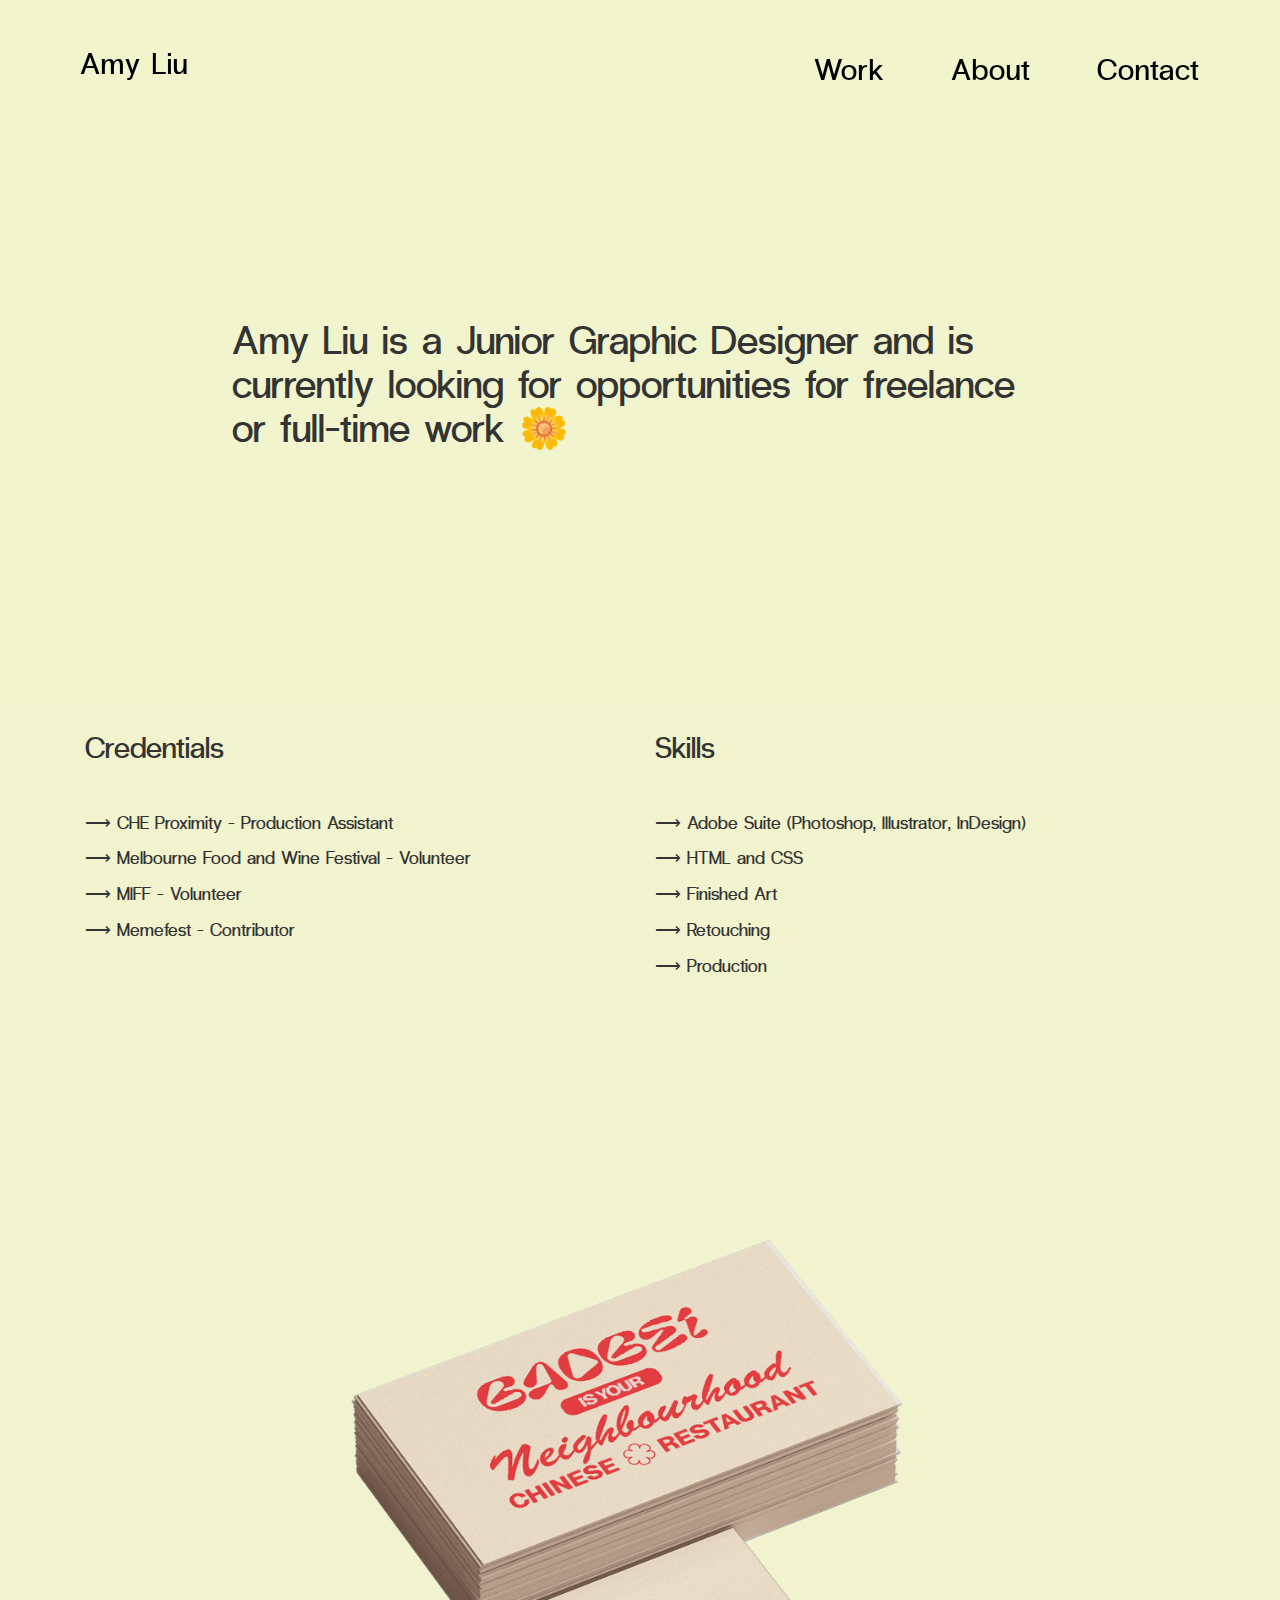
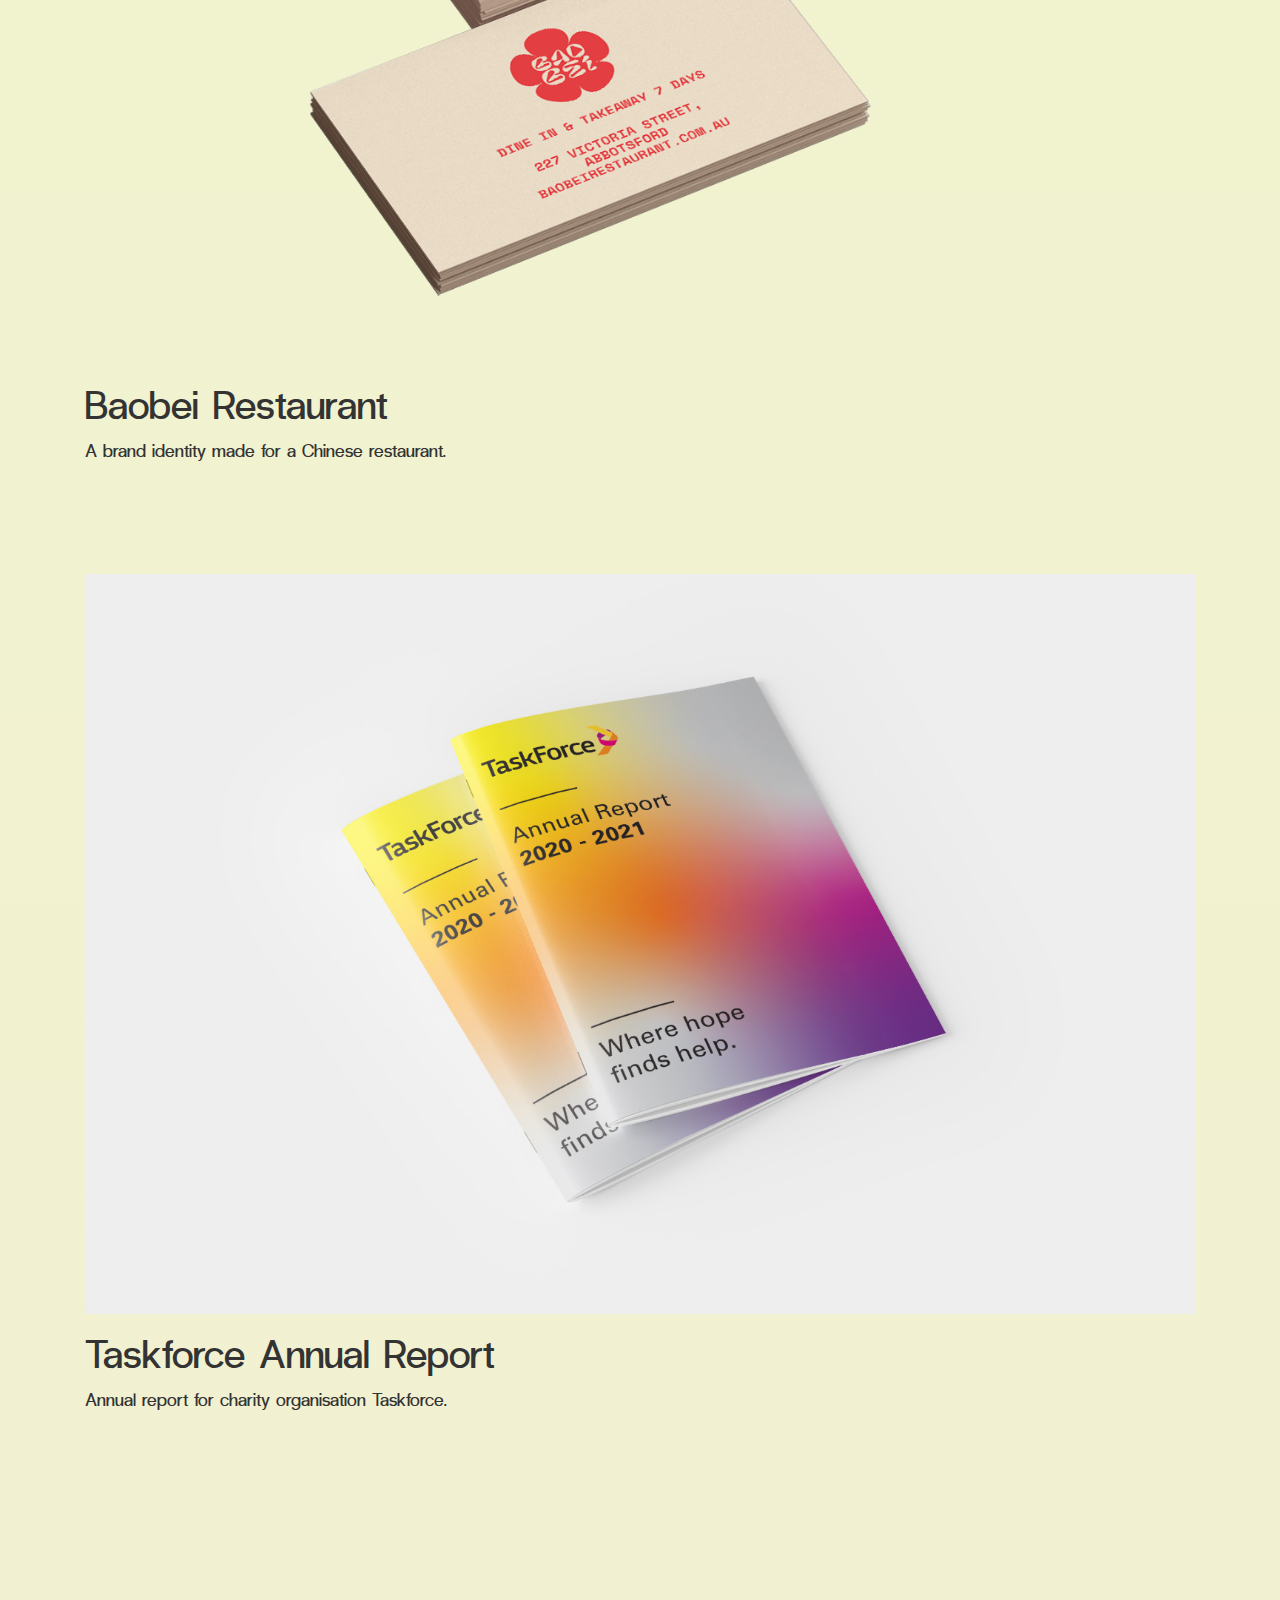
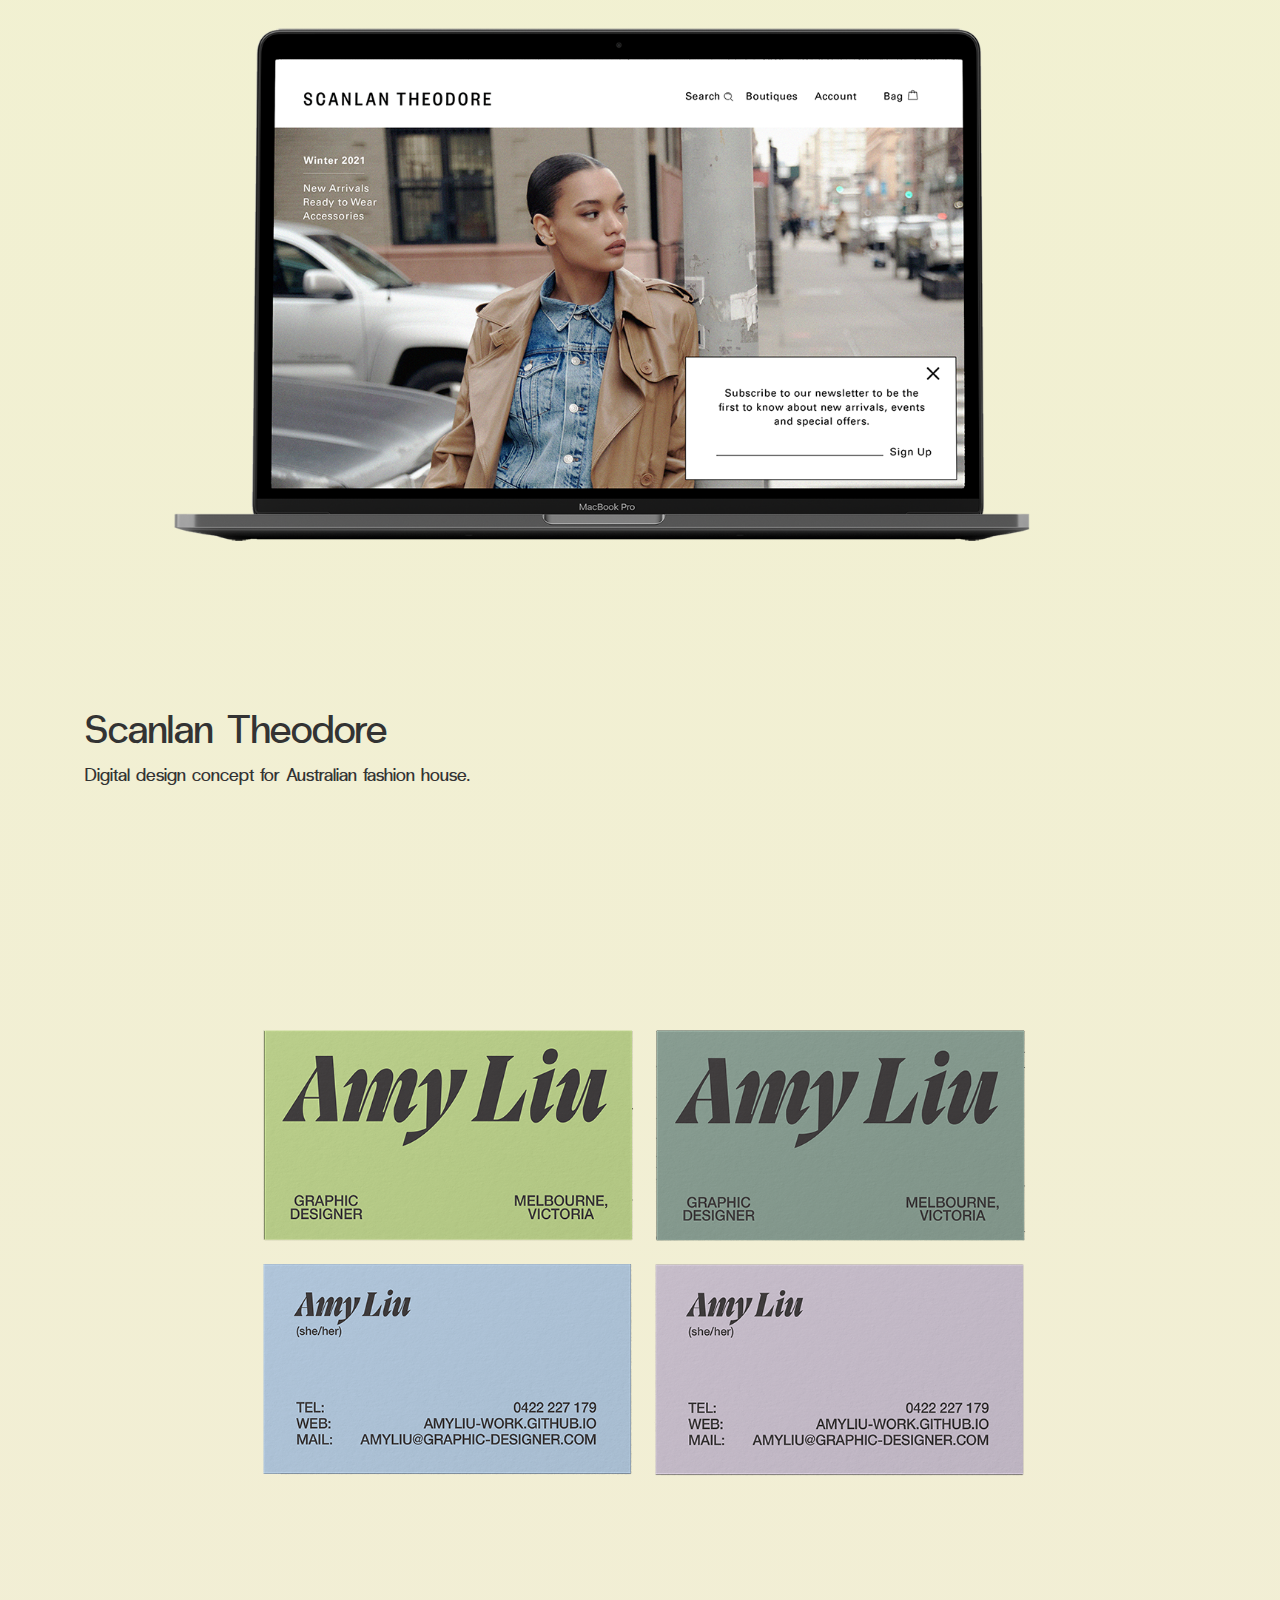
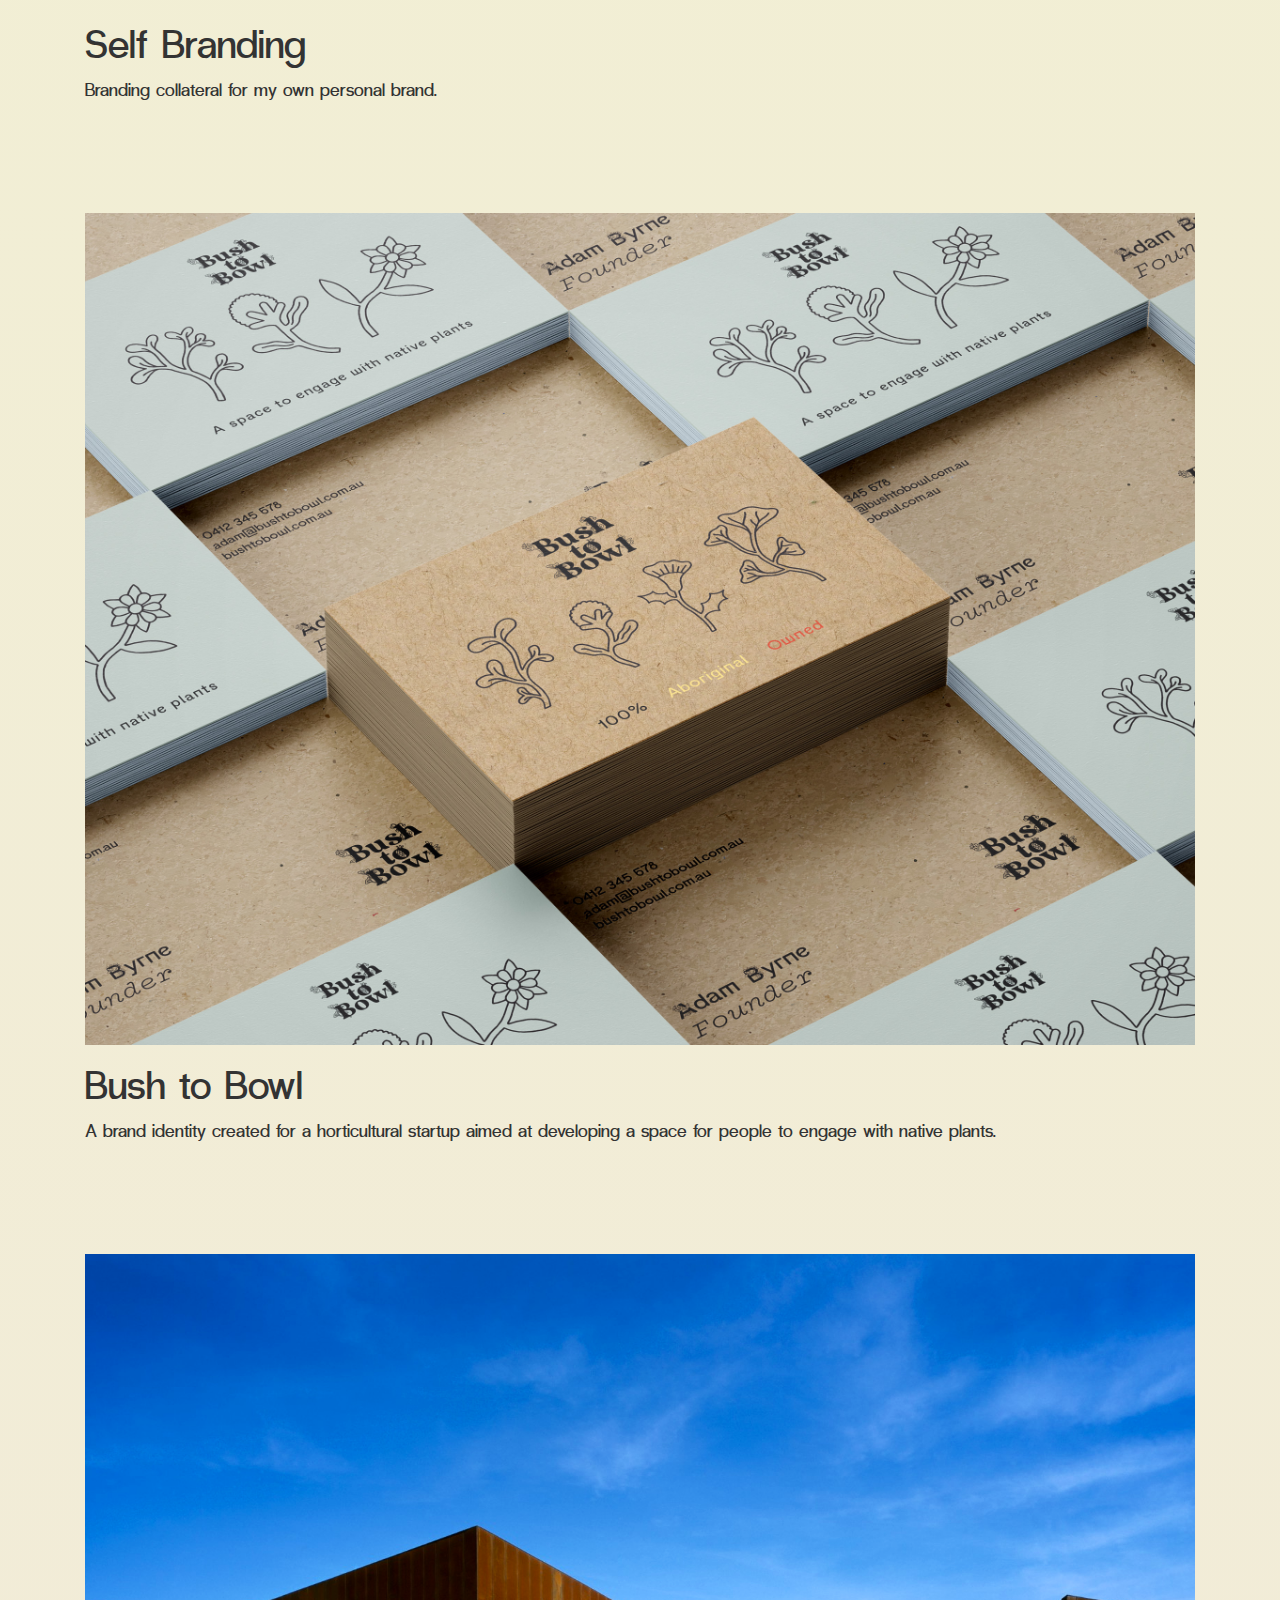
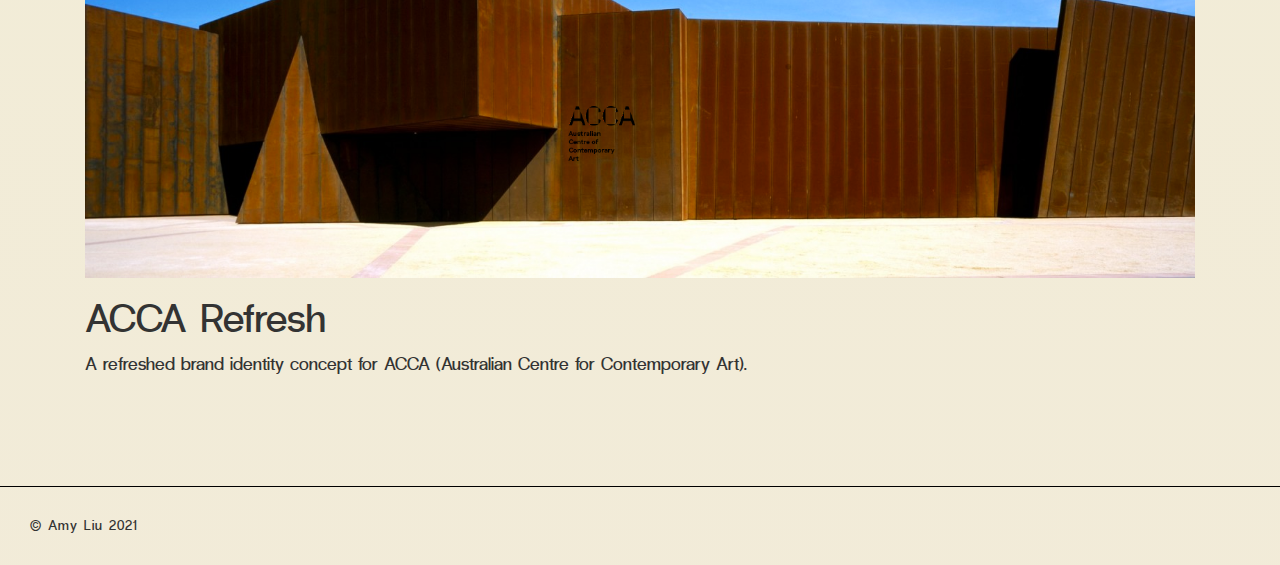
==== index.html @ f3f841eb "taskforce project" ====
<!DOCTYPE html>

<html>
<head>
    <meta charset="utf-8">
    <meta name="viewport" content="width=device-width, initial-scale=1.0">
    <title>Amy Liu — Work</title>
    <meta name="viewport" content="width=device-width, initial-scale=1">
    <link rel="stylesheet" href="https://maxcdn.bootstrapcdn.com/bootstrap/3.4.1/css/bootstrap.min.css">
    <link rel="stylesheet" href="css/styles.css" type="text/css">
    <link rel="stylesheet" href="stylesheet.css" type="text/css" charset="utf-8" />
    <link rel="stylesheet" href="css/bootstrap-grid.css" type="text/css">
    <link rel="preconnect" href="https://fonts.gstatic.com">
      <link rel="icon" href="favicon.ico">
    <link rel="apple-touch-icon" sizes="57x57" href="/apple-icon-57x57.png">
<link rel="apple-touch-icon" sizes="60x60" href="/apple-icon-60x60.png">
<link rel="apple-touch-icon" sizes="72x72" href="/apple-icon-72x72.png">
<link rel="apple-touch-icon" sizes="76x76" href="/apple-icon-76x76.png">
<link rel="apple-touch-icon" sizes="114x114" href="/apple-icon-114x114.png">
<link rel="apple-touch-icon" sizes="120x120" href="/apple-icon-120x120.png">
<link rel="apple-touch-icon" sizes="144x144" href="/apple-icon-144x144.png">
<link rel="apple-touch-icon" sizes="152x152" href="/apple-icon-152x152.png">
<link rel="apple-touch-icon" sizes="180x180" href="/apple-icon-180x180.png">
<link rel="icon" type="image/png" sizes="192x192"  href="/android-icon-192x192.png">
<link rel="icon" type="image/png" sizes="32x32" href="/favicon-32x32.png">
<link rel="icon" type="image/png" sizes="96x96" href="/favicon-96x96.png">
<link rel="icon" type="image/png" sizes="16x16" href="/favicon-16x16.png">
<link rel="manifest" href="/manifest.json">
<meta name="msapplication-TileColor" content="#ffffff">
<meta name="msapplication-TileImage" content="/ms-icon-144x144.png">
<meta name="theme-color" content="#ffffff">
</head>


<body>


  <nav>
  <div class="nav-left">
    <div class="Gradient">
<ul>
      <li><a href="index.html">Amy Liu</a></li>
    </ul>
  </div>
</div>

  <div class="nav-right">
    <ul>
      <li><a href="index.html#work">Work</a></li>
      <li><a href="about.html">About</a></li>
      <li><a href="mailto:amyliu@graphic-designer.com">Contact</a></li>
    </ul>
  </div>
</div>
  </nav>



<header>
  <section class="header">
    <article class="Gradient">
    <div class="container">
      <div class="intro">
        <div class="col-sm">

          <h2>Amy Liu is a Junior Graphic Designer and is currently looking for opportunities for freelance or full-time work 🌼</h2>


              </div>
      </div>
  </div>
</div>
</section>
</header>

<section class="project">
  <div class="container">
  <div class="row">
    <div class="col-sm">
      <h3>Credentials</h3>
      <br>

      <ul class="none">
      <li>⟶ CHE Proximity - Production Assistant</li>
      <li>⟶ Melbourne Food and Wine Festival - Volunteer</li>
      <li>⟶ MIFF - Volunteer</li>
      <li>⟶ Memefest - Contributor</li>
      </ul>
    </div>


<div class="col-sm">
      <h3>Skills</h3><br>
      <ul class="none">
      <li>⟶ Adobe Suite (Photoshop, Illustrator, InDesign)</li>
      <li>⟶ HTML and CSS</li>
      <li>⟶ Finished Art</li>
      <li>⟶ Retouching</li>
      <li>⟶ Production</li>
      </ul>
  </div>
</div>
</div>
</section>

<!-- Projects -->
<div class="gradient">
<section class="project" id="work">

  <!-- BaoBei -->

<section class="project">
  <div class="container">
  <div class="row">
  <!-- left column -->
  <div class="col-sm">

      <figure>
      <a href="baobei.html"><img src="projects/BB_BusinessCards_Mockup.png" alt="Amy Liu Self Branding"></a>
      </figure>

      <h2>Baobei Restaurant</h2>
      <p>A brand identity made for a Chinese restaurant.</p>
  </div>
</section>

<p><p>

  <!-- Taskforce -->

<section class="project">
  <div class="container">
  <div class="row">
  <!-- left column -->
  <div class="col-sm">

      <figure>
      <a href="taskforce.html"><img src="projects/Taskforce_1.jpg" alt="Taskforce Annual Report"></a>
      </figure>

      <h2>Taskforce Annual Report</h2>
      <p>Annual report for charity organisation Taskforce.</p>
  </div>
</section>

<p><p>

<!-- Scanlan Theodore -->

<section class="project">
  <div class="container">
  <div class="row">
    <!-- left column -->
  <div class="col-sm">
    <figure>
    <a href="scanlan-theodore.html"><img src="projects/ScanlanTheodore_Homepage.png" alt="Scanlan Theodore"></a>
    </figure>
    <h2>Scanlan Theodore</h2>
      <p>Digital design concept for Australian fashion house.</p>
  </div>
</section>

<p><p>


<!-- BaoBei -->

<section class="project">
  <div class="container">
  <div class="row">
  <div class="col-sm">

    <figure>
    <a href="self-branding.html"><img src="projects/AmyLiu_BusinessCard_Mockup_Green_Blue.png" alt="Amy Liu Self Branding"></a>
    </figure>

    <h2>Self Branding</h2>
    <p>Branding collateral for my own personal brand.</p>

  </div>
</section>

<!-- Bush to Bowl -->

  <div class="container">
  <div class="row">
    <!-- left column -->
  <div class="col-sm">

  <figure>
  <a href="bush-to-bowl.html"><img src="projects/BTB_BusinessCards.jpg" alt="Bush to Bowl"></a>
  </figure>
    <h2>Bush to Bowl</h2>
      <p>A brand identity created for a horticultural startup aimed at developing a space for people to engage with native plants.
  </div>

    </div>
    </div>
  </div>
</section>

<p><p>

<!-- ACCA Rebrand -->

<section class="project">
  <div class="container">
  <div class="row">
    <!-- left column -->
  <div class="col-sm">

      <figure>
      <a href="acca-refresh.html"><img src="projects/ACCA_Signage.png" alt="ACCA"></a>
      </figure>
      <h2>ACCA Refresh</h2>
        <p>A refreshed brand identity concept for ACCA (Australian Centre for Contemporary Art).</p>
  </div>
</section>


  </div>
  </div>
  </div>
  </div>
  </div>
</div>
</section>




<footer>
<div class="nav-left">
    <ul>
    <li>© Amy Liu 2021</li>
    </ul>
</div>

<div class="nav-right">

</div>
</footer>


</body>
</html>
---- css/styles.css ----
/*! Generated by Font Squirrel (https://www.fontsquirrel.com) on May 28, 2021 */



@font-face {
  font-family: 'radio_groteskbold';
  src: url('radiogrotesk-bold-webfont.woff2') format('woff2'),
       url('radiogrotesk-bold-webfont.woff') format('woff');
    font-weight: normal;
    font-style: normal;

}

@font-face {
    font-family: 'radio_groteskbold';
    src: url('radiogrotesk-bold-webfont.woff2') format('woff2'),
         url('radiogrotesk-bold-webfont.woff') format('woff');
    font-weight: normal;
    font-style: normal;

}

@font-face {
    font-family: 'radio_groteskregular';
    src: url('radiogrotesk-regular-webfont.woff2') format('woff2'),
         url('radiogrotesk-regular-webfont.woff') format('woff');
    font-weight: normal;
    font-style: normal;

}

body {
  font-family: "radio_groteskregular", sans-serif;
  font-size: 18px;
  letter-spacing: 0px;
  background: linear-gradient(0deg, #d6eadd, #e6ddec, #f3dbed, #f1f5cc);
  background-size: 800% 800%;

  -webkit-animation: gradient 14s ease infinite;
  -moz-animation: gradient 14s ease infinite;
  animation: gradient 14s ease infinite;
}

body, ul, header, nav {
  margin: 0px;
  padding: 0px;
  font-size: 18px;
}

@-webkit-keyframes gradient {
    0%{background-position:50% 0%}
    50%{background-position:51% 100%}
    100%{background-position:50% 0%}
}
@-moz-keyframes gradient {
    0%{background-position:50% 0%}
    50%{background-position:51% 100%}
    100%{background-position:50% 0%}
}
@keyframes gradient {
    0%{background-position:50% 0%}
    50%{background-position:51% 100%}
    100%{background-position:50% 0%}
}


h1, h2 {
  font-family: "radio_groteskregular", sans-serif;
font-size: 40px;
padding: 0px 0px 0px 0px;
letter-spacing: 0px;
}

h3 {
  font-family: "radio_groteskregular", sans-serif;
font-size: 30px;
padding: 0px 0px 0px 0px;
text-transform: none;
letter-spacing: 0px;
}


img {
  max-width: 100%;
  cursor: crosshair;
}

nav {
    background-color: linear-gradient(0deg, #d6eadd, #e6ddec, #f3dbed, #f1f5cc);
    background-size: 800% 800%;

    -webkit-animation: gradient 14s ease infinite;
    -moz-animation: gradient 14s ease infinite;
    animation: gradient 14s ease infinite;
    position: fixed;
    z-index: 1;
    width: 100%;
    padding: 0px 0px;
    font-family: "radio_groteskregular", sans-serif;
    font-weight: normal;
    font-size: 30px;
}

nav li a {
  text-decoration: none;
  font-size: 16px;
  cursor: crosshair;
  text-transform: none;
  font-family: "radio_groteskregular", sans-serif;
  font-weight: normal;
  font-size: 30px;
}

nav li a:hover {
  text-decoration: underline;
}

nav ul li {
  display: inline-block;
  margin: 0 30px; /*0 refers to top and bottom, 15 pixels to left and right*/
  padding: 0px;
  letter-spacing: 1px;
  font-size: 25px;
  font-family: "radio_groteskregular", sans-serif;
}

nav ul {
  margin: 0 auto;
  padding: 50px;
}

.nav-left {
    float: left;
    font-family: "radio_groteskregular", sans-serif;
    line-height: 100%;
}

.nav-right ul {
    float: right;
    font-family: "radio_groteskregular", sans-serif;
  }

a {
  color: black;
  text-decoration: none;
  margin-left: 0px;
}

a:hover {
  text-decoration: underline;
  color: black;
  text-underline-offset: 1px;
}

img {
    opacity: 1.0;
    filter: alpha(opacity=100);
}

img:hover {
    opacity: 0.4;
    filter: alpha(opacity=40);
}

header {
  top: 300px;
  position: relative;
  padding-right: 10px;
  padding-left: 10px;
  margin-right: 15%;
  margin-left: 15%;
  margin-bottom: 550px;
  z-index: 550px;
  background-color: inherit;
}



.intro {
  font-family: "radio_groteskregular", sans-serif;
  font-size: 25px;
  font-weight: 500;
  letter-spacing: 0.25px;
  line-height: 160%;.
}

strong {
  font-family: "radio_groteskregular", sans-serif;
  font-size: 40px;
  padding: 5px;
  border-bottom: 1px solid black;
  background: lime;
}

ul li {
  list-style: none;
  margin: 10px 0px;
  font-family: "radio_groteskregular", sans-serif;

}

p {
  line-height: 135%;
}

li.empty {
  width: 90px;
  border-top: 1px solid black;
  top: -10px;
  position: relative;
}

.button {
  border: 1px solid black;
  text-decoration: none;
  color: black;
  background-color: #ffffff;
  padding: 15px 20px;
  margin-top: 15px;
  display: inline-block;
  transition: background 0.5s ease-in-out; color ease-in-out;
}

.button:hover {
  background: lime;
  color: black;
  border: 1px solid black;
  text-decoration: none;
}

.project {
  margin: 100px 0px;
  padding: 0px;
  outline-color: black;
  outline-width: 1px;
  transition: 1.5s ease;
  overflow: hidden;
}

.project .button {
  font-family: "radio_groteskregular", sans-serif;
  margin-top: 10px;
  padding: 14px 40px;
  border: 1px solid black;
  border-radius: 25px;
  background-color: #ffffff;
}

/*refers to the collapsible button*/
.collapsible {
  font-family: "radio_groteskregular", sans-serif;
          font-weight: bold;
          text-transform: none;
          padding: 5px 220px;
          color: black;
          font-size: 18px;
          border-radius: 25px;
          font-weight: 500;
          border: 1.5px solid black;

        }


        .collapsible:hover {
            background: #000000;
            color: #ffffff;
            text-decoration: none;
        }

          .content {
            padding: 0 18px;
            display: none;
            overflow: hidden;
}



.container-body {
  display: flex;
  flex-direction: row;
}

.container {
  width: 100%;
  padding-right: 15px;
  padding-left: 15px;
  margin-right: auto;
  margin-left: auto;
}

.row {
  display: -webkit-box;
  display: -ms-flexbox;
  display: flex;
  -ms-flex-wrap: wrap;
  flex-wrap: wrap;
  margin-right: -15px;
  margin-left: -15px;
}


}
.control ul {
  list-style: none;
  display: flex;
  position: absolute;
  bottom: 0;
  left: 50%;
  margin: 0;
  padding: 0;
  transform: translate(-50%);
}

.control ul li {
  width: 10px;
  height: 10px;
  border-radius: 50px;
  margin: 10px;
}

.control ul li.selected {
  background: transparent;
}

footer {
  width: 100%;
  border-top: 1px solid black;
  z-index: 1;
}

footer ul li {
  display: inline-block;
  margin: 30px 30px; /*0 refers to top and bottom, 15 pixels to left and right*/
  padding: 0;
  letter-spacing: 1px;
  font-size: 14px;
}

footer h2 {
  font-size: 20px;
  margin-top: 30px;
  margin-bottom: 30px;
}

figcaption {
  font-size: 12px;
  margin-top: 10px;
}
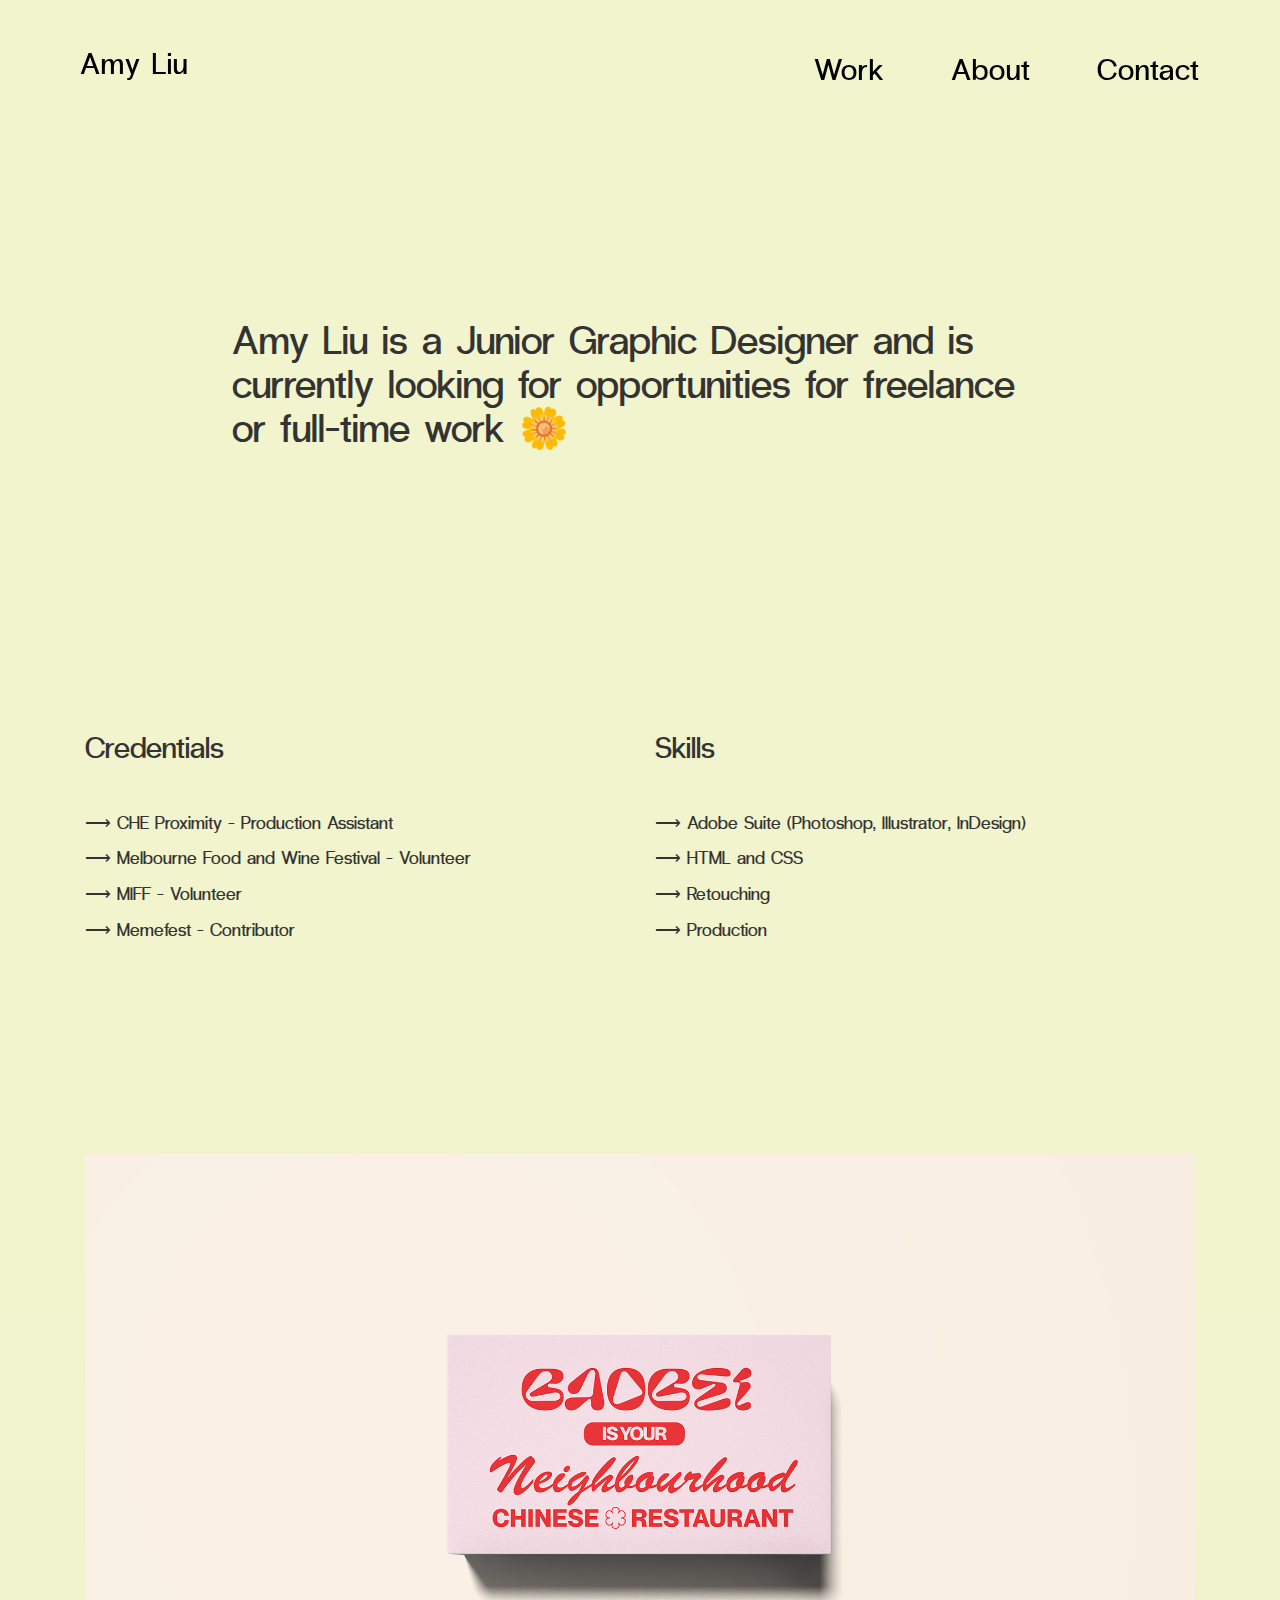
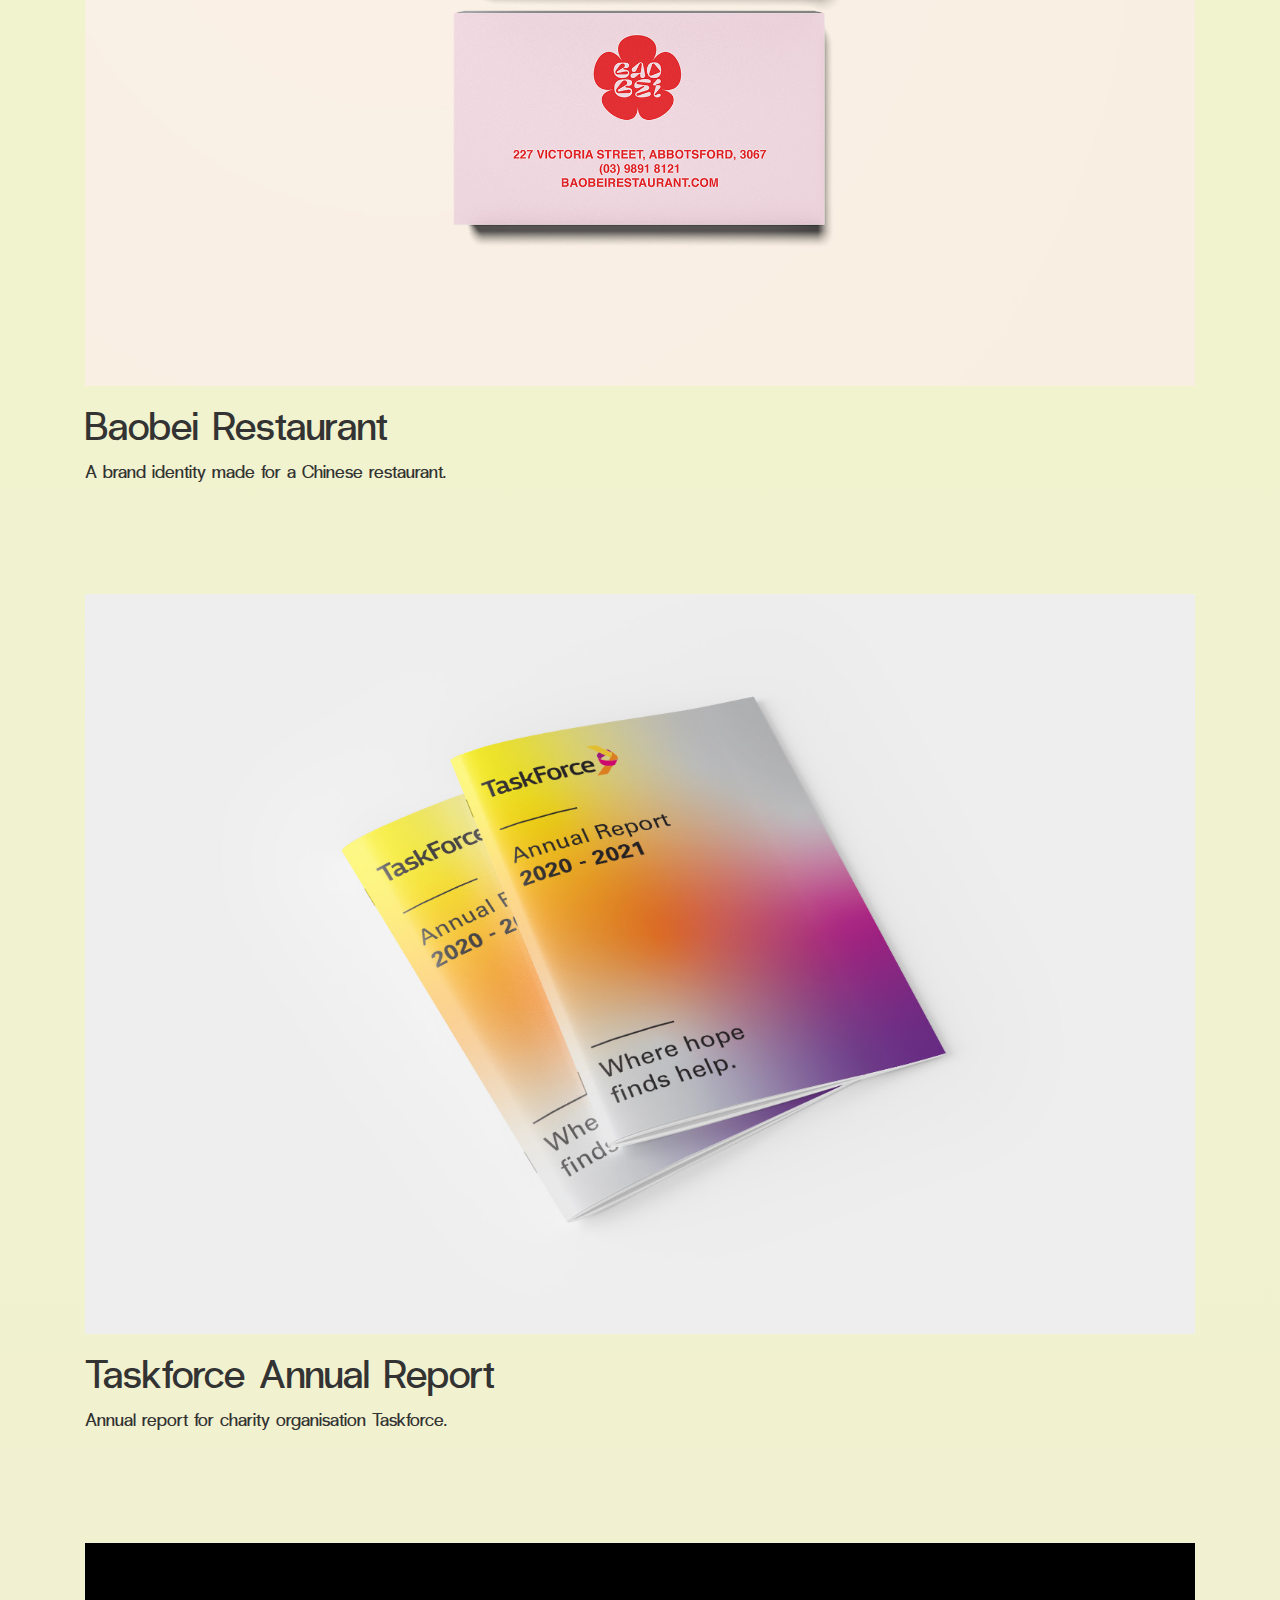
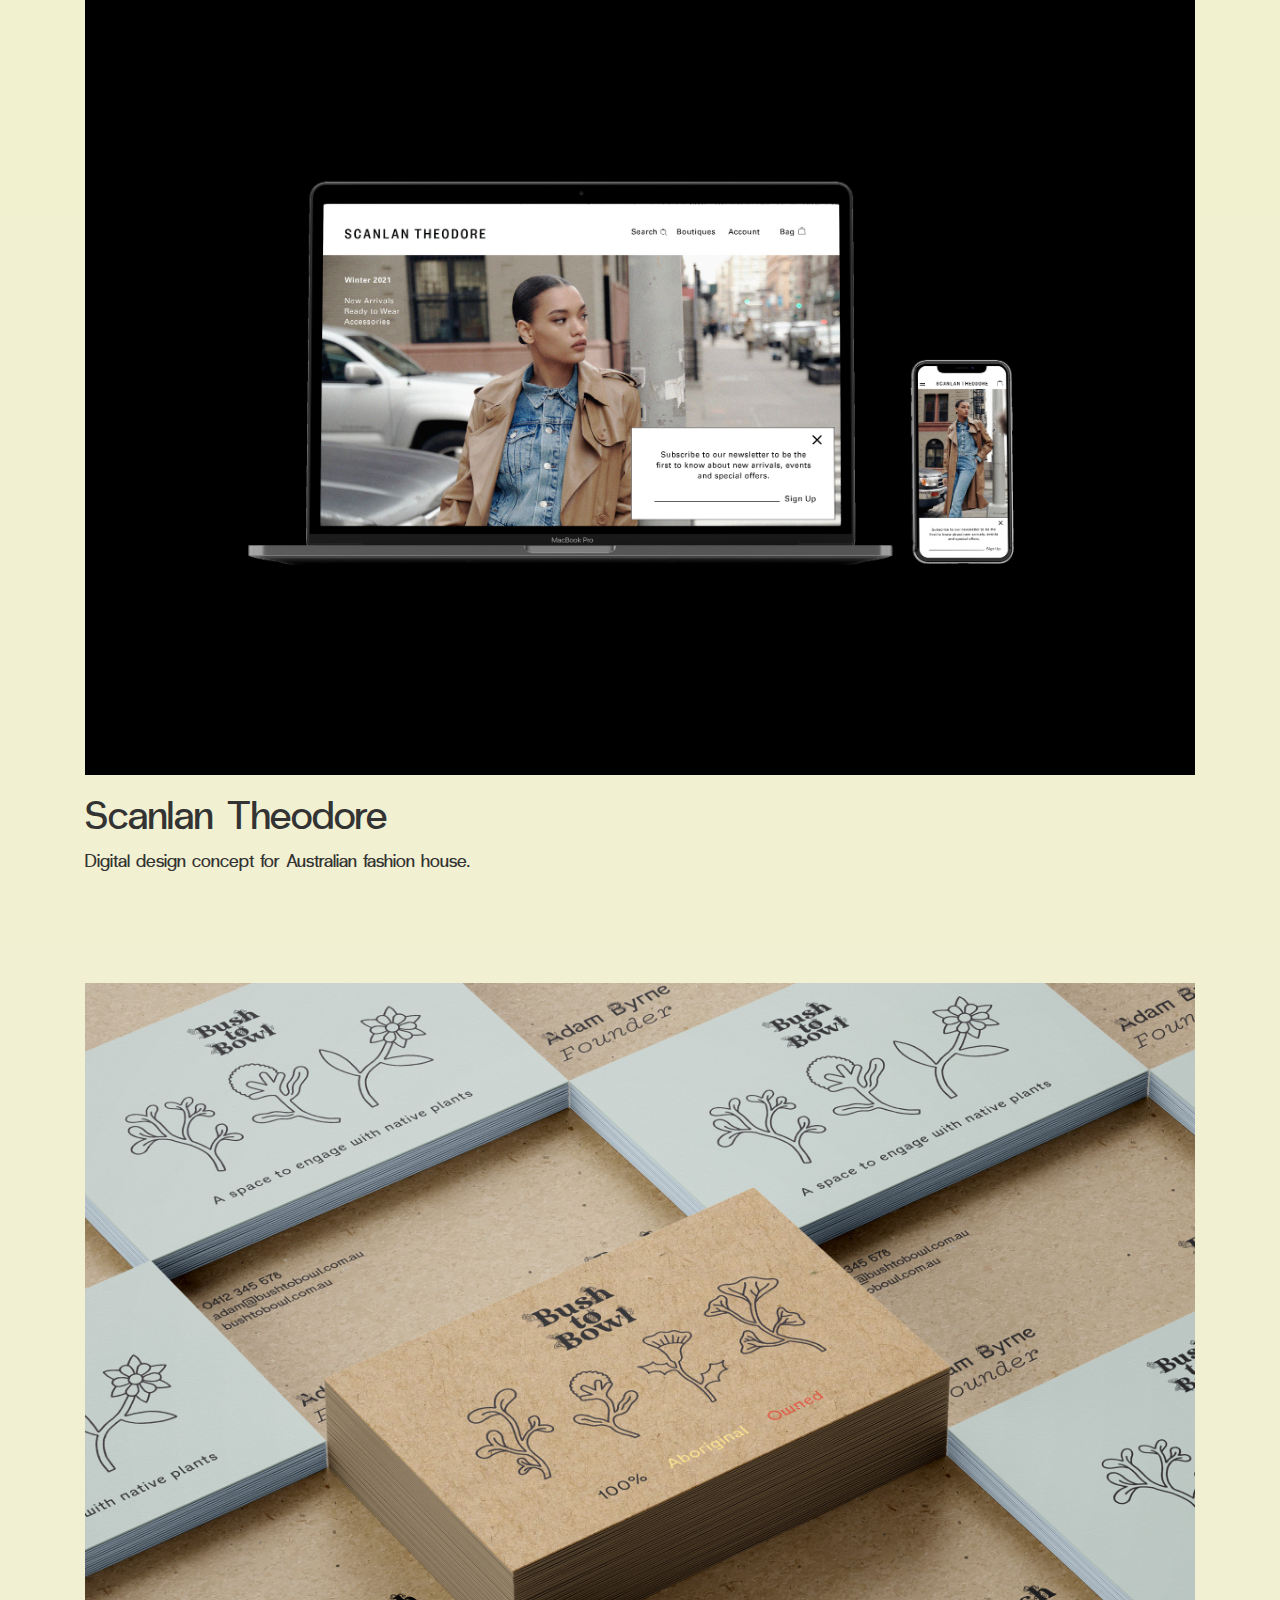
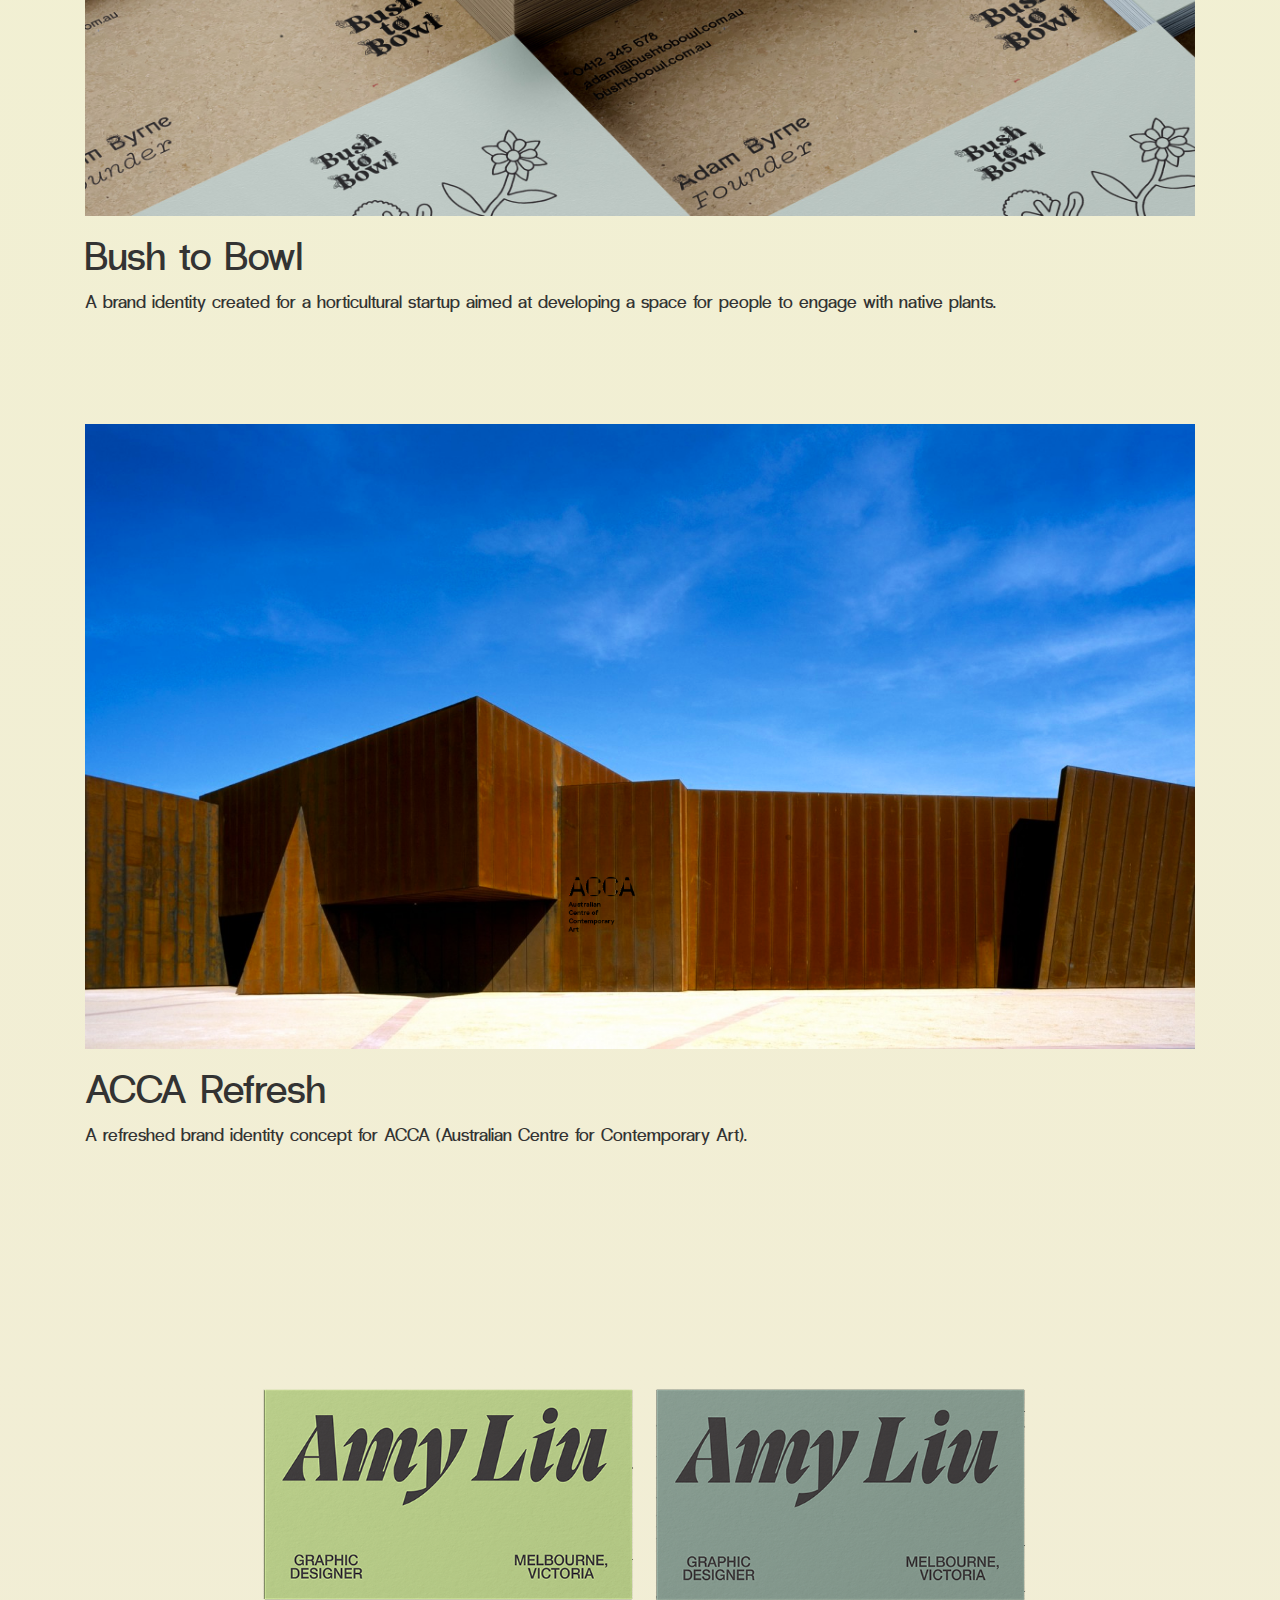
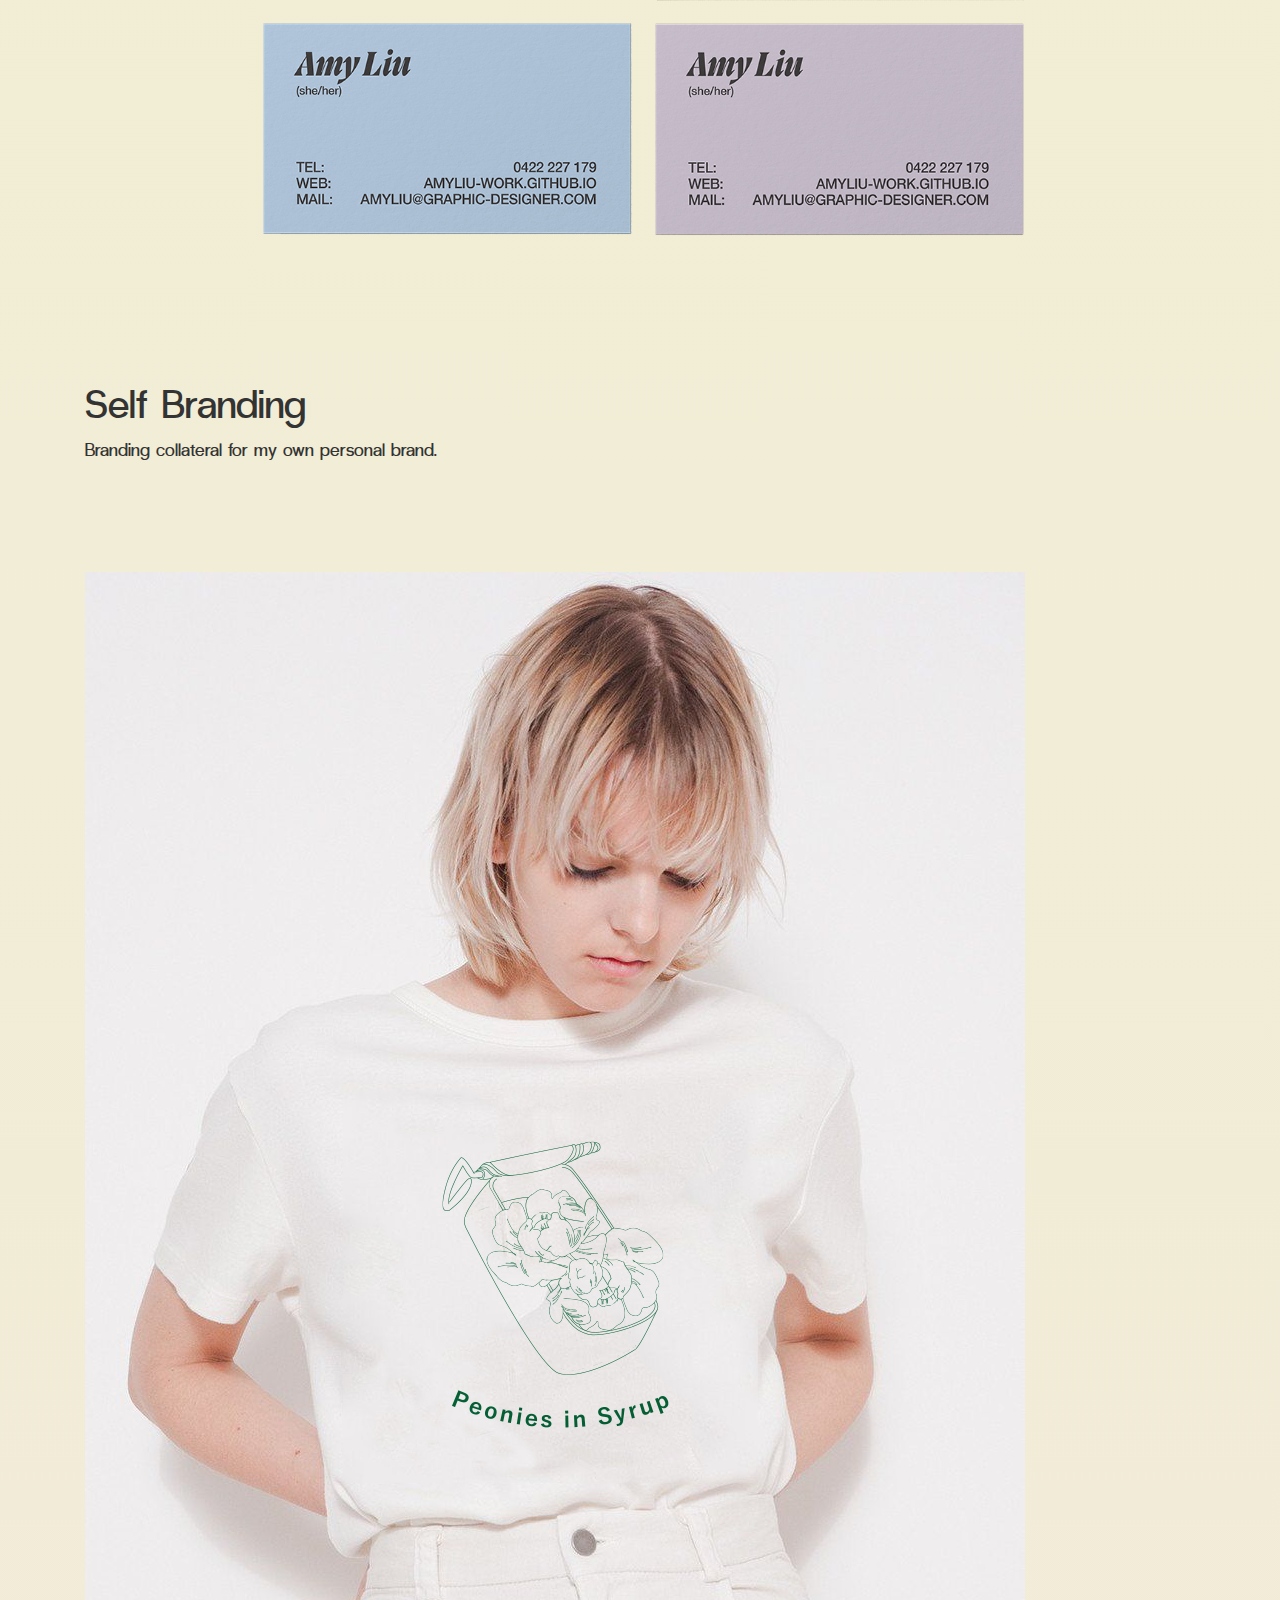
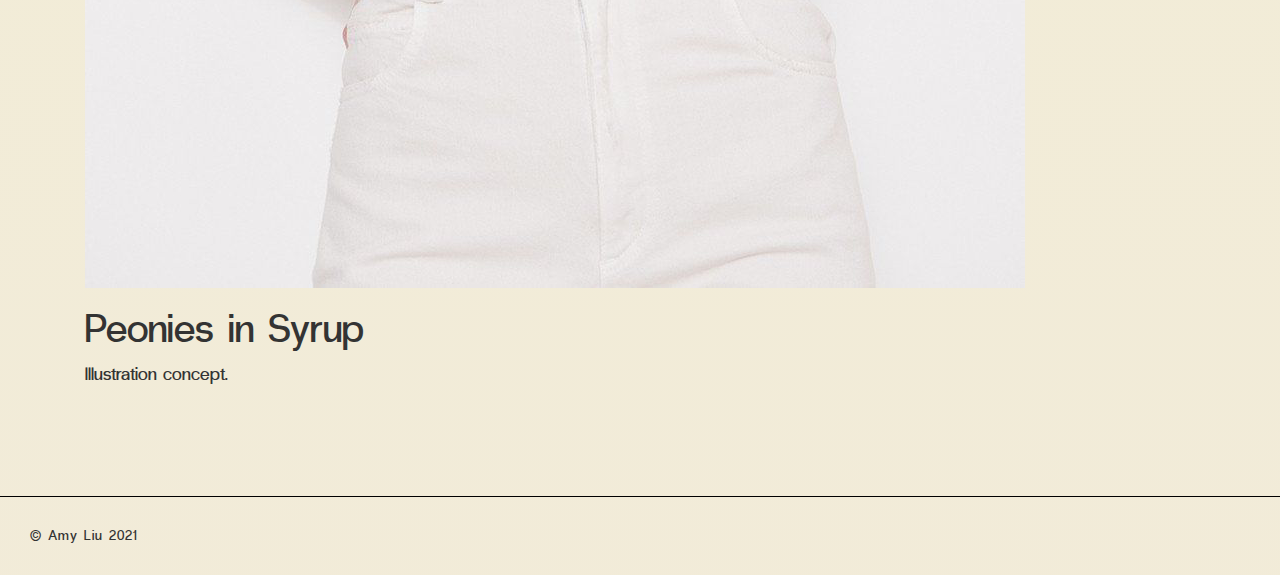
==== commit a42c56f3: "updates to portfolio" ====
--- a/index.html
+++ b/index.html
@@ -94,7 +94,6 @@
       <ul class="none">
       <li>⟶ Adobe Suite (Photoshop, Illustrator, InDesign)</li>
       <li>⟶ HTML and CSS</li>
-      <li>⟶ Finished Art</li>
       <li>⟶ Retouching</li>
       <li>⟶ Production</li>
       </ul>
@@ -116,7 +115,7 @@
   <div class="col-sm">
 
       <figure>
-      <a href="baobei.html"><img src="projects/BB_BusinessCards_Mockup.png" alt="Amy Liu Self Branding"></a>
+      <a href="baobei.html"><img src="projects/BB_Business_Card.jpg" alt="Amy Liu Self Branding"></a>
       </figure>
 
       <h2>Baobei Restaurant</h2>
@@ -153,7 +152,7 @@
     <!-- left column -->
   <div class="col-sm">
     <figure>
-    <a href="scanlan-theodore.html"><img src="projects/ScanlanTheodore_Homepage.png" alt="Scanlan Theodore"></a>
+    <a href="scanlan-theodore.html"><img src="projects/ScanlanTheodore_Homepage.jpg" alt="Scanlan Theodore"></a>
     </figure>
     <h2>Scanlan Theodore</h2>
       <p>Digital design concept for Australian fashion house.</p>
@@ -162,23 +161,6 @@
 
 <p><p>
 
-
-<!-- BaoBei -->
-
-<section class="project">
-  <div class="container">
-  <div class="row">
-  <div class="col-sm">
-
-    <figure>
-    <a href="self-branding.html"><img src="projects/AmyLiu_BusinessCard_Mockup_Green_Blue.png" alt="Amy Liu Self Branding"></a>
-    </figure>
-
-    <h2>Self Branding</h2>
-    <p>Branding collateral for my own personal brand.</p>
-
-  </div>
-</section>
 
 <!-- Bush to Bowl -->
 
@@ -226,8 +208,39 @@
 </div>
 </section>
 
-
-
+<!-- Self Branding -->
+
+<section class="project">
+  <div class="container">
+  <div class="row">
+  <div class="col-sm">
+
+    <figure>
+    <a href="self-branding.html"><img src="projects/AmyLiu_BusinessCard_Mockup_Green_Blue.png" alt="Amy Liu Self Branding"></a>
+    </figure>
+
+    <h2>Self Branding</h2>
+    <p>Branding collateral for my own personal brand.</p>
+
+  </div>
+</section>
+
+<!-- Peonies in Syrup-->
+
+<section class="project">
+  <div class="container">
+  <div class="row">
+  <div class="col-sm">
+
+    <figure>
+<img src="projects/PeoniesinSyrupT.png" alt="Peonies"></a>
+    </figure>
+
+    <h2>Peonies in Syrup</h2>
+    <p>Illustration concept.</p>
+
+  </div>
+</section>
 
 <footer>
 <div class="nav-left">
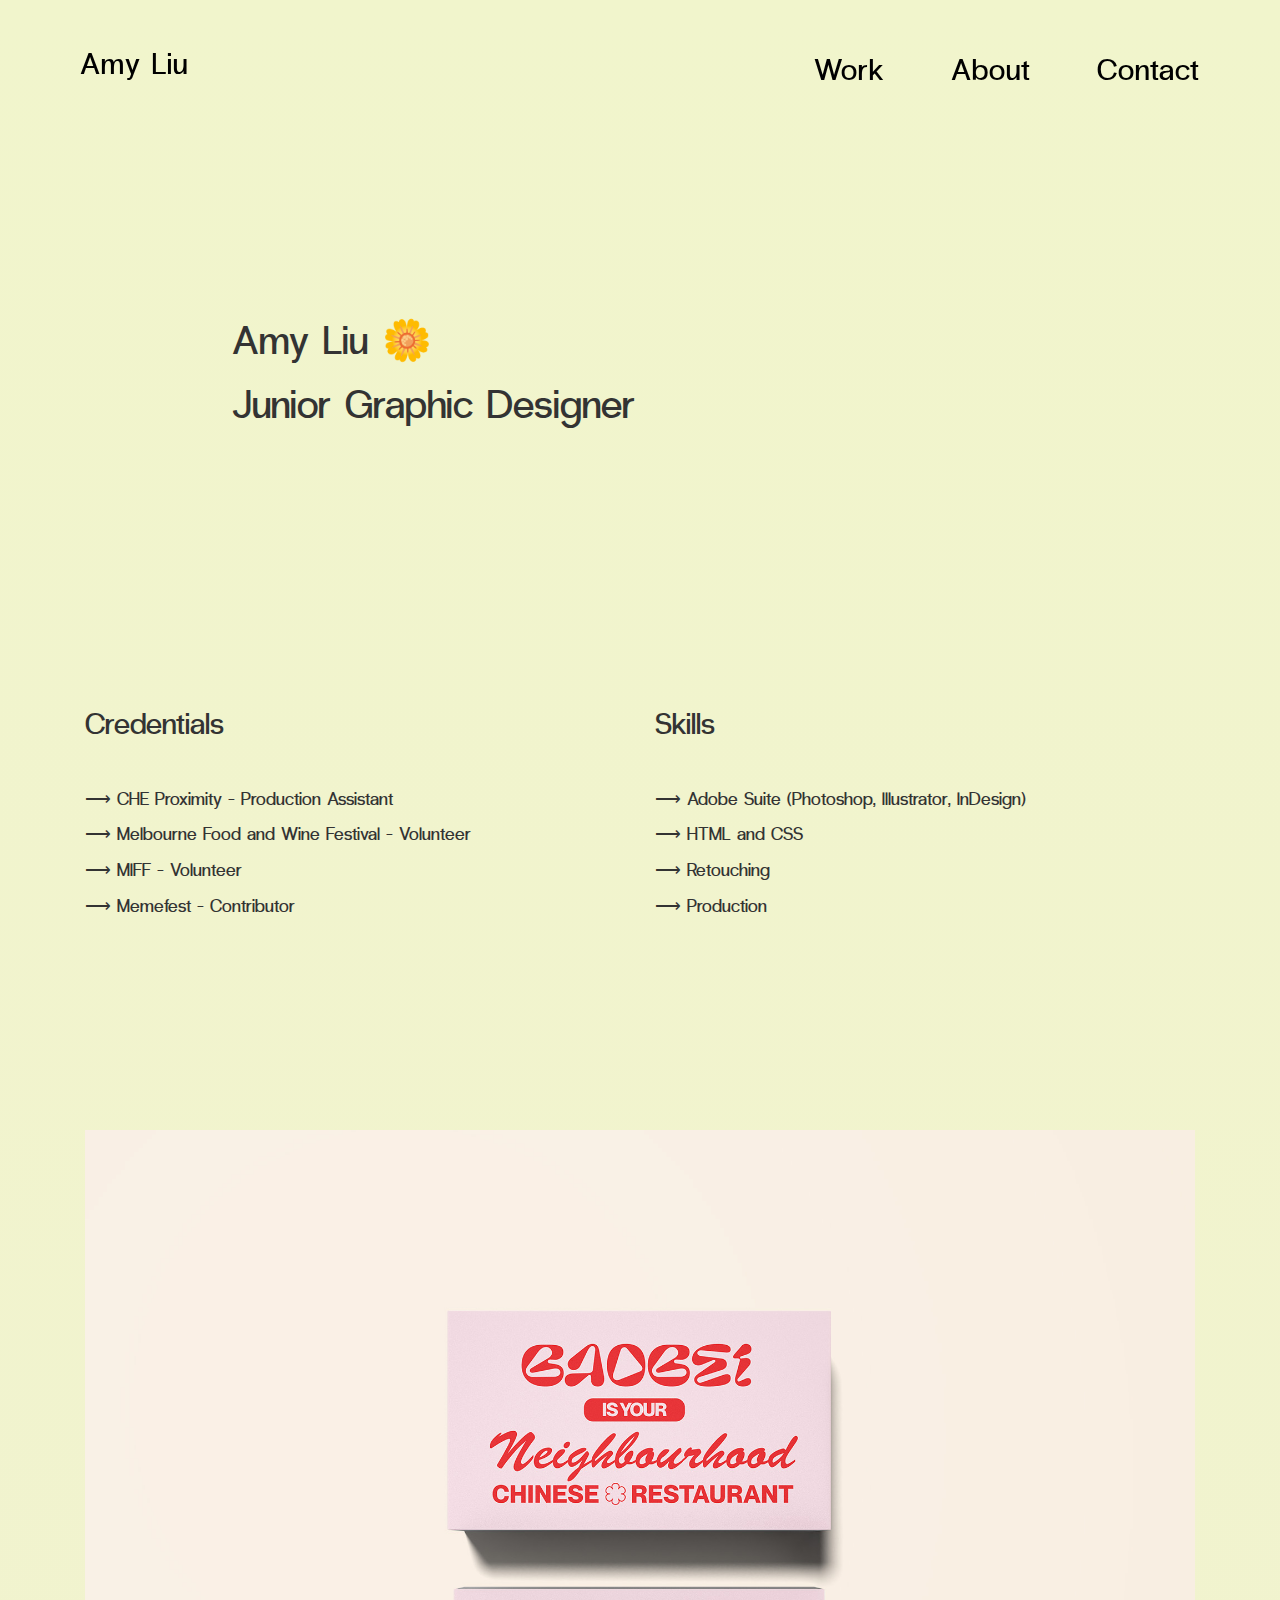
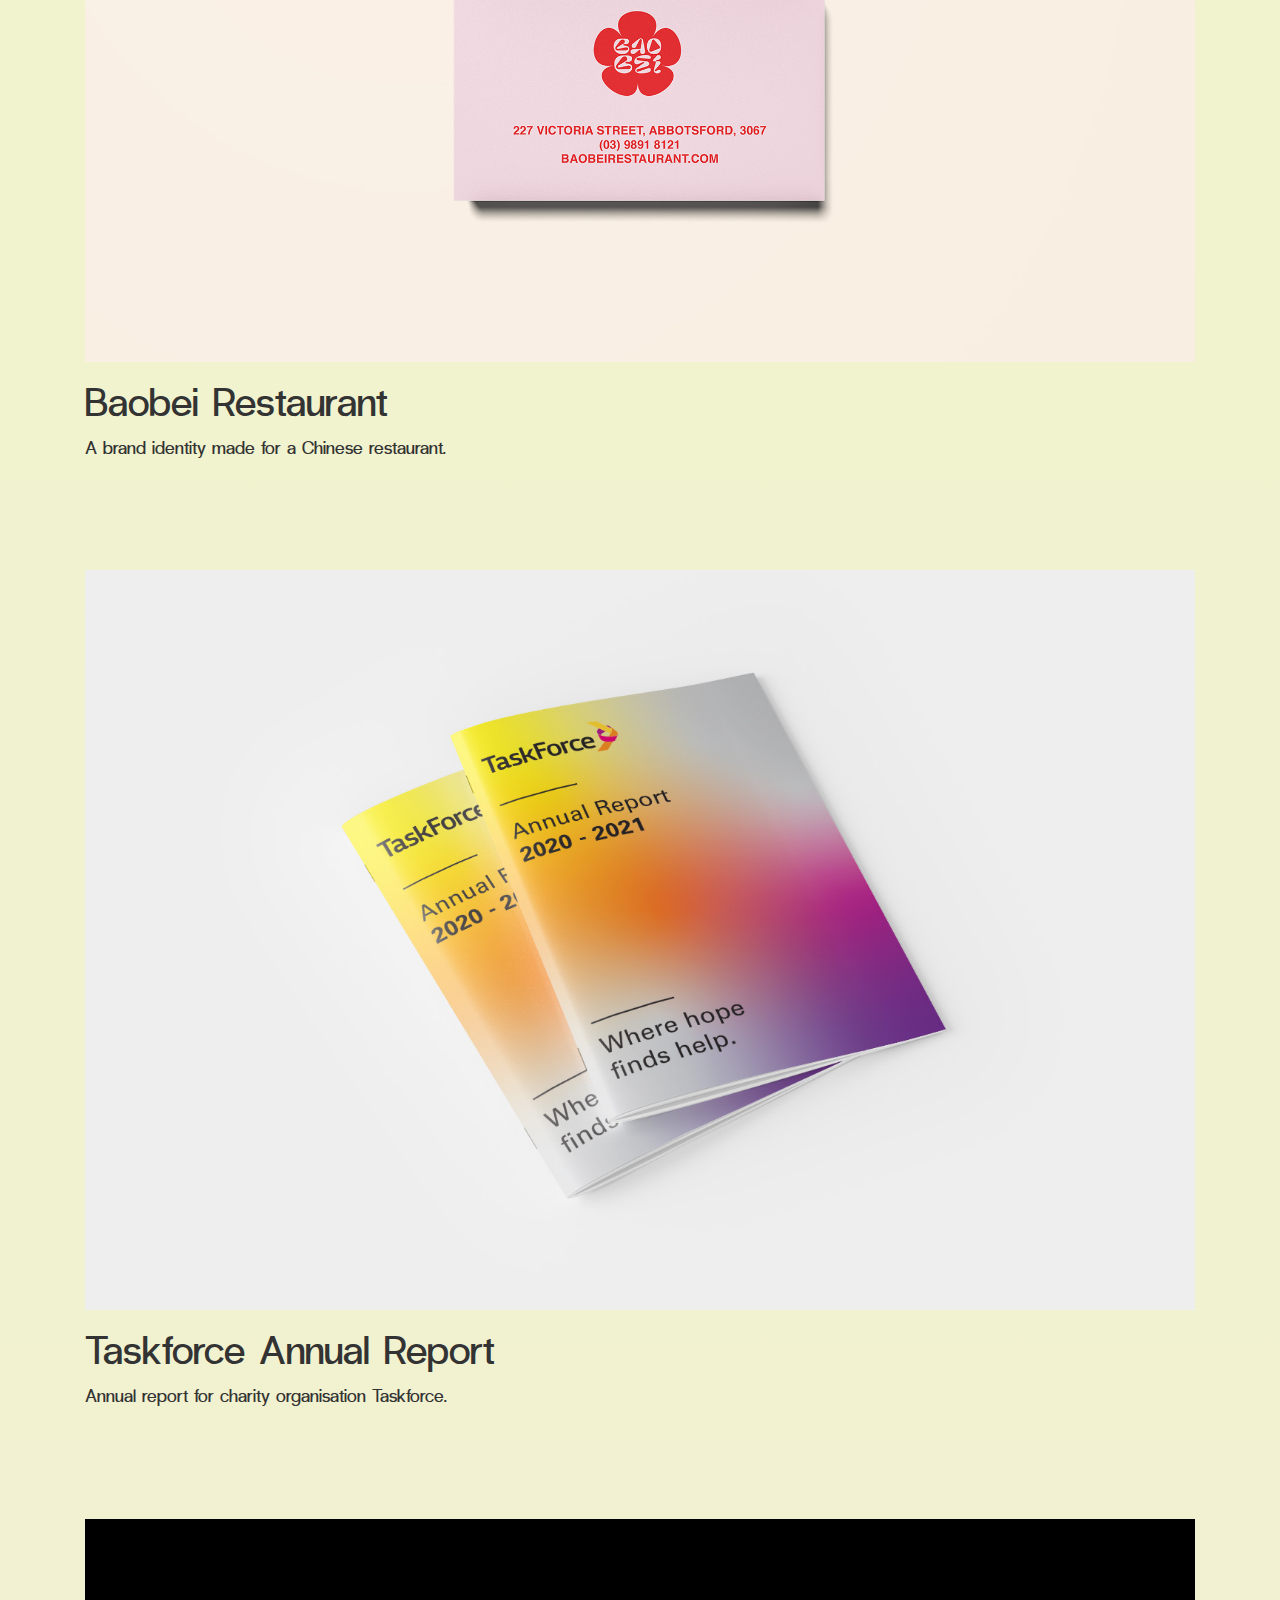
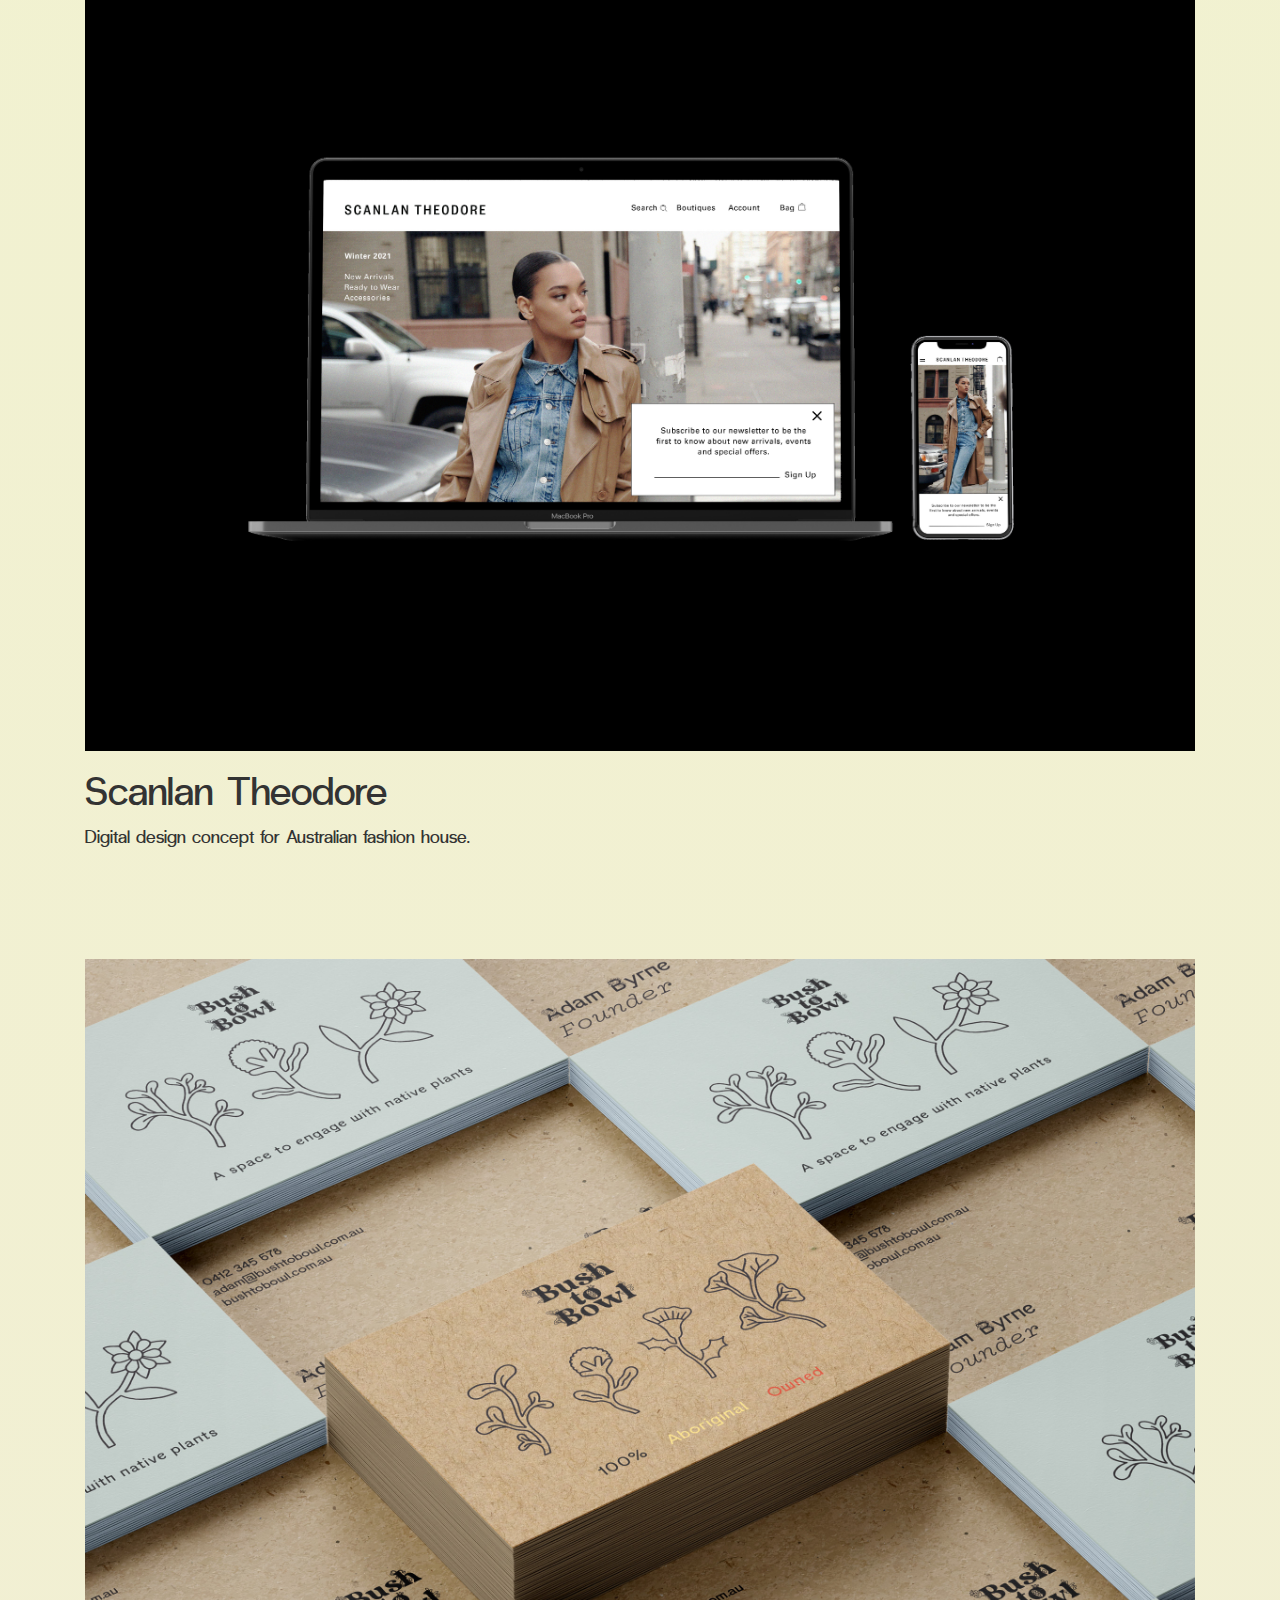
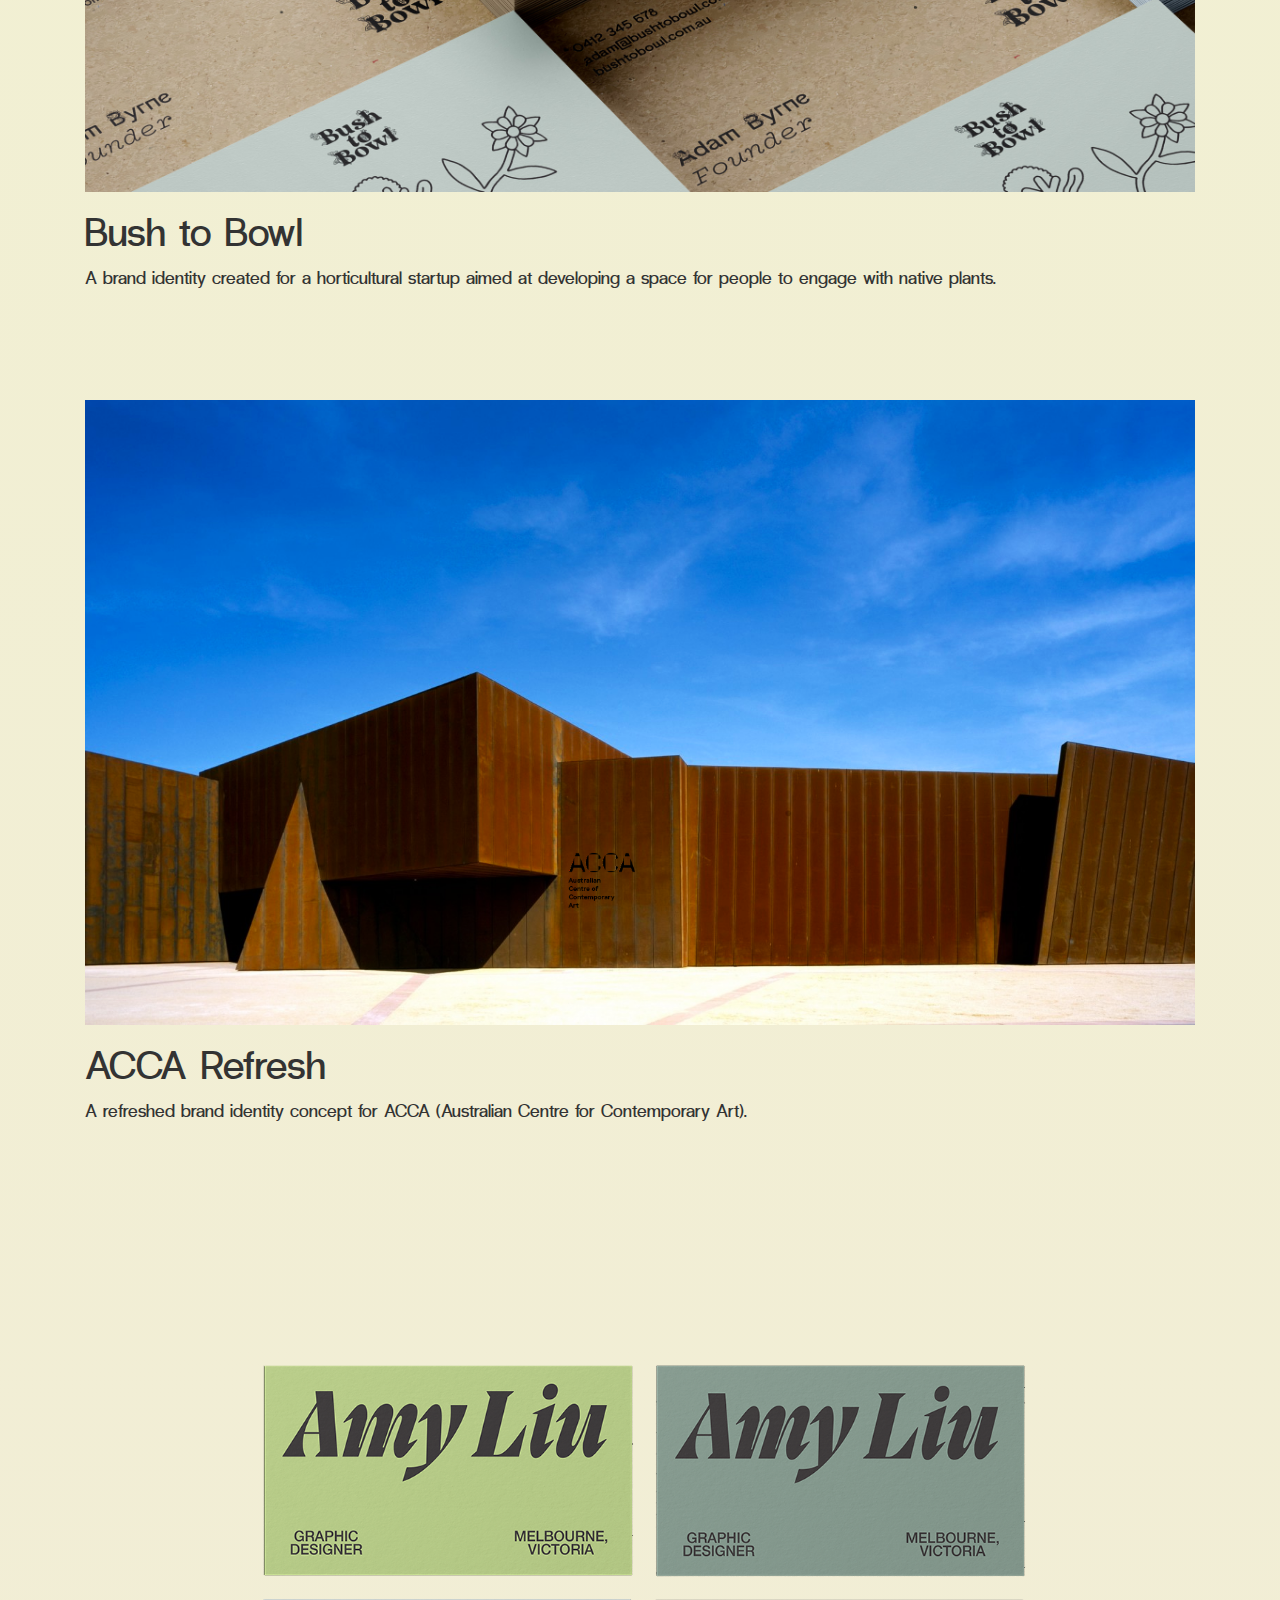
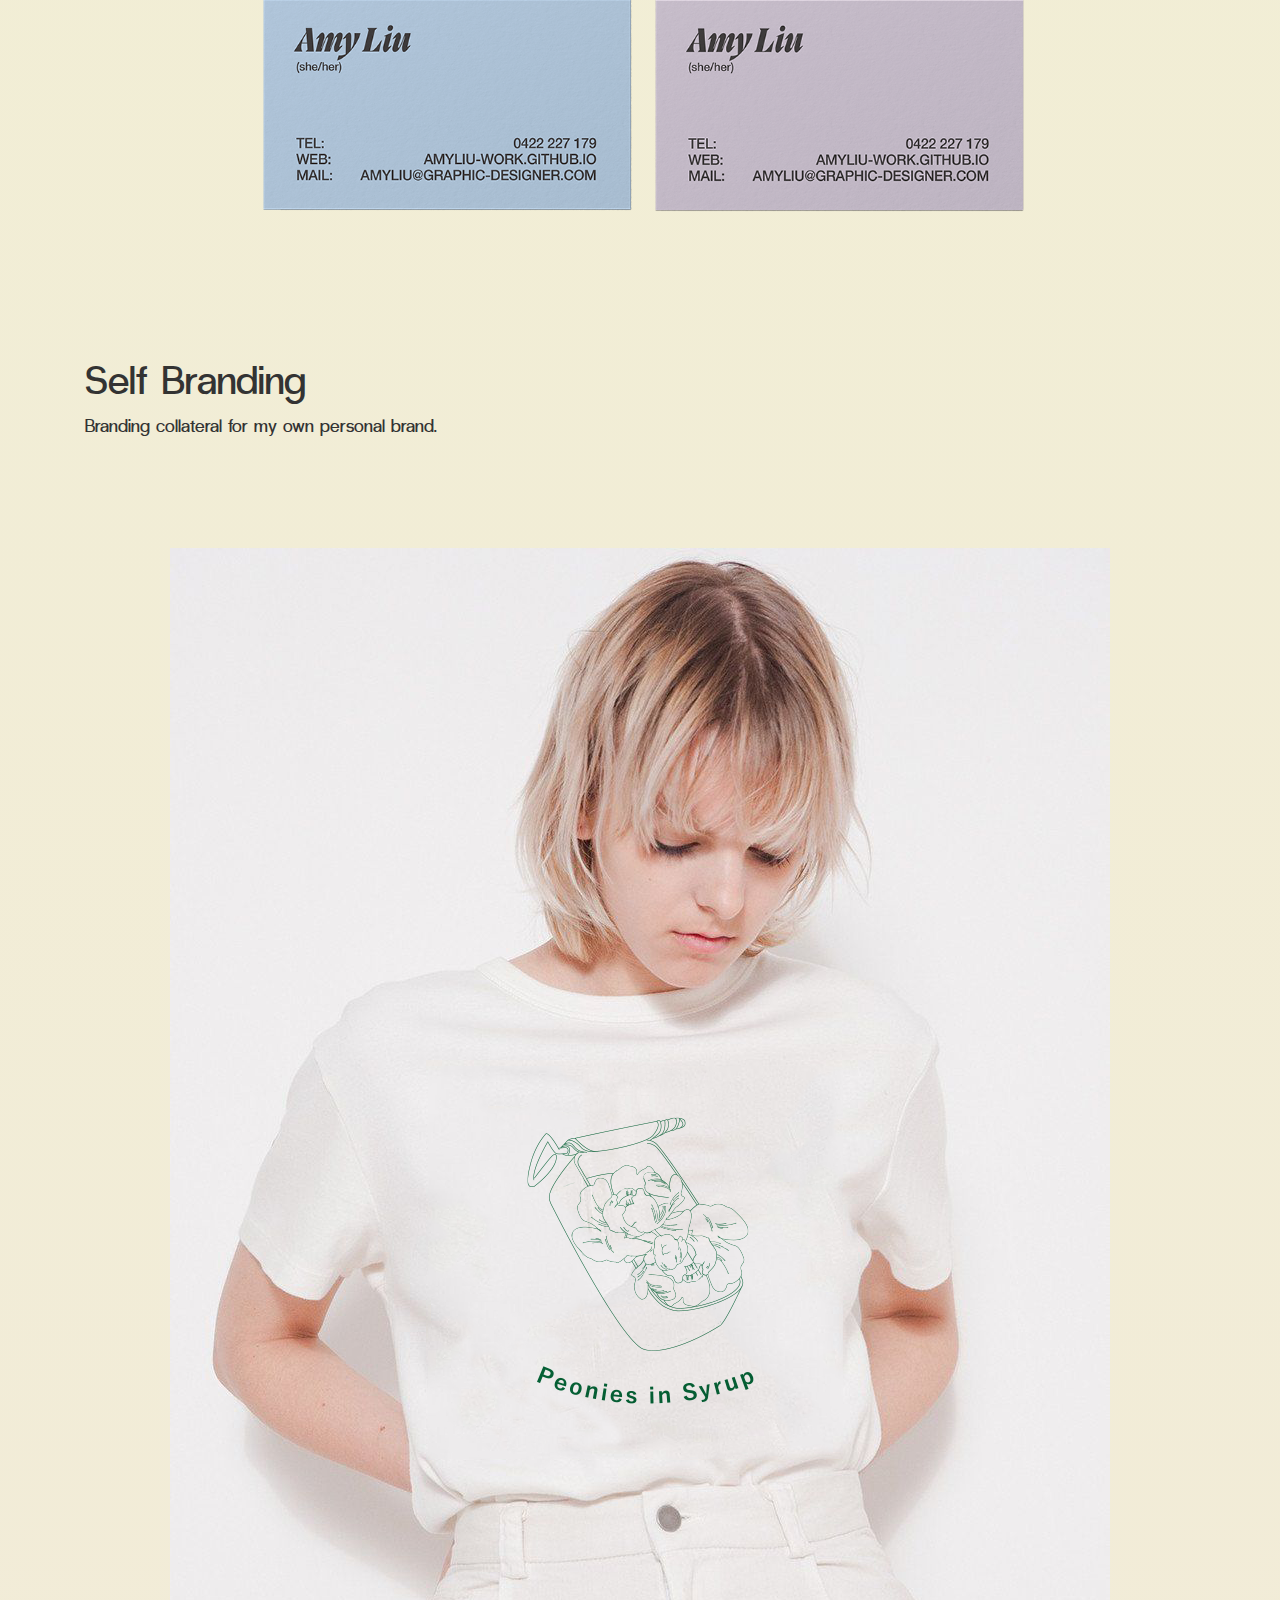
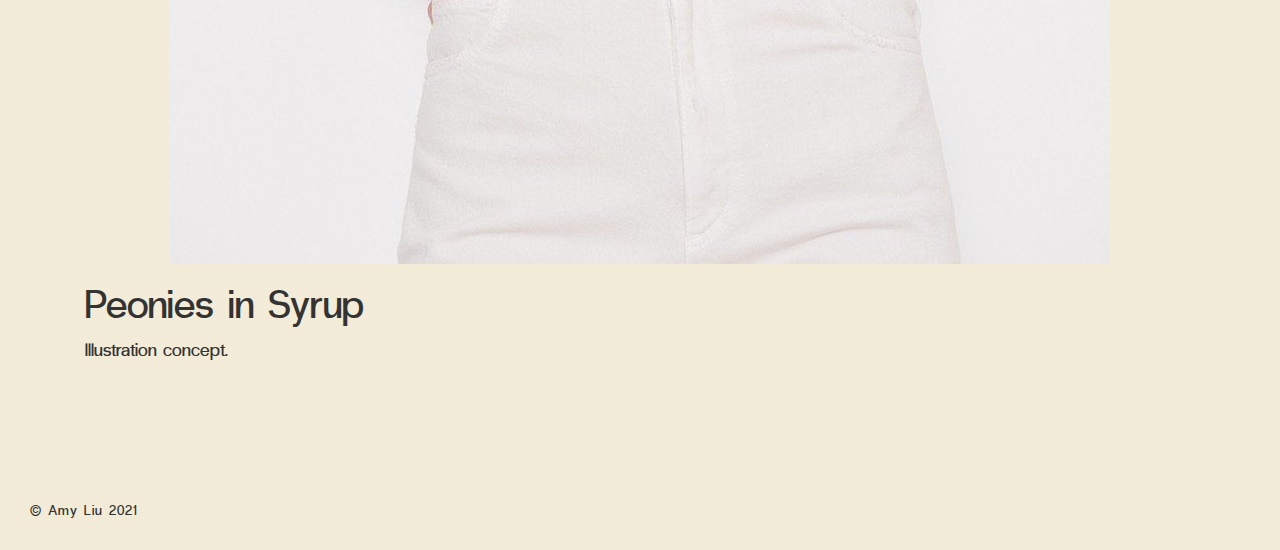
==== commit 05909701: "updated bio" ====
--- a/index.html
+++ b/index.html
@@ -63,7 +63,8 @@
       <div class="intro">
         <div class="col-sm">
 
-          <h2>Amy Liu is a Junior Graphic Designer and is currently looking for opportunities for freelance or full-time work 🌼</h2>
+          <h1>Amy Liu 🌼</h1>
+          <h2>Junior Graphic Designer </h1>
 
 
               </div>
@@ -233,7 +234,7 @@
   <div class="col-sm">
 
     <figure>
-<img src="projects/PeoniesinSyrupT.png" alt="Peonies"></a>
+<center><img src="projects/PeoniesinSyrupT.png" alt="Peonies"></center>
     </figure>
 
     <h2>Peonies in Syrup</h2>
--- a/css/styles.css
+++ b/css/styles.css
@@ -107,7 +107,7 @@
   cursor: crosshair;
   text-transform: none;
   font-family: "radio_groteskregular", sans-serif;
-  font-weight: normal;
+  font-weight: light;
   font-size: 30px;
 }
 
@@ -122,6 +122,7 @@
   letter-spacing: 1px;
   font-size: 25px;
   font-family: "radio_groteskregular", sans-serif;
+  font-weight: light;
 }
 
 nav ul {
@@ -324,7 +325,7 @@
 
 footer {
   width: 100%;
-  border-top: 1px solid black;
+  background-color: #d6eadd;
   z-index: 1;
 }
 
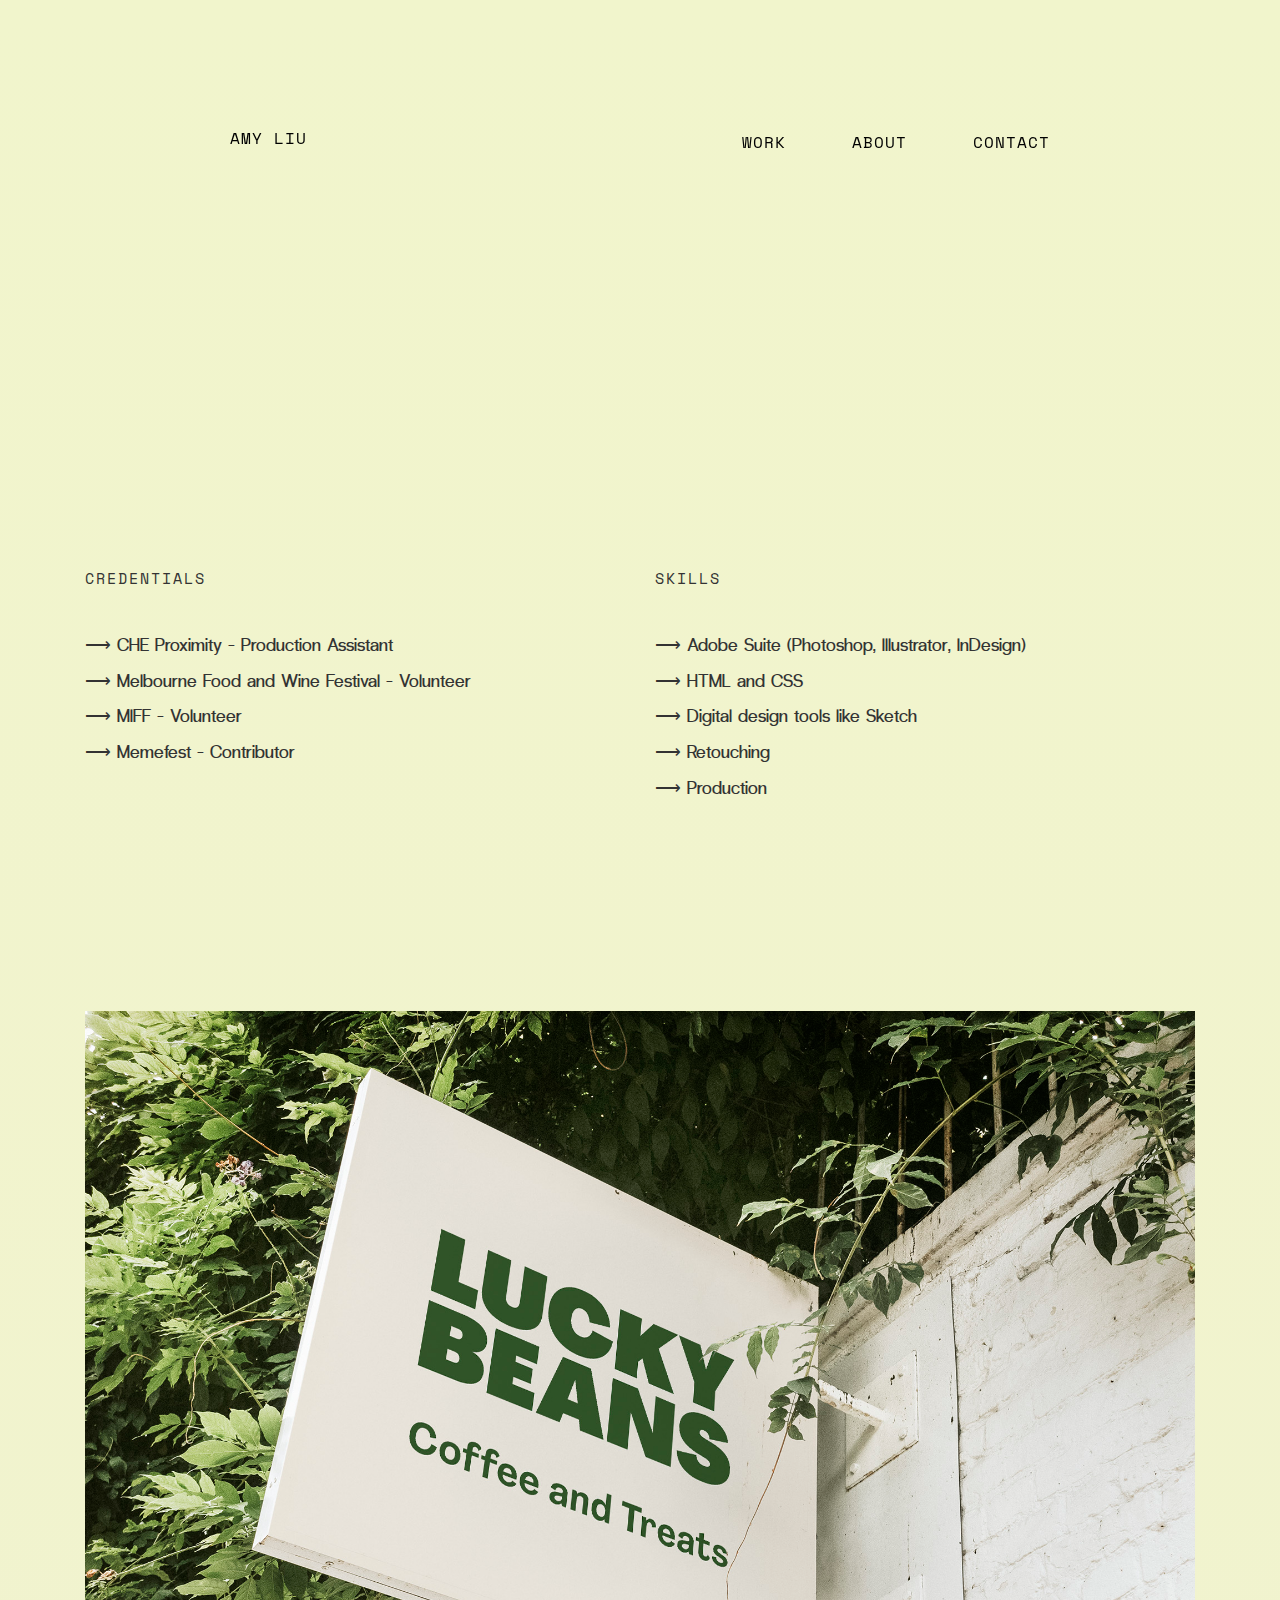
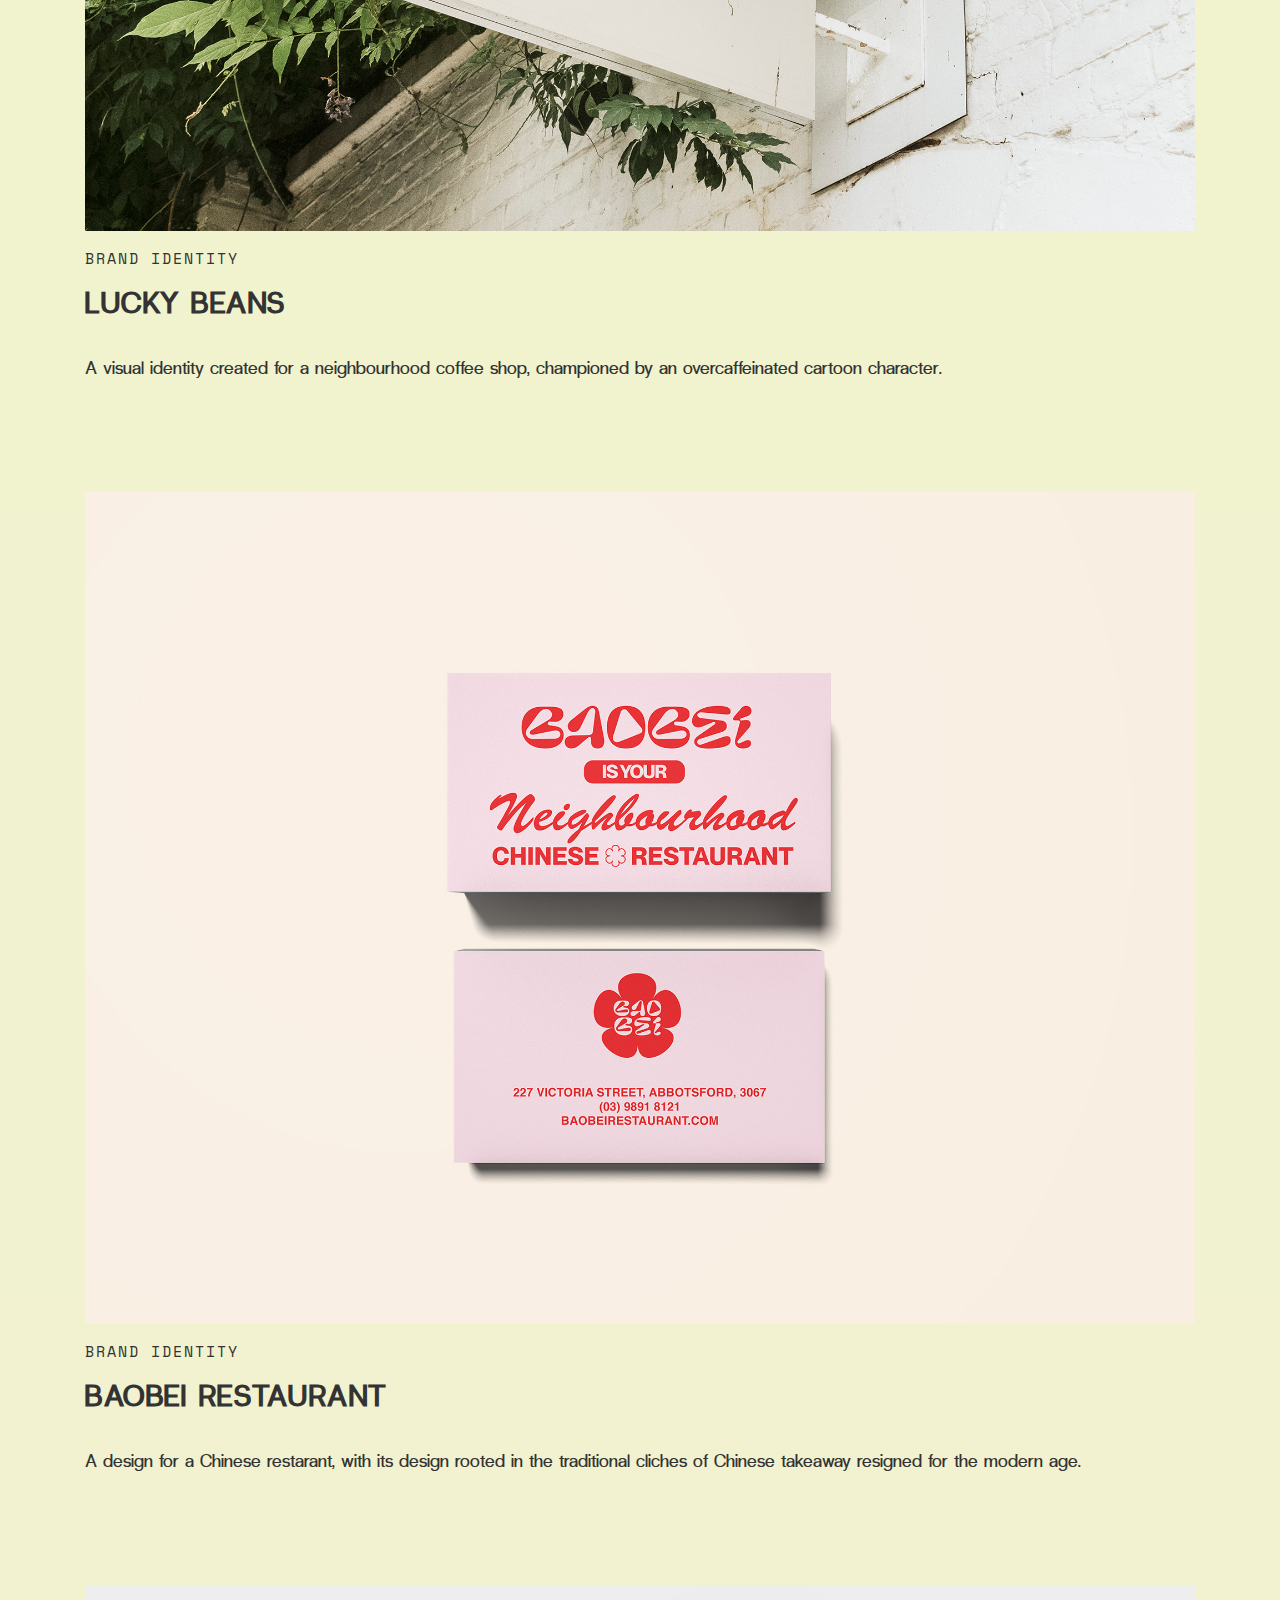
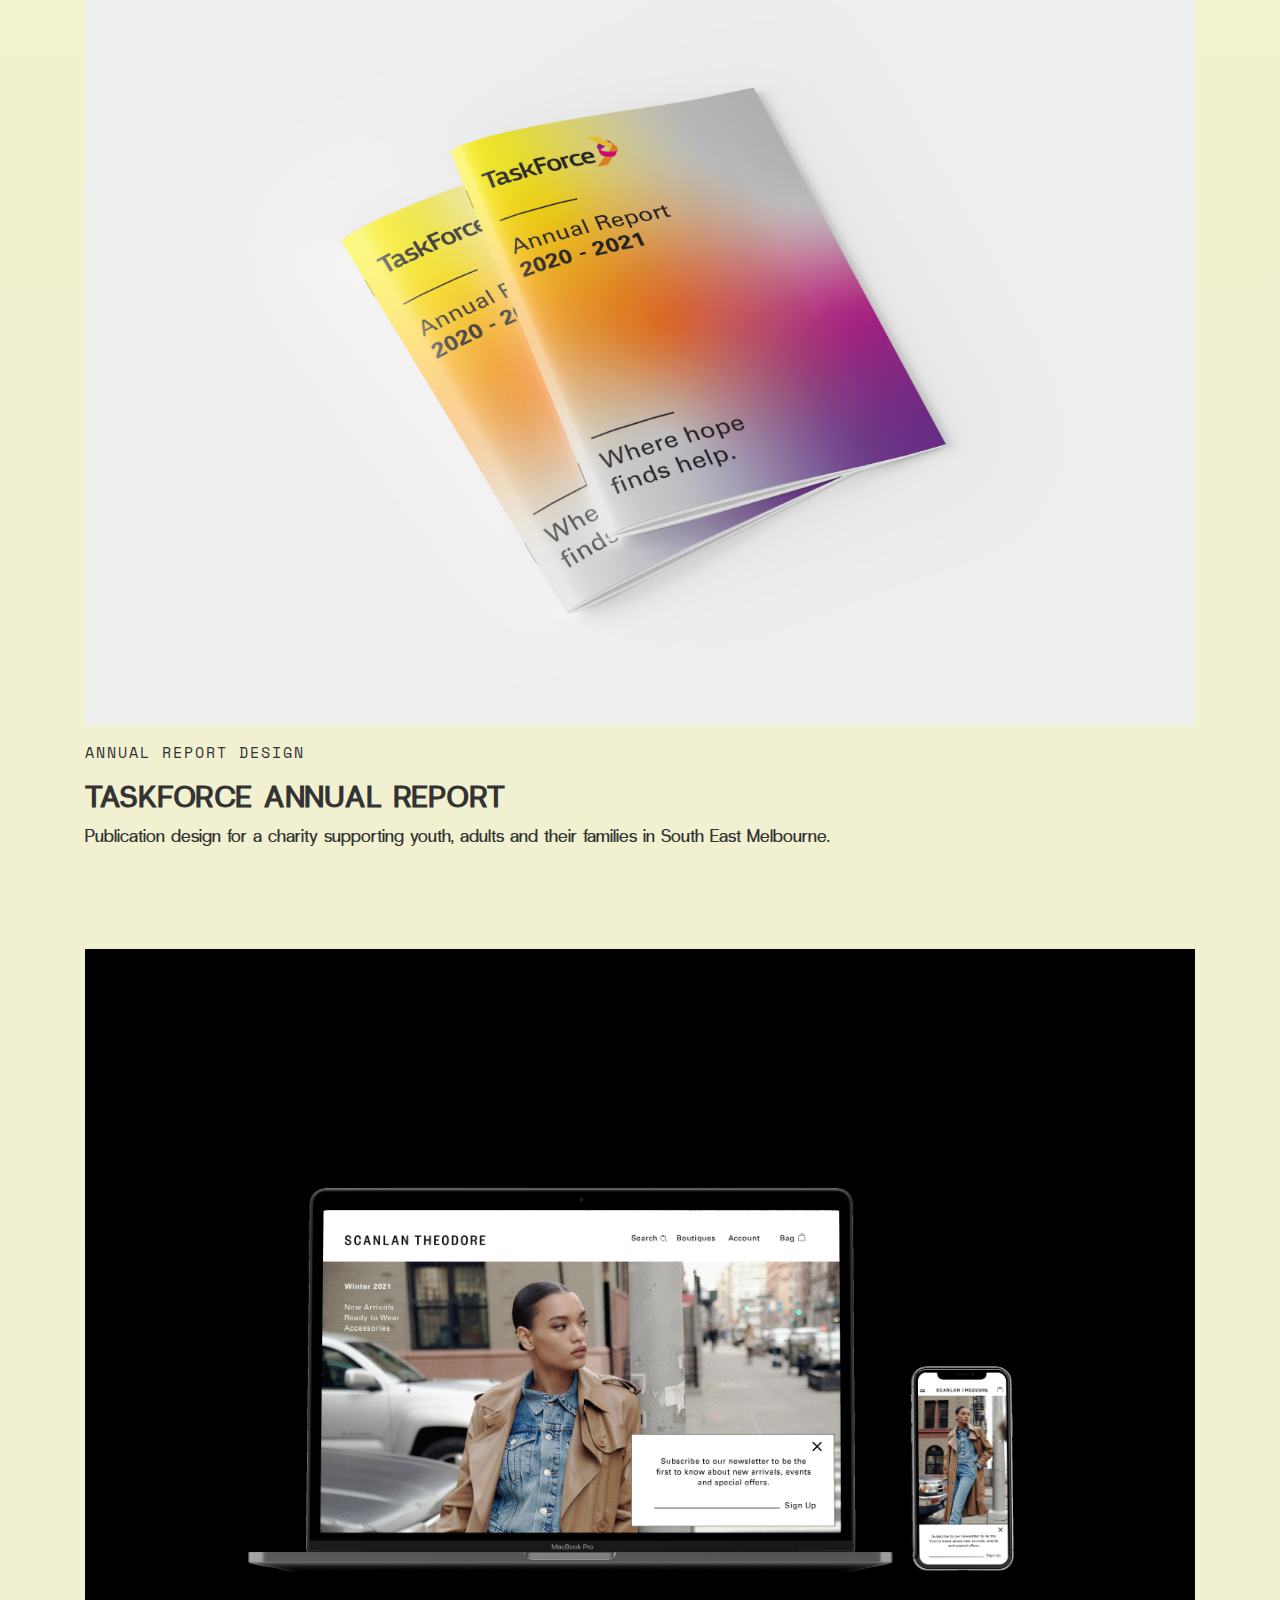
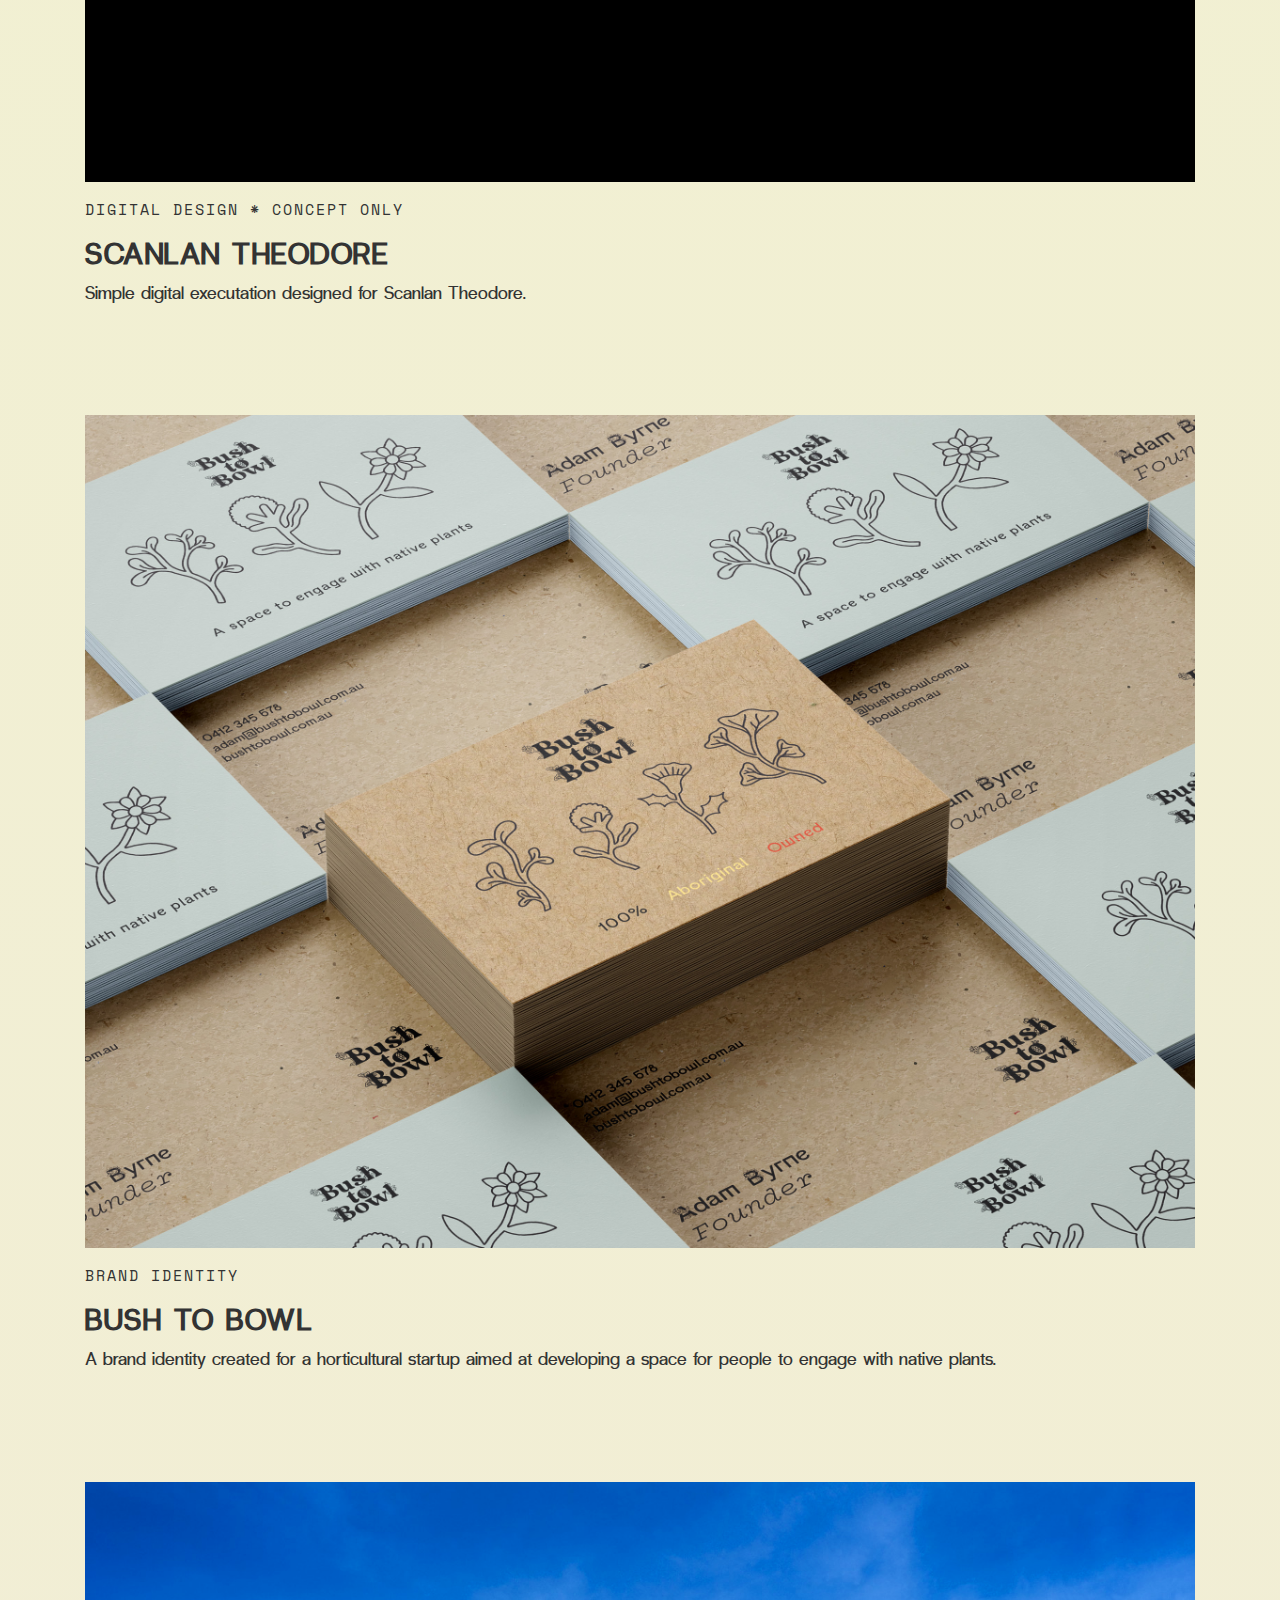
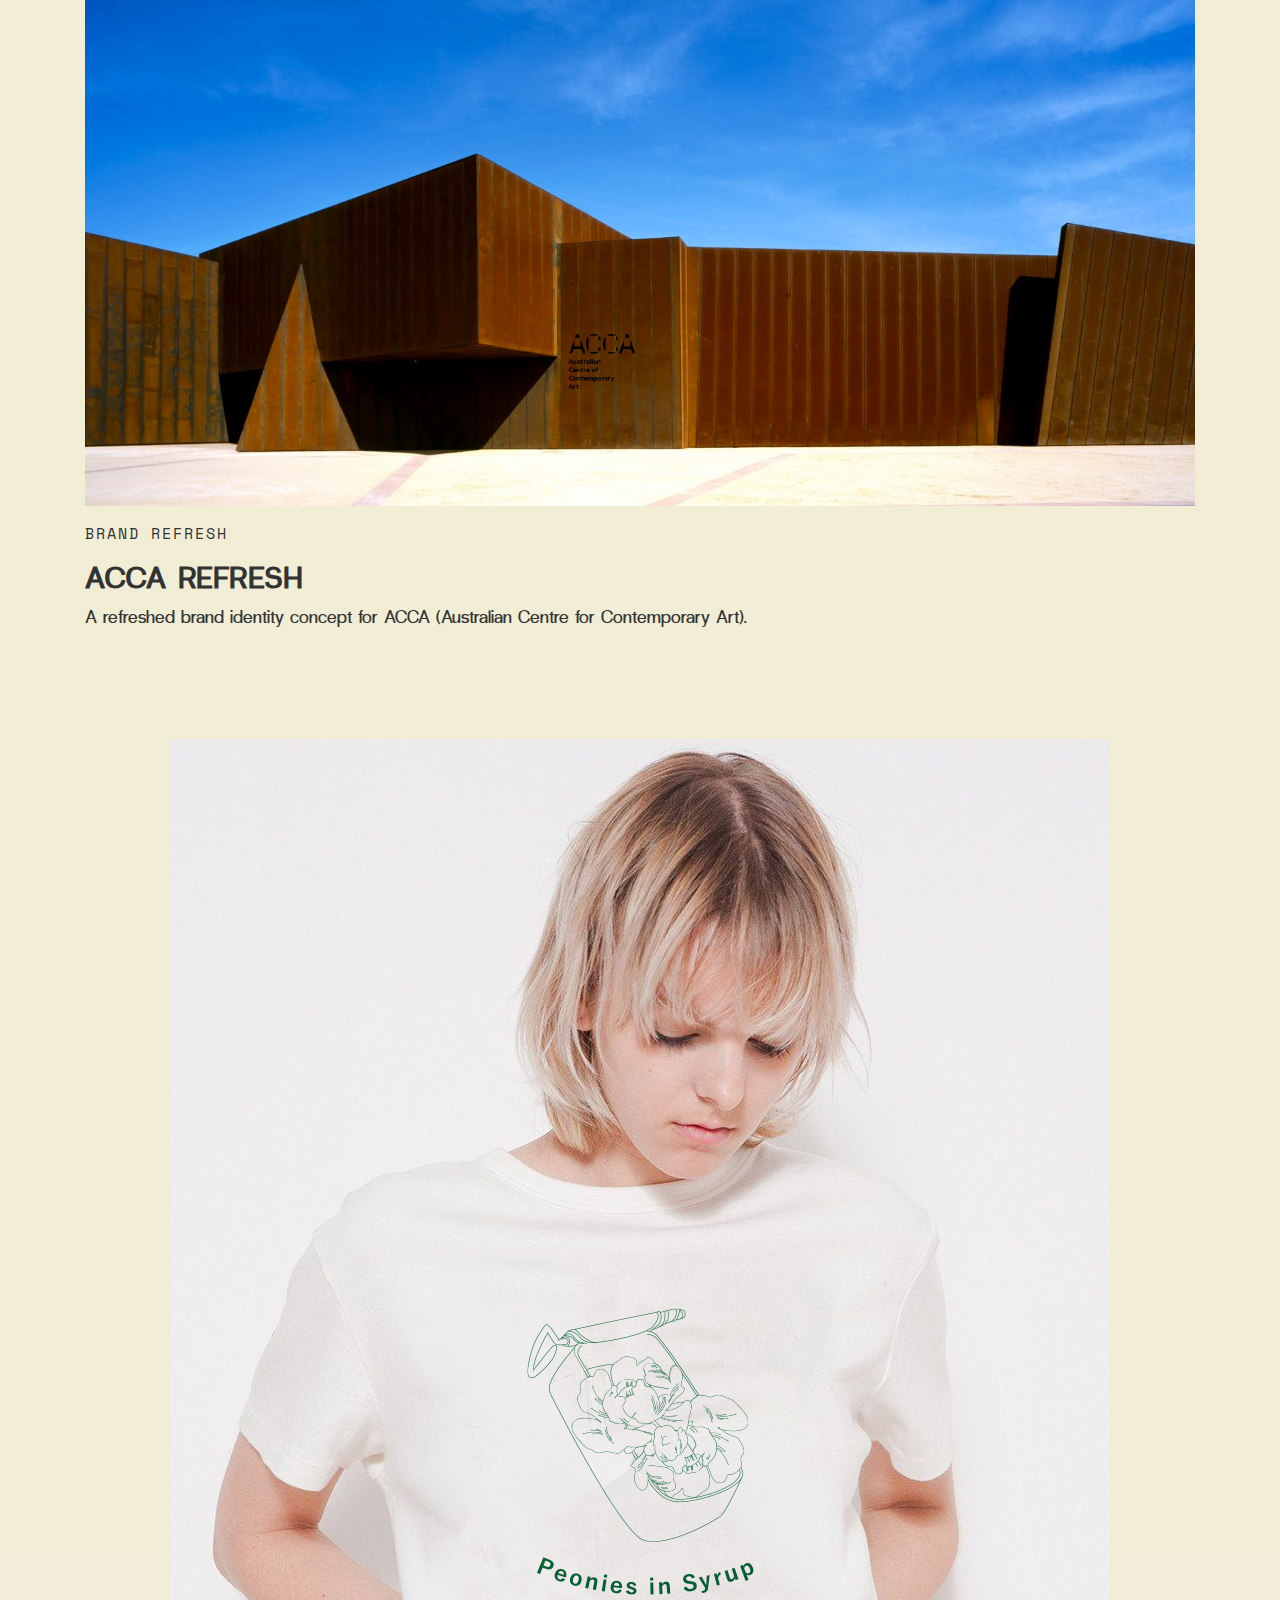
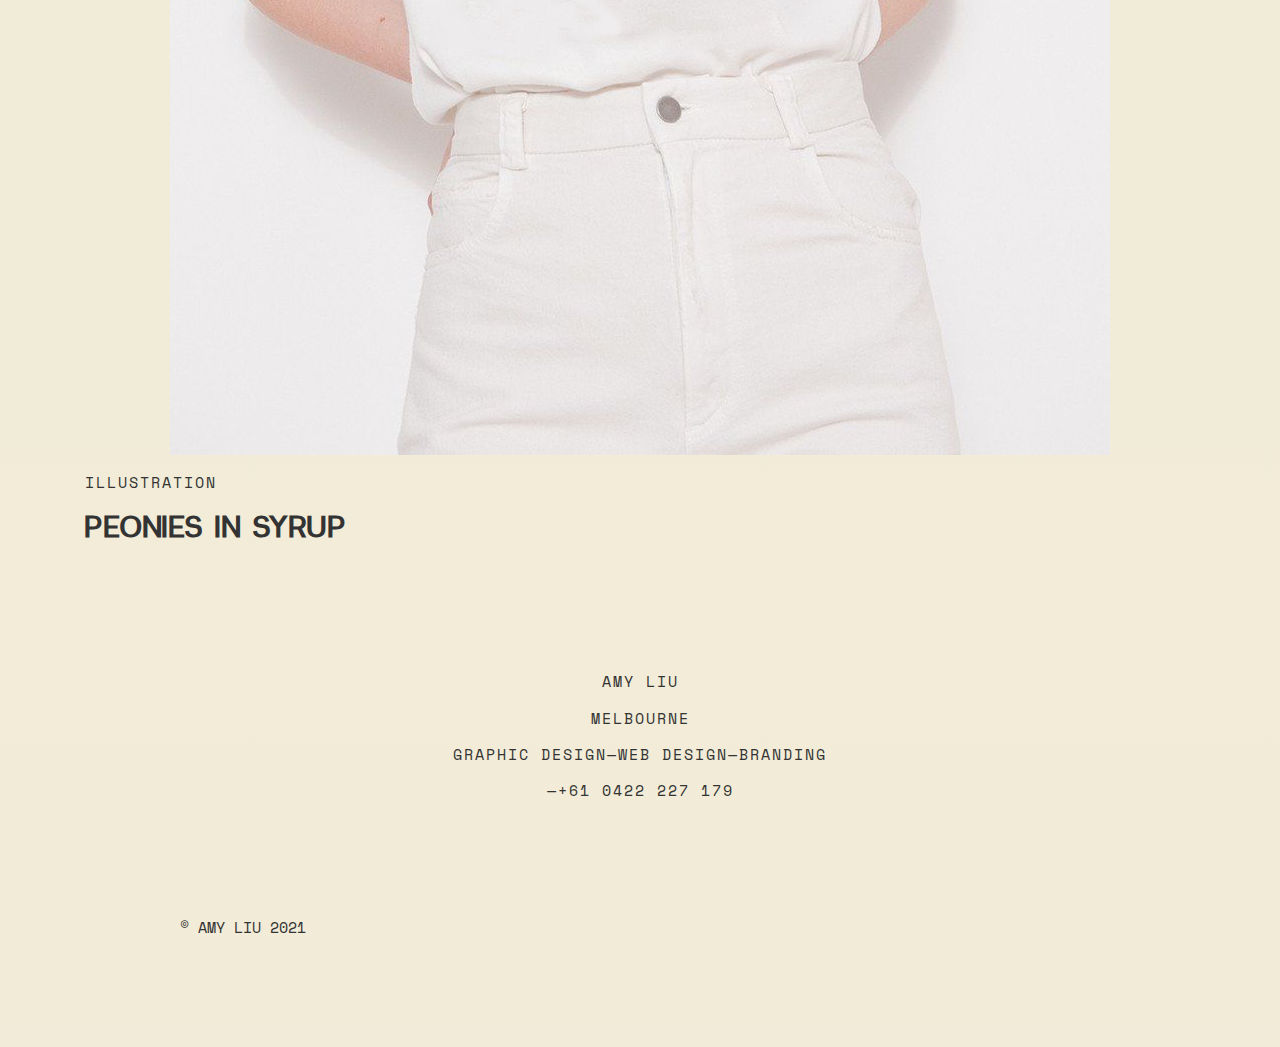
==== commit e7aa8cb3: "lucky beans + css updates" ====
--- a/index.html
+++ b/index.html
@@ -11,6 +11,9 @@
     <link rel="stylesheet" href="stylesheet.css" type="text/css" charset="utf-8" />
     <link rel="stylesheet" href="css/bootstrap-grid.css" type="text/css">
     <link rel="preconnect" href="https://fonts.gstatic.com">
+    <link rel="preconnect" href="https://fonts.googleapis.com">
+    <link rel="preconnect" href="https://fonts.gstatic.com" crossorigin>
+    <link href="https://fonts.googleapis.com/css2?family=Space+Mono&display=swap" rel="stylesheet">
       <link rel="icon" href="favicon.ico">
     <link rel="apple-touch-icon" sizes="57x57" href="/apple-icon-57x57.png">
 <link rel="apple-touch-icon" sizes="60x60" href="/apple-icon-60x60.png">
@@ -63,11 +66,8 @@
       <div class="intro">
         <div class="col-sm">
 
-          <h1>Amy Liu 🌼</h1>
-          <h2>Junior Graphic Designer </h1>
-
-
-              </div>
+
+        </div>
       </div>
   </div>
 </div>
@@ -95,6 +95,7 @@
       <ul class="none">
       <li>⟶ Adobe Suite (Photoshop, Illustrator, InDesign)</li>
       <li>⟶ HTML and CSS</li>
+      <li>⟶ Digital design tools like Sketch</li>
       <li>⟶ Retouching</li>
       <li>⟶ Production</li>
       </ul>
@@ -107,6 +108,29 @@
 <div class="gradient">
 <section class="project" id="work">
 
+  <!-- LUCKY BEANS -->
+
+<section class="project">
+  <div class="container">
+  <div class="row">
+  <!-- left column -->
+  <div class="col-sm">
+
+      <figure>
+      <a href="lucky-beans.html"><img src="projects/LuckyBeans_Signage.jpg" alt="Lucky Beans Coffee Shop Cafe"></a>
+      </figure>
+
+      <h3>Brand identity</h3>
+      <h2><span>Lucky Beans</span></h2><br>
+      A visual identity created for a neighbourhood coffee shop, championed by an overcaffeinated cartoon character.
+
+      <p><p>
+
+  </div>
+</section>
+
+<p><p>
+
   <!-- BaoBei -->
 
 <section class="project">
@@ -116,11 +140,15 @@
   <div class="col-sm">
 
       <figure>
-      <a href="baobei.html"><img src="projects/BB_Business_Card.jpg" alt="Amy Liu Self Branding"></a>
+      <a href="baobei.html"><img src="projects/BB_Business_Card.jpg" alt="Baobei Restaurant"></a>
       </figure>
 
-      <h2>Baobei Restaurant</h2>
-      <p>A brand identity made for a Chinese restaurant.</p>
+      <h3>Brand identity</h3>
+      <h2><span>Baobei Restaurant</span></h2><br>
+      A design for a Chinese restarant, with its design rooted in the traditional cliches of Chinese takeaway resigned for the modern age.
+
+      <p><p>
+
   </div>
 </section>
 
@@ -138,9 +166,11 @@
       <a href="taskforce.html"><img src="projects/Taskforce_1.jpg" alt="Taskforce Annual Report"></a>
       </figure>
 
+      <h3>ANNUAL REPORT DESIGN</h3>
       <h2>Taskforce Annual Report</h2>
-      <p>Annual report for charity organisation Taskforce.</p>
-  </div>
+      Publication design for a charity supporting youth, adults and their families in South East Melbourne.
+
+      </div>
 </section>
 
 <p><p>
@@ -155,8 +185,9 @@
     <figure>
     <a href="scanlan-theodore.html"><img src="projects/ScanlanTheodore_Homepage.jpg" alt="Scanlan Theodore"></a>
     </figure>
+    <h3>DIGITAL DESIGN * CONCEPT ONLY</h3>
     <h2>Scanlan Theodore</h2>
-      <p>Digital design concept for Australian fashion house.</p>
+    <p>Simple digital executation designed for Scanlan Theodore. </p>
   </div>
 </section>
 
@@ -173,8 +204,11 @@
   <figure>
   <a href="bush-to-bowl.html"><img src="projects/BTB_BusinessCards.jpg" alt="Bush to Bowl"></a>
   </figure>
+
+    <h3>BRAND IDENTITY</h3>
     <h2>Bush to Bowl</h2>
-      <p>A brand identity created for a horticultural startup aimed at developing a space for people to engage with native plants.
+    <p>
+    A brand identity created for a horticultural startup aimed at developing a space for people to engage with native plants.
   </div>
 
     </div>
@@ -195,6 +229,7 @@
       <figure>
       <a href="acca-refresh.html"><img src="projects/ACCA_Signage.png" alt="ACCA"></a>
       </figure>
+      <h3>BRAND REFRESH</h3>
       <h2>ACCA Refresh</h2>
         <p>A refreshed brand identity concept for ACCA (Australian Centre for Contemporary Art).</p>
   </div>
@@ -209,7 +244,8 @@
 </div>
 </section>
 
-<!-- Self Branding -->
+
+<!-- Peonies in Syrup-->
 
 <section class="project">
   <div class="container">
@@ -217,30 +253,35 @@
   <div class="col-sm">
 
     <figure>
-    <a href="self-branding.html"><img src="projects/AmyLiu_BusinessCard_Mockup_Green_Blue.png" alt="Amy Liu Self Branding"></a>
+<center>
+<img src="projects/PeoniesinSyrupT.png" alt="Peonies in Syrup">
+</center>
     </figure>
 
-    <h2>Self Branding</h2>
-    <p>Branding collateral for my own personal brand.</p>
-
-  </div>
-</section>
-
-<!-- Peonies in Syrup-->
-
-<section class="project">
-  <div class="container">
-  <div class="row">
-  <div class="col-sm">
-
-    <figure>
-<center><img src="projects/PeoniesinSyrupT.png" alt="Peonies"></center>
-    </figure>
-
+    <h3>ILLUSTRATION</h3>
     <h2>Peonies in Syrup</h2>
-    <p>Illustration concept.</p>
-
-  </div>
+
+  </div>
+</section>
+
+<section class="header">
+  <article class="Gradient">
+  <div class="container">
+    <div class="intro">
+      <div class="col-sm">
+
+        <center>
+        <h3>Amy Liu</h3>
+        <h3>Melbourne</h3>
+        <h3>Graphic Design—Web Design—Branding</h3>
+        <h3>—+61 0422 227 179</h3>
+
+        </center>
+
+      </div>
+    </div>
+</div>
+</div>
 </section>
 
 <footer>
--- a/css/styles.css
+++ b/css/styles.css
@@ -1,5 +1,4 @@
 /*! Generated by Font Squirrel (https://www.fontsquirrel.com) on May 28, 2021 */
-
 
 
 @font-face {
@@ -31,11 +30,10 @@
 
 body {
   font-family: "radio_groteskregular", sans-serif;
-  font-size: 18px;
+  font-size: 12pt;
   letter-spacing: 0px;
   background: linear-gradient(0deg, #d6eadd, #e6ddec, #f3dbed, #f1f5cc);
   background-size: 800% 800%;
-
   -webkit-animation: gradient 14s ease infinite;
   -moz-animation: gradient 14s ease infinite;
   animation: gradient 14s ease infinite;
@@ -65,18 +63,22 @@
 
 
 h1, h2 {
-  font-family: "radio_groteskregular", sans-serif;
-font-size: 40px;
+font-family: "radio_groteskregular", sans-serif;
+font-size: 30px;
+font-weight: bold;
+text-transform: uppercase;
+letter-spacing: 1.5px;
+line-height: -50px;
+border-bottom: black 1px;
 padding: 0px 0px 0px 0px;
-letter-spacing: 0px;
 }
 
 h3 {
-  font-family: "radio_groteskregular", sans-serif;
-font-size: 30px;
-padding: 0px 0px 0px 0px;
-text-transform: none;
-letter-spacing: 0px;
+font-family: "Space Mono", monospace;
+font-size: 11pt;
+text-transform: uppercase;
+letter-spacing: 2px;
+line-height: ;
 }
 
 
@@ -95,20 +97,20 @@
     position: fixed;
     z-index: 1;
     width: 100%;
-    padding: 0px 0px;
-    font-family: "radio_groteskregular", sans-serif;
+    padding: 80px 150px;
+    font-family: "Space Mono";
     font-weight: normal;
-    font-size: 30px;
+    font-size: 12pt;
 }
 
 nav li a {
   text-decoration: none;
-  font-size: 16px;
+  font-size: 10pt;
   cursor: crosshair;
   text-transform: none;
-  font-family: "radio_groteskregular", sans-serif;
-  font-weight: light;
-  font-size: 30px;
+  font-family: 'Space Mono', monospace;
+  text-transform: uppercase;
+  font-size: 12pt;
 }
 
 nav li a:hover {
@@ -120,7 +122,7 @@
   margin: 0 30px; /*0 refers to top and bottom, 15 pixels to left and right*/
   padding: 0px;
   letter-spacing: 1px;
-  font-size: 25px;
+  font-size: 10pt;
   font-family: "radio_groteskregular", sans-serif;
   font-weight: light;
 }
@@ -216,15 +218,14 @@
   text-decoration: none;
   color: black;
   background-color: #ffffff;
-  padding: 15px 20px;
+  padding: 15px 32px;
   margin-top: 15px;
   display: inline-block;
   transition: background 0.5s ease-in-out; color ease-in-out;
 }
 
 .button:hover {
-  background: lime;
-  color: black;
+  background: black;
   border: 1px solid black;
   text-decoration: none;
 }
@@ -239,11 +240,11 @@
 }
 
 .project .button {
-  font-family: "radio_groteskregular", sans-serif;
+  font-family: "Space Mono";
   margin-top: 10px;
   padding: 14px 40px;
   border: 1px solid black;
-  border-radius: 25px;
+  border-radius: 50px;
   background-color: #ffffff;
 }
 
@@ -332,15 +333,20 @@
 footer ul li {
   display: inline-block;
   margin: 30px 30px; /*0 refers to top and bottom, 15 pixels to left and right*/
-  padding: 0;
-  letter-spacing: 1px;
-  font-size: 14px;
+  font-family: "Space Mono", monospace;
+  font-size: 11pt;
+  margin-top: 30px;
+  margin-bottom: 30px;
+  padding: 80px 150px;
+  text-transform: uppercase;
 }
 
 footer h2 {
+  font: "Space Mono";
   font-size: 20px;
   margin-top: 30px;
   margin-bottom: 30px;
+  padding: 80px 150px;
 }
 
 figcaption {
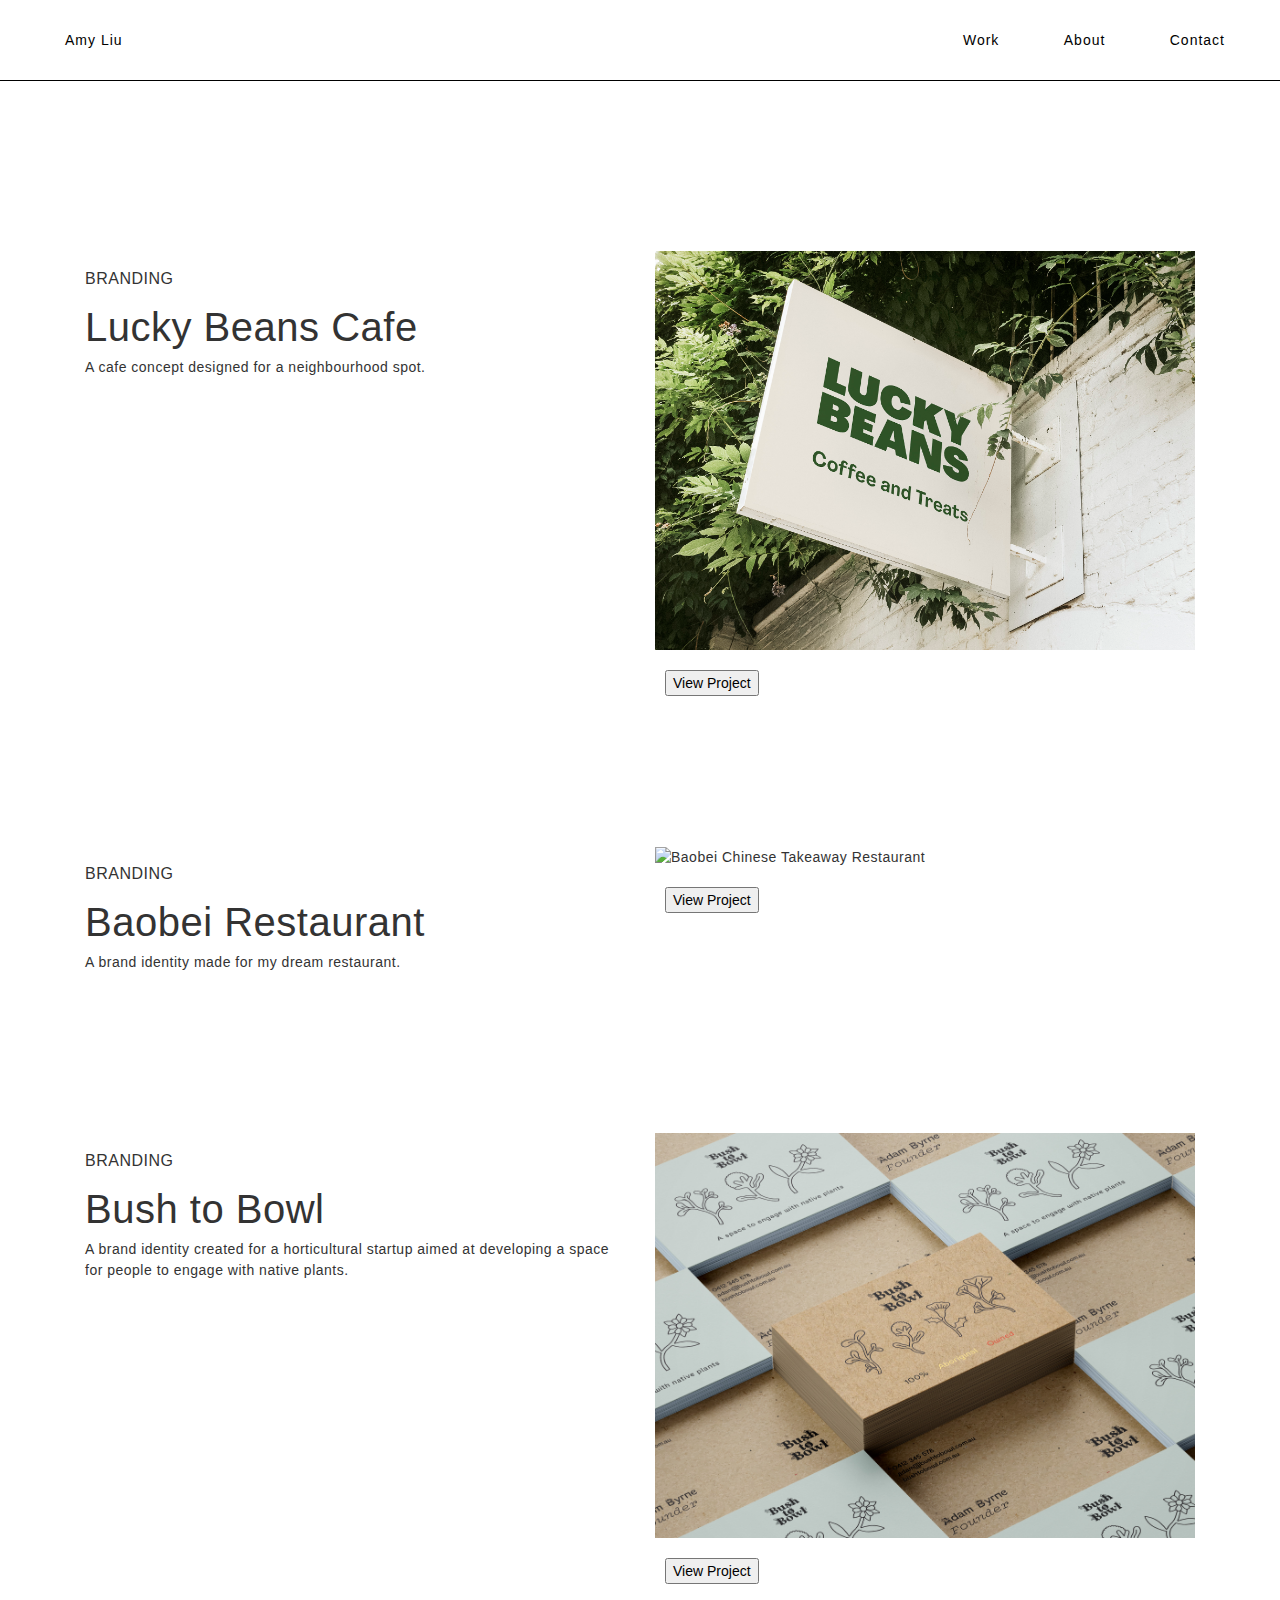
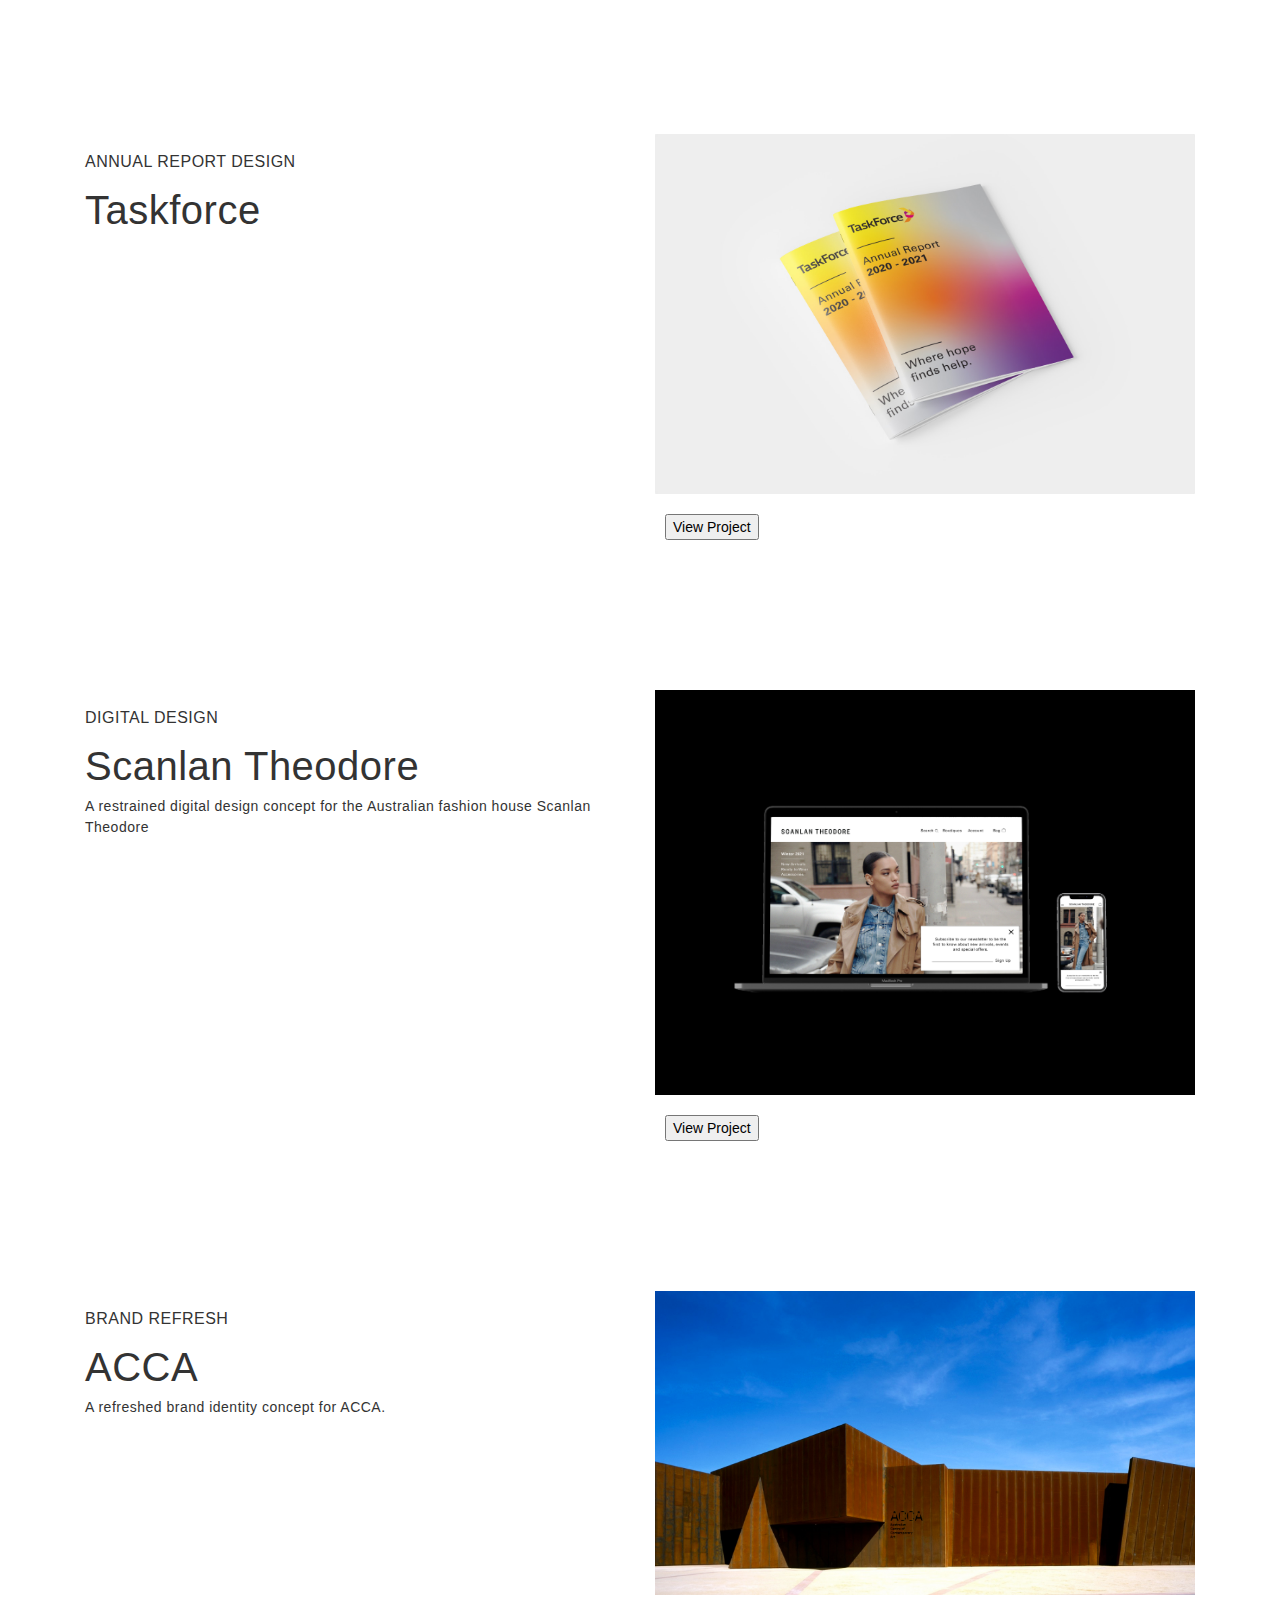
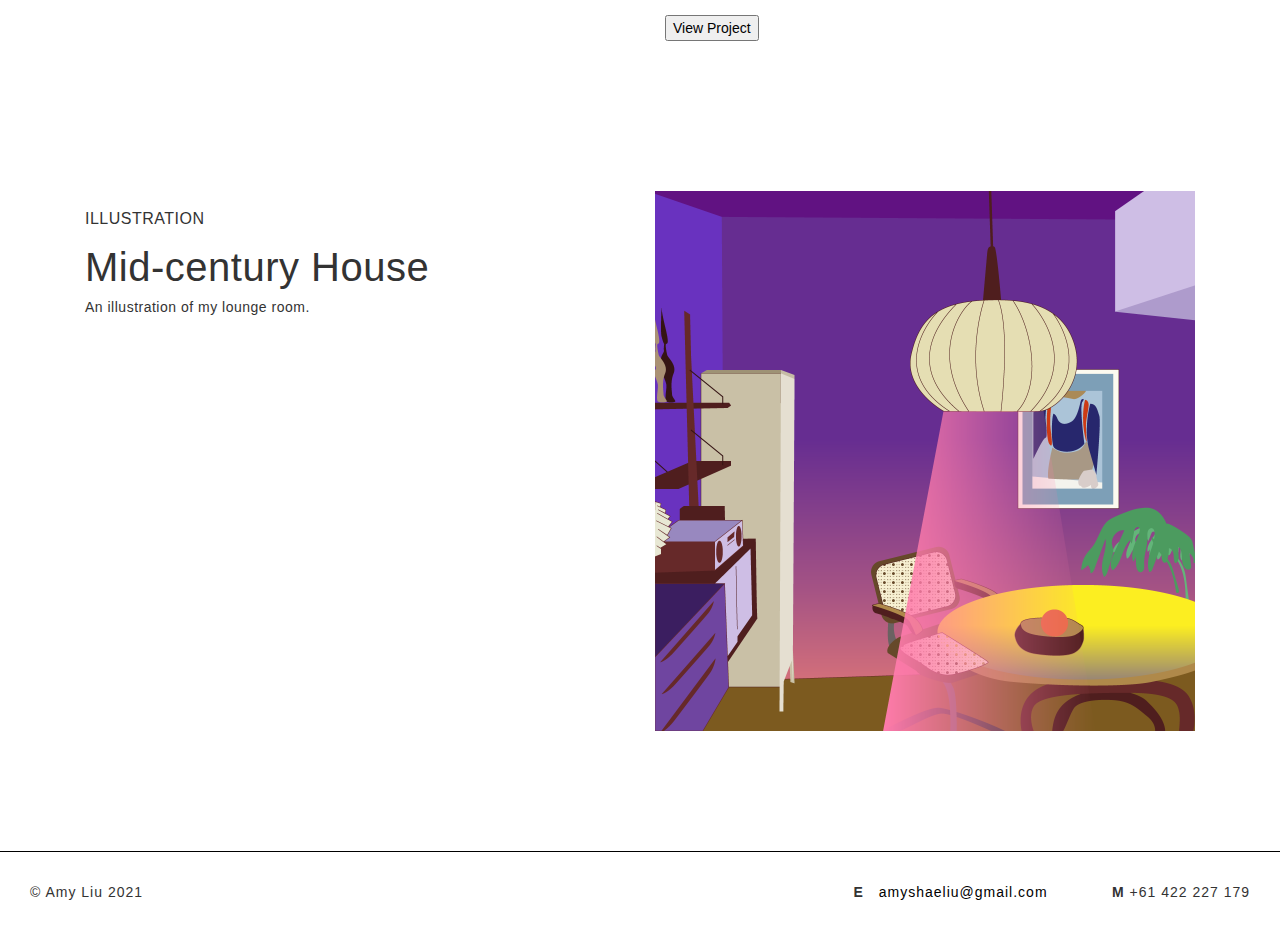
==== commit 9a1a0c29: "original layout design" ====
--- a/index.html
+++ b/index.html
@@ -4,17 +4,16 @@
 <head>
     <meta charset="utf-8">
     <meta name="viewport" content="width=device-width, initial-scale=1.0">
-    <title>Amy Liu — Work</title>
+
+    <title>Amy Liu — Graphic Design and Branding Practice</title>
+
     <meta name="viewport" content="width=device-width, initial-scale=1">
     <link rel="stylesheet" href="https://maxcdn.bootstrapcdn.com/bootstrap/3.4.1/css/bootstrap.min.css">
     <link rel="stylesheet" href="css/styles.css" type="text/css">
-    <link rel="stylesheet" href="stylesheet.css" type="text/css" charset="utf-8" />
     <link rel="stylesheet" href="css/bootstrap-grid.css" type="text/css">
     <link rel="preconnect" href="https://fonts.gstatic.com">
-    <link rel="preconnect" href="https://fonts.googleapis.com">
-    <link rel="preconnect" href="https://fonts.gstatic.com" crossorigin>
-    <link href="https://fonts.googleapis.com/css2?family=Space+Mono&display=swap" rel="stylesheet">
-      <link rel="icon" href="favicon.ico">
+    <link href="https://fonts.googleapis.com/css2?family=Xanh+Mono&display=swap" rel="stylesheet">
+    <link rel="icon" href="favicon.ico">
     <link rel="apple-touch-icon" sizes="57x57" href="/apple-icon-57x57.png">
 <link rel="apple-touch-icon" sizes="60x60" href="/apple-icon-60x60.png">
 <link rel="apple-touch-icon" sizes="72x72" href="/apple-icon-72x72.png">
@@ -36,253 +35,238 @@
 
 
 <body>
-
-
   <nav>
   <div class="nav-left">
-    <div class="Gradient">
-<ul>
-      <li><a href="index.html">Amy Liu</a></li>
+    <ul>
+    <li><a href="index.html">Amy Liu</a></li>
     </ul>
   </div>
-</div>
 
   <div class="nav-right">
     <ul>
-      <li><a href="index.html#work">Work</a></li>
-      <li><a href="about.html">About</a></li>
-      <li><a href="mailto:amyliu@graphic-designer.com">Contact</a></li>
+    <li><a href="index.html#work">Work</a></li>
+    <li><a href="about.html">About</a></li>
+    <li><a href="mailto:amyshaeliu@gmail.com">Contact</a></li>
     </ul>
   </div>
-</div>
   </nav>
 
 
 
-<header>
+  <header>
   <section class="header">
-    <article class="Gradient">
     <div class="container">
       <div class="intro">
         <div class="col-sm">
-
-
-        </div>
-      </div>
-  </div>
-</div>
-</section>
-</header>
-
-<section class="project">
-  <div class="container">
-  <div class="row">
-    <div class="col-sm">
-      <h3>Credentials</h3>
-      <br>
-
-      <ul class="none">
-      <li>⟶ CHE Proximity - Production Assistant</li>
-      <li>⟶ Melbourne Food and Wine Festival - Volunteer</li>
-      <li>⟶ MIFF - Volunteer</li>
-      <li>⟶ Memefest - Contributor</li>
-      </ul>
-    </div>
-
-
-<div class="col-sm">
-      <h3>Skills</h3><br>
-      <ul class="none">
-      <li>⟶ Adobe Suite (Photoshop, Illustrator, InDesign)</li>
-      <li>⟶ HTML and CSS</li>
-      <li>⟶ Digital design tools like Sketch</li>
-      <li>⟶ Retouching</li>
-      <li>⟶ Production</li>
-      </ul>
-  </div>
-</div>
-</div>
-</section>
+      
+      </div>
+      </div>
+  </div>
+  </section>
+  </header>
+
 
 <!-- Projects -->
-<div class="gradient">
-<section class="project" id="work">
-
-  <!-- LUCKY BEANS -->
-
-<section class="project">
-  <div class="container">
-  <div class="row">
-  <!-- left column -->
-  <div class="col-sm">
-
-      <figure>
-      <a href="lucky-beans.html"><img src="projects/LuckyBeans_Signage.jpg" alt="Lucky Beans Coffee Shop Cafe"></a>
-      </figure>
-
-      <h3>Brand identity</h3>
-      <h2><span>Lucky Beans</span></h2><br>
-      A visual identity created for a neighbourhood coffee shop, championed by an overcaffeinated cartoon character.
-
-      <p><p>
-
-  </div>
-</section>
-
-<p><p>
-
-  <!-- BaoBei -->
-
-<section class="project">
-  <div class="container">
-  <div class="row">
-  <!-- left column -->
-  <div class="col-sm">
-
-      <figure>
-      <a href="baobei.html"><img src="projects/BB_Business_Card.jpg" alt="Baobei Restaurant"></a>
-      </figure>
-
-      <h3>Brand identity</h3>
-      <h2><span>Baobei Restaurant</span></h2><br>
-      A design for a Chinese restarant, with its design rooted in the traditional cliches of Chinese takeaway resigned for the modern age.
-
-      <p><p>
-
-  </div>
-</section>
-
-<p><p>
-
-  <!-- Taskforce -->
-
-<section class="project">
-  <div class="container">
-  <div class="row">
-  <!-- left column -->
-  <div class="col-sm">
-
-      <figure>
-      <a href="taskforce.html"><img src="projects/Taskforce_1.jpg" alt="Taskforce Annual Report"></a>
-      </figure>
-
-      <h3>ANNUAL REPORT DESIGN</h3>
-      <h2>Taskforce Annual Report</h2>
-      Publication design for a charity supporting youth, adults and their families in South East Melbourne.
-
-      </div>
-</section>
-
-<p><p>
-
-<!-- Scanlan Theodore -->
+
+<!-- Lucky Beans Cafe -->
 
 <section class="project">
   <div class="container">
   <div class="row">
     <!-- left column -->
   <div class="col-sm">
-    <figure>
-    <a href="scanlan-theodore.html"><img src="projects/ScanlanTheodore_Homepage.jpg" alt="Scanlan Theodore"></a>
-    </figure>
-    <h3>DIGITAL DESIGN * CONCEPT ONLY</h3>
-    <h2>Scanlan Theodore</h2>
-    <p>Simple digital executation designed for Scanlan Theodore. </p>
-  </div>
-</section>
-
-<p><p>
-
-
-<!-- Bush to Bowl -->
-
+    <h3>Branding</h3>
+    <h2>Lucky Beans Cafe</h2>
+    A cafe concept designed for a neighbourhood spot.
+  </div>
+
+  <!-- right column -->
+
+  <div class="col-sm">
+      <figure>
+      <img src="projects/LuckyBeans_Signage.jpg" alt="Lucky Beans Coffee House Cafe">
+      </figure>
+
+      <br>
+
+      <a href="lucky-beans.html"><button>View Project</button></a>
+  </div>
+
+  </div>
+  </div>
+  </section>
+
+
+
+  <!-- BaoBei -->
+
+  <section class="project">
+    <div class="container">
+    <div class="row">
+      <!-- left column -->
+    <div class="col-sm">
+      <h3>Branding</h3>
+      <h2>Baobei Restaurant</h2>
+          <p>A brand identity made for my dream restaurant.</p>
+    </div>
+
+    <!-- right column -->
+
+    <div class="col-sm">
+        <figure>
+        <img src="projects/BaoBei_BusinessCards.png" alt="Baobei Chinese Takeaway Restaurant">
+        </figure>
+
+        <br>
+
+        <a href="baobei.html"><button>View Project</button></a>
+    </div>
+
+    </div>
+    </div>
+    </section>
+
+
+<!-- Bush to Bowl Restaurant-->
+
+<section class="project" id="work">
   <div class="container">
   <div class="row">
     <!-- left column -->
   <div class="col-sm">
-
-  <figure>
-  <a href="bush-to-bowl.html"><img src="projects/BTB_BusinessCards.jpg" alt="Bush to Bowl"></a>
-  </figure>
-
-    <h3>BRAND IDENTITY</h3>
+    <h3>Branding</h3>
     <h2>Bush to Bowl</h2>
-    <p>
-    A brand identity created for a horticultural startup aimed at developing a space for people to engage with native plants.
-  </div>
-
-    </div>
-    </div>
-  </div>
+      <p>A brand identity created for a horticultural startup aimed at developing a space for people to engage with native plants.
+  </div>
+
+  <!-- right column -->
+    <div class="col-sm">
+      <figure>
+      <img src="projects/BTB_BusinessCards.jpg" alt="Bush to Bowl">
+      </figure>
+
+      <Br>
+
+      <a href="bush-to-bowl.html"><button>View Project</button></a>
+    </div>
+
+    </div>
+    </div>
 </section>
 
-<p><p>
-
-<!-- ACCA Rebrand -->
-
-<section class="project">
-  <div class="container">
-  <div class="row">
-    <!-- left column -->
-  <div class="col-sm">
-
-      <figure>
-      <a href="acca-refresh.html"><img src="projects/ACCA_Signage.png" alt="ACCA"></a>
+
+  <!-- Taskforce Annual Report-->
+
+  <section class="project">
+    <div class="container">
+    <div class="row">
+      <!-- left column -->
+    <div class="col-sm">
+      <h3>Annual Report Design</h3>
+      <h2>Taskforce</h2>
+    </div>
+
+    <!-- right column -->
+    <div class="col-sm">
+        <figure>
+        <img src="projects/Taskforce_1.jpg" alt="Taskforce Annual Report Design">
       </figure>
-      <h3>BRAND REFRESH</h3>
-      <h2>ACCA Refresh</h2>
-        <p>A refreshed brand identity concept for ACCA (Australian Centre for Contemporary Art).</p>
-  </div>
-</section>
-
-
-  </div>
-  </div>
-  </div>
-  </div>
-  </div>
-</div>
-</section>
-
-
-<!-- Peonies in Syrup-->
-
-<section class="project">
-  <div class="container">
-  <div class="row">
-  <div class="col-sm">
-
-    <figure>
-<center>
-<img src="projects/PeoniesinSyrupT.png" alt="Peonies in Syrup">
-</center>
-    </figure>
-
-    <h3>ILLUSTRATION</h3>
-    <h2>Peonies in Syrup</h2>
-
-  </div>
-</section>
-
-<section class="header">
-  <article class="Gradient">
-  <div class="container">
-    <div class="intro">
+
+      <br>
+
+        <a href="taskforce.html"><button>View Project</button></a>
+
+
+    </div>
+
+    </div>
+    </div>
+  </section>
+
+  <!-- Scanlan Theodore-->
+
+  <section class="project">
+    <div class="container">
+    <div class="row">
+      <!-- left column -->
+    <div class="col-sm">
+      <h3>Digital design</h3>
+      <h2>Scanlan Theodore</h2>
+      <p>A restrained digital design concept for the Australian fashion house Scanlan Theodore</p>
+    </div>
+
+    <!-- right column -->
+    <div class="col-sm">
+        <figure>
+        <img src="projects/ScanlanTheodore_Homepage.jpg" alt="Scanlan Theodore Digital Design">
+        </figure>
+
+        <Br>
+
+          <a href="scanlan-theodore.html"><button>View Project</button></a>
+    </div>
+
+    </div>
+    </div>
+  </section>
+
+  <!-- ACCA Redesign-->
+
+  <section class="project">
+    <div class="container">
+    <div class="row">
+      <!-- left column -->
+    <div class="col-sm">
+      <h3>Brand Refresh</h3>
+      <h2>ACCA</h2>
+      <p>A refreshed brand identity concept for ACCA.
+
+</p>
+    </div>
+
+    <!-- right column -->
+    <div class="col-sm">
+        <figure>
+        <img src="projects/ACCA_Signage.png" alt="ACCA (Australian Centre for Contemporary Art) Brand Refresh">
+        </figure>
+
+        <Br>
+
+          <a href="acca-refresh.html"><button>View Project</button></a>
+    </div>
+
+    </div>
+    </div>
+  </section>
+
+
+  <!-- Illustration-->
+
+  <section class="project" id="work">
+    <div class="container">
+    <div class="row">
+      <!-- left column -->
+    <div class="col-sm">
+      <h3>Illustration</h3>
+      <h2>Mid-century House</h2>
+        <p>An illustration of my lounge room.
+    </div>
+
+    <!-- right column -->
       <div class="col-sm">
-
-        <center>
-        <h3>Amy Liu</h3>
-        <h3>Melbourne</h3>
-        <h3>Graphic Design—Web Design—Branding</h3>
-        <h3>—+61 0422 227 179</h3>
-
-        </center>
-
-      </div>
-    </div>
-</div>
-</div>
-</section>
+        <figure>
+        <img src="projects/house_scene.png" alt="Mid-century house illustration">
+        </figure>
+
+        <Br>
+      </div>
+
+      </div>
+      </div>
+  </section>
+
+
+
 
 <footer>
 <div class="nav-left">
@@ -292,10 +276,31 @@
 </div>
 
 <div class="nav-right">
-
+    <ul>
+    <li><b>E</b> <a href="mailto:amyshaeliu@gmail.com">amyshaeliu@gmail.com</a></li>
+    <li><b>M</b> +61 422 227 179</li>
+    </ul>
 </div>
+
+
 </footer>
 
+<script>
+var coll = document.getElementsByClassName("collapsible");
+var i;
+
+for (i = 0; i < coll.length; i++) {
+  coll[i].addEventListener("click", function() {
+    this.classList.toggle("active");
+    var content = this.nextElementSibling;
+    if (content.style.display === "block") {
+      content.style.display = "none";
+    } else {
+      content.style.display = "block";
+    }
+  });
+}
+</script>
 
 </body>
 </html>
--- a/css/styles.css
+++ b/css/styles.css
@@ -1,209 +1,124 @@
-/*! Generated by Font Squirrel (https://www.fontsquirrel.com) on May 28, 2021 */
-
-
-@font-face {
-  font-family: 'radio_groteskbold';
-  src: url('radiogrotesk-bold-webfont.woff2') format('woff2'),
-       url('radiogrotesk-bold-webfont.woff') format('woff');
-    font-weight: normal;
-    font-style: normal;
-
-}
-
-@font-face {
-    font-family: 'radio_groteskbold';
-    src: url('radiogrotesk-bold-webfont.woff2') format('woff2'),
-         url('radiogrotesk-bold-webfont.woff') format('woff');
-    font-weight: normal;
-    font-style: normal;
-
-}
-
-@font-face {
-    font-family: 'radio_groteskregular';
-    src: url('radiogrotesk-regular-webfont.woff2') format('woff2'),
-         url('radiogrotesk-regular-webfont.woff') format('woff');
-    font-weight: normal;
-    font-style: normal;
-
-}
-
 body {
-  font-family: "radio_groteskregular", sans-serif;
-  font-size: 12pt;
-  letter-spacing: 0px;
-  background: linear-gradient(0deg, #d6eadd, #e6ddec, #f3dbed, #f1f5cc);
-  background-size: 800% 800%;
-  -webkit-animation: gradient 14s ease infinite;
-  -moz-animation: gradient 14s ease infinite;
-  animation: gradient 14s ease infinite;
-}
-
-body, ul, header, nav {
+  font-family: 'Helvetica', sans-serif;
+  font-size: 16px;
+  letter-spacing: 0.5px;
+}
+
+body, ul {
   margin: 0px;
   padding: 0px;
-  font-size: 18px;
-}
-
-@-webkit-keyframes gradient {
-    0%{background-position:50% 0%}
-    50%{background-position:51% 100%}
-    100%{background-position:50% 0%}
-}
-@-moz-keyframes gradient {
-    0%{background-position:50% 0%}
-    50%{background-position:51% 100%}
-    100%{background-position:50% 0%}
-}
-@keyframes gradient {
-    0%{background-position:50% 0%}
-    50%{background-position:51% 100%}
-    100%{background-position:50% 0%}
-}
-
+  font-size: 14px;
+  background-color: #ffffff;
+}
+
+cursor {
+   url('logo.cur'), auto;
+ }
+
+div {
+    cursor:url('Logo.cur'),auto;
+}
 
 h1, h2 {
-font-family: "radio_groteskregular", sans-serif;
-font-size: 30px;
-font-weight: bold;
-text-transform: uppercase;
-letter-spacing: 1.5px;
-line-height: -50px;
-border-bottom: black 1px;
-padding: 0px 0px 0px 0px;
-}
+  font-family: 'Helvetica', sans-serif;
+  padding: 0px 0px 0px 0px;
+}
+
+h1 {
+  font-size: 50px;
+  line-height: 100%;
+  color: #000e17;
+}
+
+h2 {
+  font-size: 40px;
+  line-height: 100%;
+  }
 
 h3 {
-font-family: "Space Mono", monospace;
-font-size: 11pt;
-text-transform: uppercase;
-letter-spacing: 2px;
-line-height: ;
-}
-
+  font-family: ;
+  font-size: 16px;
+  line-height: 100%;
+  text-transform: uppercase;
+}
 
 img {
   max-width: 100%;
-  cursor: crosshair;
+}
+
+div {
+   cursor: pointer;
 }
 
 nav {
-    background-color: linear-gradient(0deg, #d6eadd, #e6ddec, #f3dbed, #f1f5cc);
-    background-size: 800% 800%;
-
-    -webkit-animation: gradient 14s ease infinite;
-    -moz-animation: gradient 14s ease infinite;
-    animation: gradient 14s ease infinite;
+    background-color: white;
     position: fixed;
     z-index: 1;
     width: 100%;
-    padding: 80px 150px;
-    font-family: "Space Mono";
-    font-weight: normal;
-    font-size: 12pt;
+    border-bottom: 1px solid black;
+    padding: 0px 0px;
 }
 
 nav li a {
   text-decoration: none;
-  font-size: 10pt;
-  cursor: crosshair;
-  text-transform: none;
-  font-family: 'Space Mono', monospace;
-  text-transform: uppercase;
-  font-size: 12pt;
+  color: black;
+
 }
 
 nav li a:hover {
   text-decoration: underline;
+  text-color: white;
 }
 
 nav ul li {
   display: inline-block;
-  margin: 0 30px; /*0 refers to top and bottom, 15 pixels to left and right*/
+  margin: 0 25px; /*0 refers to top and bottom, 15 pixels to left and right*/
   padding: 0px;
   letter-spacing: 1px;
-  font-size: 10pt;
-  font-family: "radio_groteskregular", sans-serif;
-  font-weight: light;
+  font-size: 14px;
+  background-color: white;
+
 }
 
 nav ul {
   margin: 0 auto;
-  padding: 50px;
+  padding: 30px;
+  background-color: white;
+
 }
 
 .nav-left {
     float: left;
-    font-family: "radio_groteskregular", sans-serif;
-    line-height: 100%;
 }
 
 .nav-right ul {
     float: right;
-    font-family: "radio_groteskregular", sans-serif;
-  }
+}
 
 a {
   color: black;
   text-decoration: none;
-  margin-left: 0px;
+  margin-left: 10px;
 }
 
 a:hover {
   text-decoration: underline;
-  color: black;
-  text-underline-offset: 1px;
-}
-
-img {
-    opacity: 1.0;
-    filter: alpha(opacity=100);
-}
-
-img:hover {
-    opacity: 0.4;
-    filter: alpha(opacity=40);
 }
 
 header {
-  top: 300px;
-  position: relative;
-  padding-right: 10px;
-  padding-left: 10px;
-  margin-right: 15%;
-  margin-left: 15%;
-  margin-bottom: 550px;
-  z-index: 550px;
-  background-color: inherit;
-}
-
-
-
-.intro {
-  font-family: "radio_groteskregular", sans-serif;
-  font-size: 25px;
-  font-weight: 500;
-  letter-spacing: 0.25px;
-  line-height: 160%;.
-}
-
-strong {
-  font-family: "radio_groteskregular", sans-serif;
-  font-size: 40px;
-  padding: 5px;
-  border-bottom: 1px solid black;
-  background: lime;
+    top: 150px;
+    position: relative;
+    margin-bottom: 200px;
+    z-index: 1px;
 }
 
 ul li {
   list-style: none;
   margin: 10px 0px;
-  font-family: "radio_groteskregular", sans-serif;
-
 }
 
 p {
-  line-height: 135%;
+  line-height: 150%;
 }
 
 li.empty {
@@ -217,65 +132,54 @@
   border: 1px solid black;
   text-decoration: none;
   color: black;
-  background-color: #ffffff;
-  padding: 15px 32px;
+  padding: 20px 30px;
   margin-top: 15px;
   display: inline-block;
-  transition: background 0.5s ease-in-out; color ease-in-out;
+  border-radius: 45%;
+  transition: background 0.25s ease-in-out; color ease-in-out;
 }
 
 .button:hover {
-  background: black;
-  border: 1px solid black;
-  text-decoration: none;
+  background: yellow;
+  color: black;
 }
 
 .project {
-  margin: 100px 0px;
-  padding: 0px;
-  outline-color: black;
-  outline-width: 1px;
-  transition: 1.5s ease;
-  overflow: hidden;
+  margin: 50px 0;
+  padding: 50px;
 }
 
 .project .button {
-  font-family: "Space Mono";
+  font-family: 'Helvetica', sans-serif;
   margin-top: 10px;
-  padding: 14px 40px;
-  border: 1px solid black;
-  border-radius: 50px;
-  background-color: #ffffff;
-}
-
-/*refers to the collapsible button*/
-.collapsible {
-  font-family: "radio_groteskregular", sans-serif;
-          font-weight: bold;
-          text-transform: none;
-          padding: 5px 220px;
+}
+
+        .collapsible {
+          font-family: 'Helvetica', sans-serif;
+          font-weight: 800;
+          text-transform: uppercase;
+          padding: 30px 0px 30px 0px;
           color: black;
-          font-size: 18px;
-          border-radius: 25px;
-          font-weight: 500;
-          border: 1.5px solid black;
-
+          font-size: 25px;
+          font-weight: bold, 800px;
+          border: none;
+          background-color: #ffffff;
         }
 
 
-        .collapsible:hover {
-            background: #000000;
-            color: #ffffff;
-            text-decoration: none;
+        .active, .collapsible:hover {
+            background: #ffffff;
+            color: black;
+            text-decoration: underline;
         }
 
-          .content {
-            padding: 0 18px;
-            display: none;
-            overflow: hidden;
-}
-
-
+        .content {
+          padding: 0px 0px;
+          max-height: 0;
+          overflow: hidden;
+          transition: max-height 0.2s ease-out;
+          background-color: #ffffff;
+        }
 
 .container-body {
   display: flex;
@@ -312,44 +216,47 @@
   padding: 0;
   transform: translate(-50%);
 }
-
 .control ul li {
   width: 10px;
   height: 10px;
   border-radius: 50px;
   margin: 10px;
-}
-
+  cursor: pointer;
+}
 .control ul li.selected {
   background: transparent;
 }
 
 footer {
   width: 100%;
-  background-color: #d6eadd;
+  border-top: 1px solid black;
   z-index: 1;
 }
 
 footer ul li {
   display: inline-block;
   margin: 30px 30px; /*0 refers to top and bottom, 15 pixels to left and right*/
-  font-family: "Space Mono", monospace;
-  font-size: 11pt;
-  margin-top: 30px;
-  margin-bottom: 30px;
-  padding: 80px 150px;
-  text-transform: uppercase;
+  padding: 0;
+  letter-spacing: 1px;
+  font-size: 14px;
 }
 
 footer h2 {
-  font: "Space Mono";
   font-size: 20px;
   margin-top: 30px;
   margin-bottom: 30px;
-  padding: 80px 150px;
 }
 
 figcaption {
   font-size: 12px;
   margin-top: 10px;
 }
+
+.skills-list {
+  font-family: 'Helvetica', sans-serif;
+  font-weight: 800;
+  text-align: center;
+  font-size: 40px;
+  line-height: 150%;
+  margin-bottom: 100px;
+}
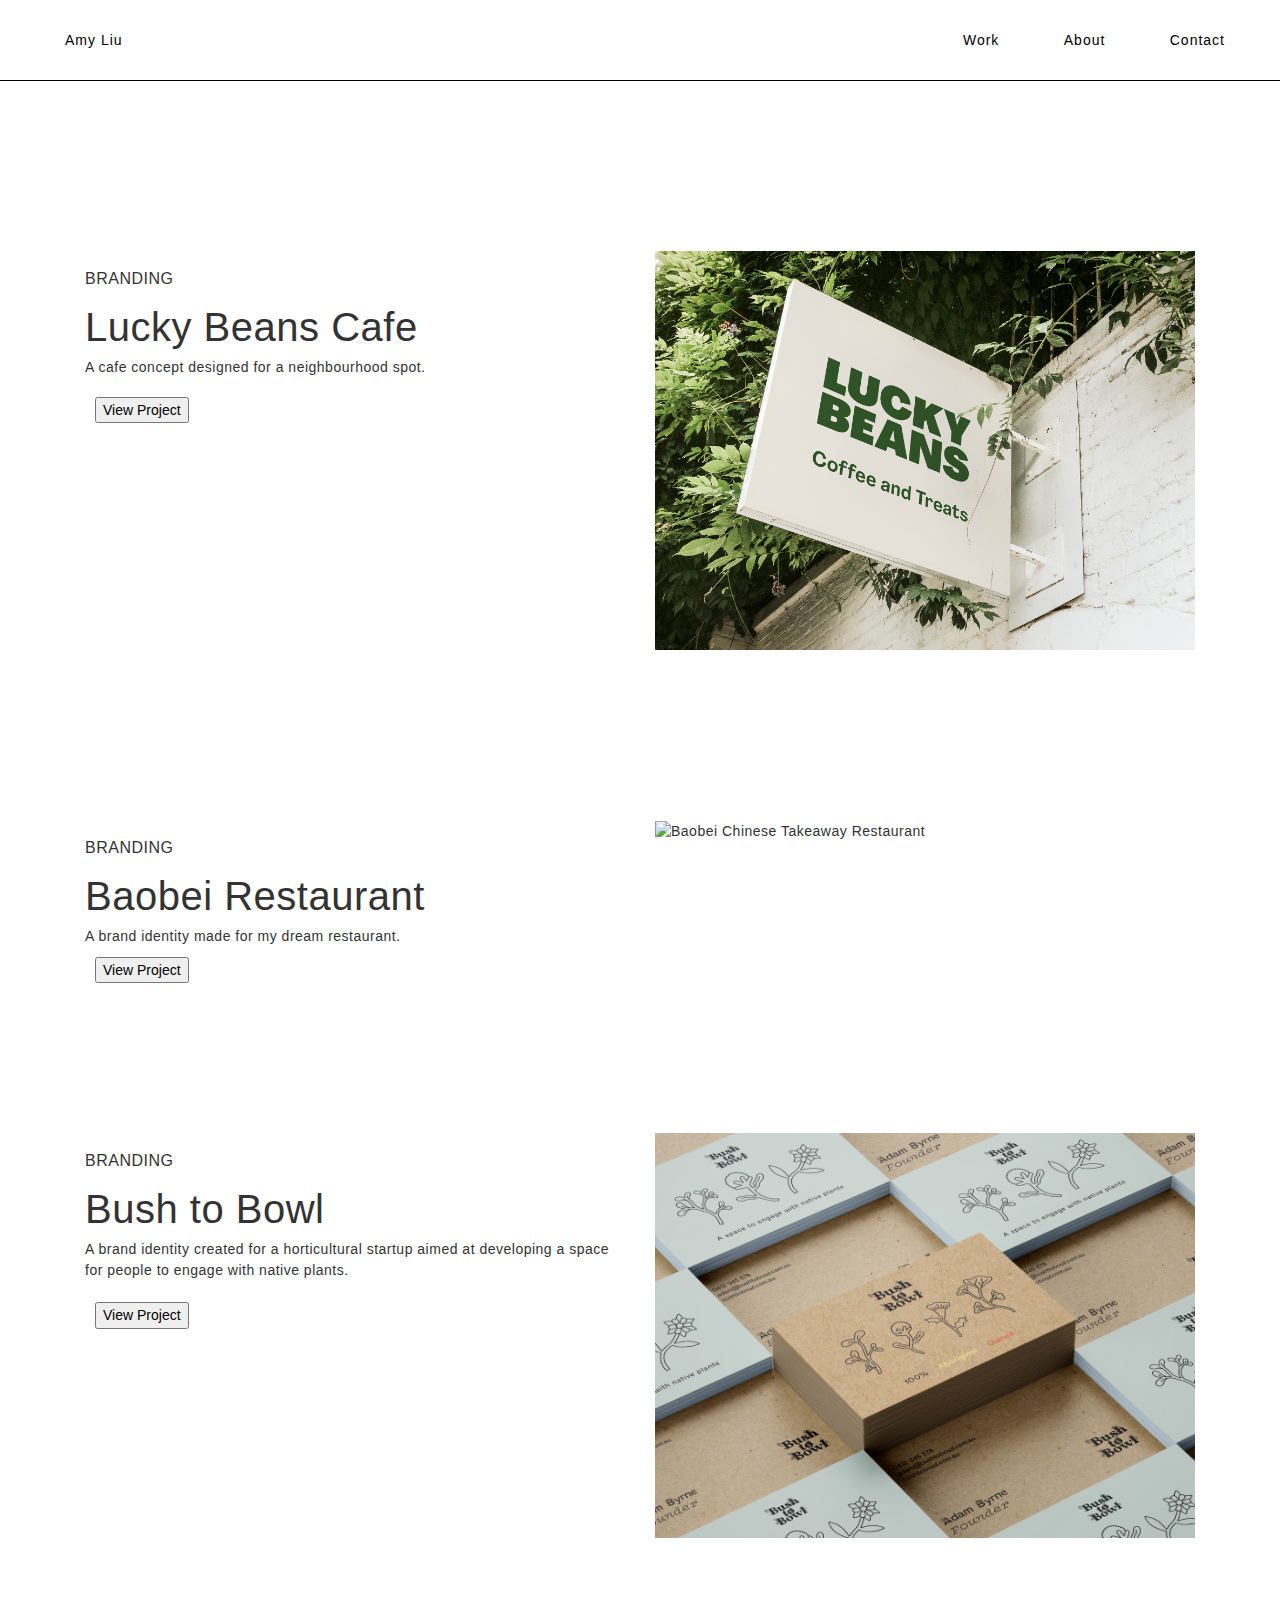
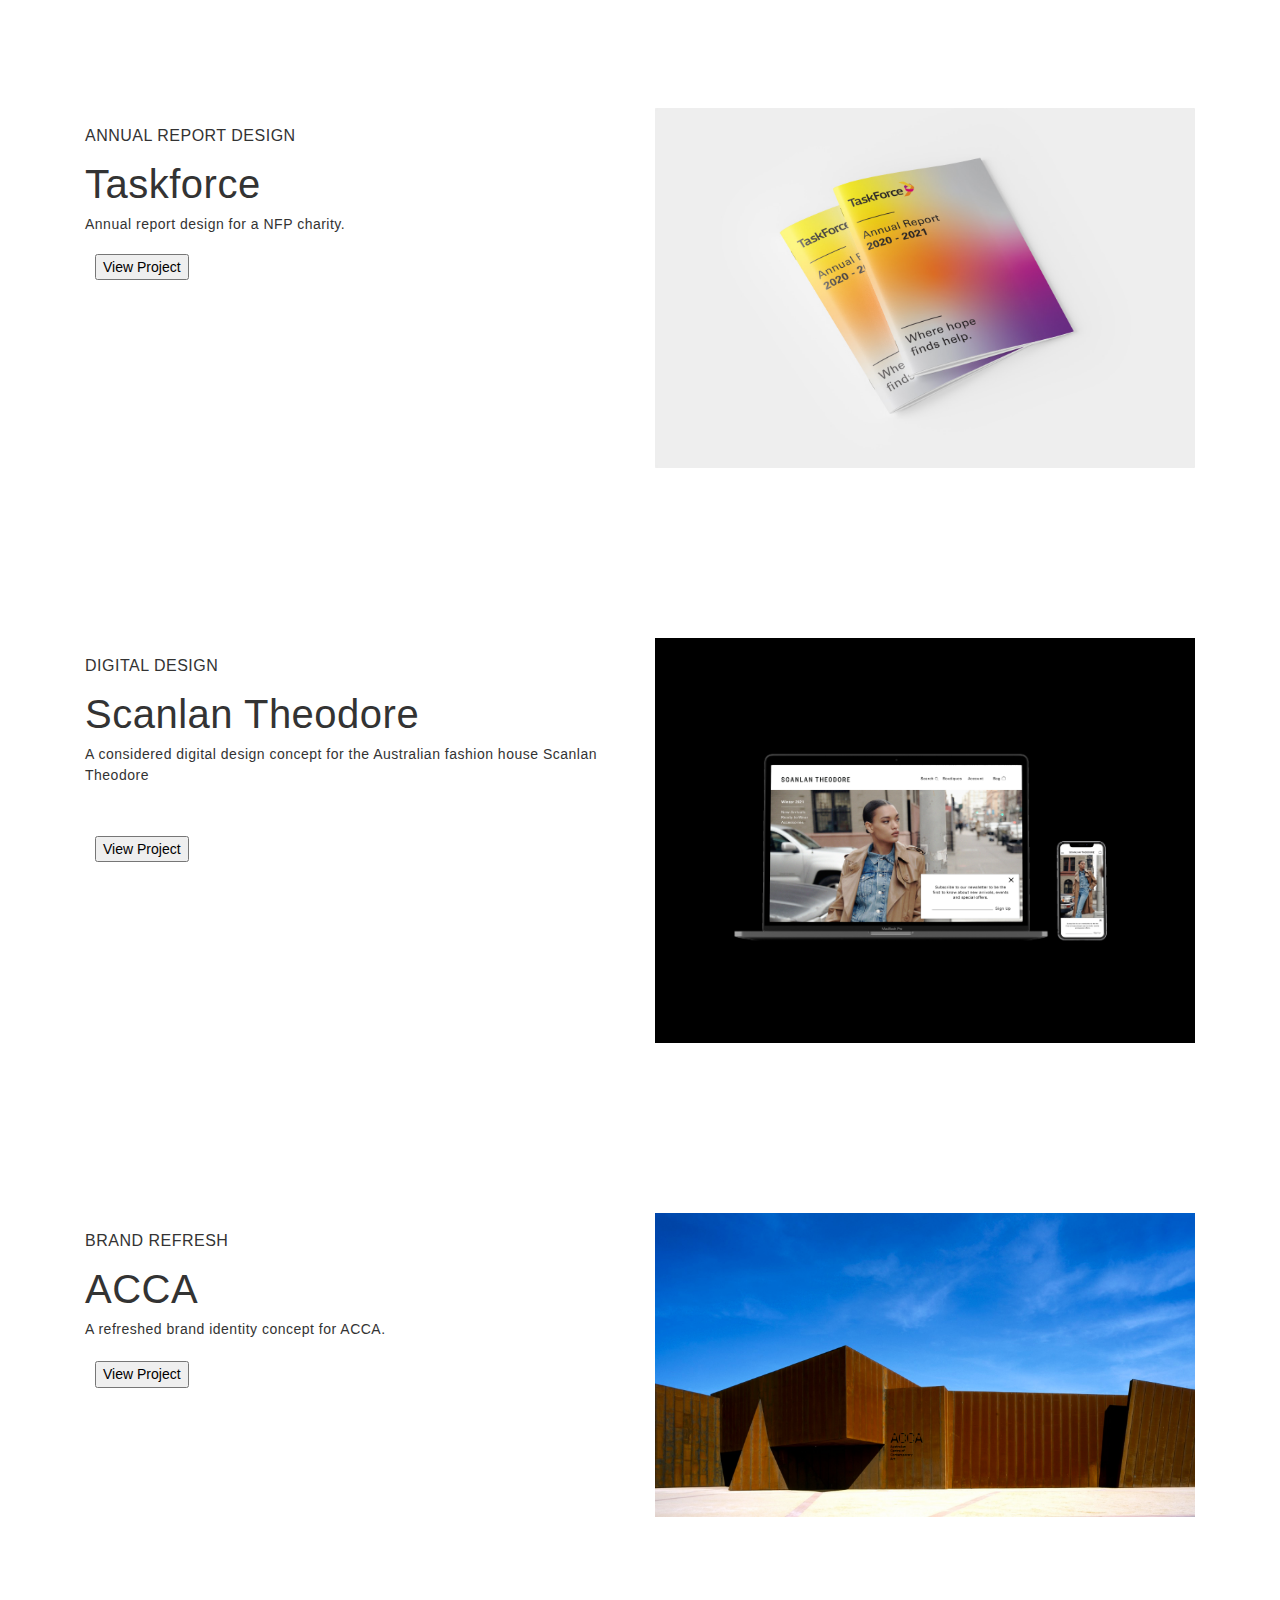
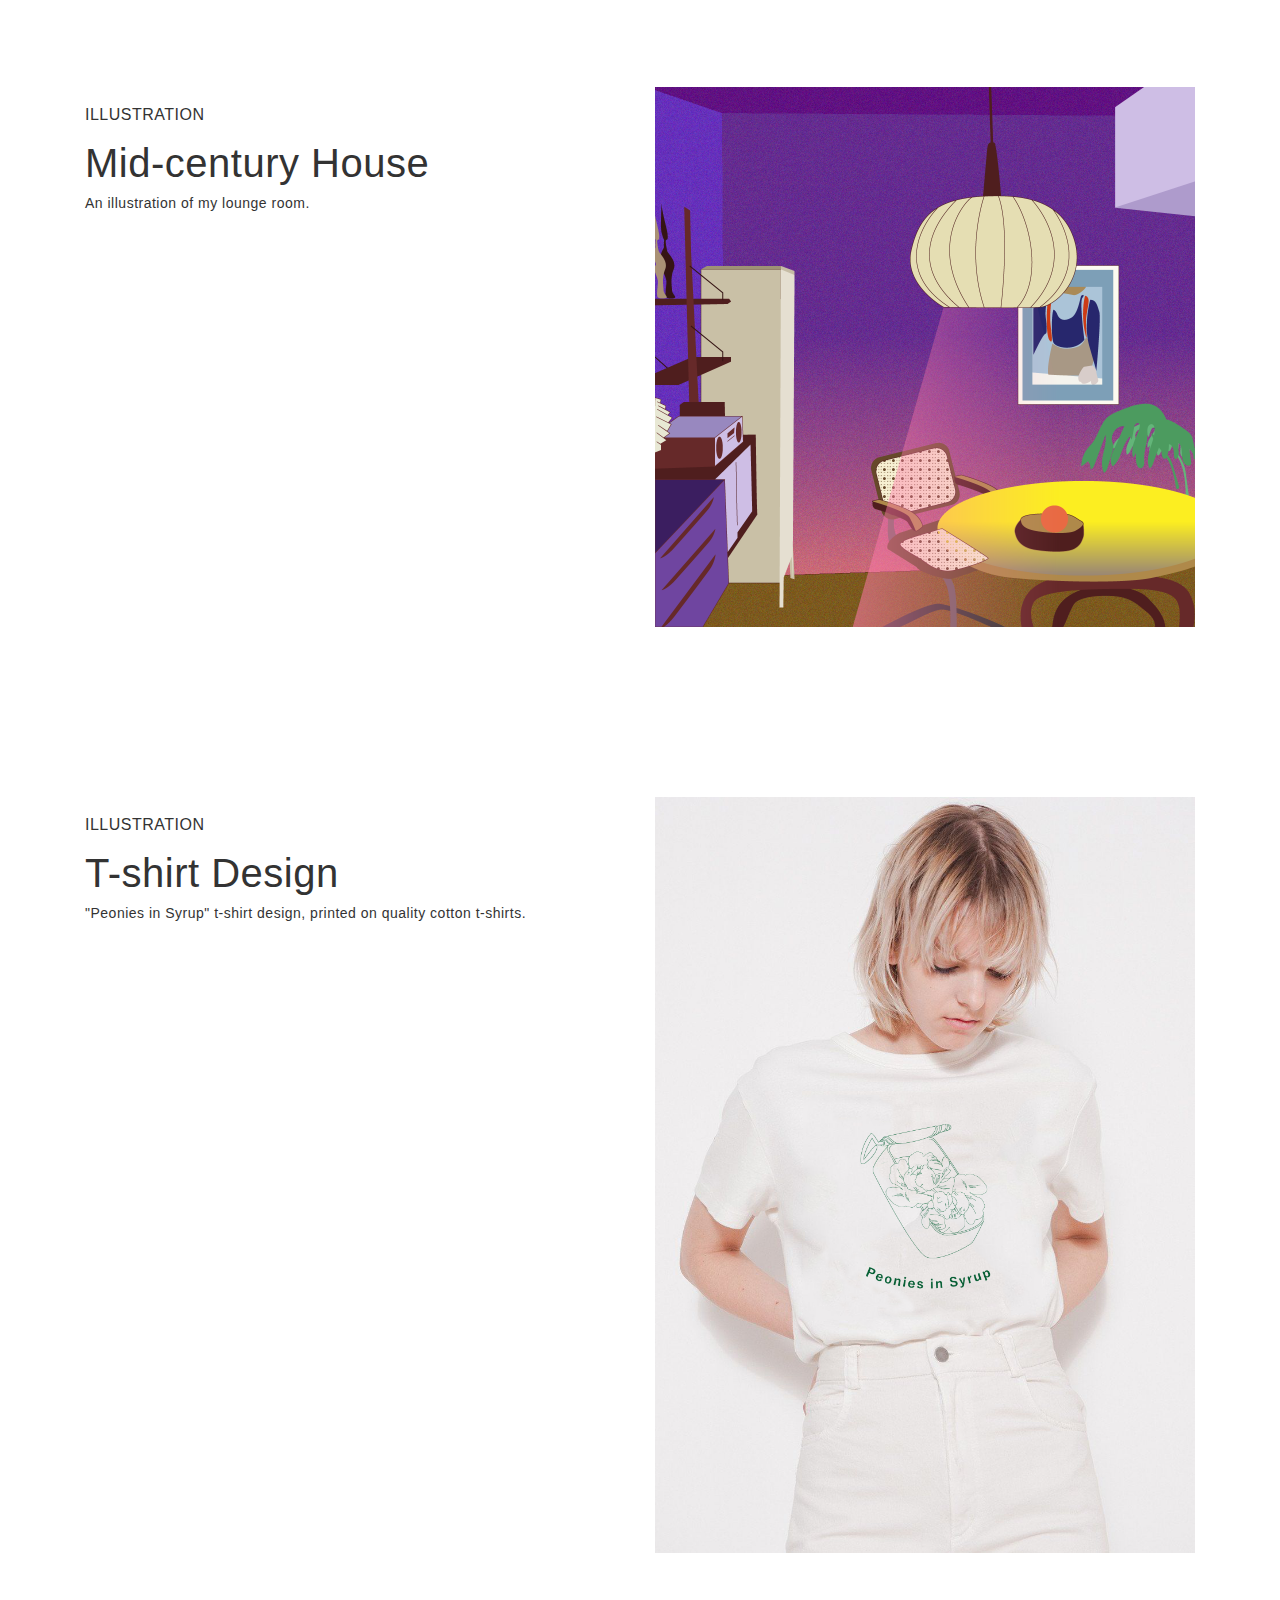
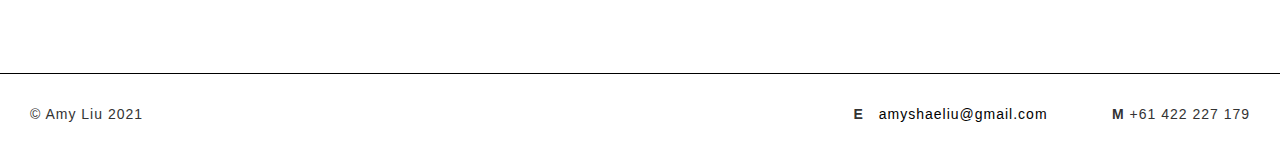
==== commit 8aa82ab0: "chan" ====
--- a/index.html
+++ b/index.html
@@ -58,7 +58,7 @@
     <div class="container">
       <div class="intro">
         <div class="col-sm">
-      
+
       </div>
       </div>
   </div>
@@ -78,6 +78,9 @@
     <h3>Branding</h3>
     <h2>Lucky Beans Cafe</h2>
     A cafe concept designed for a neighbourhood spot.
+<br><br>
+    <a href="lucky-beans.html"><button>View Project</button></a>
+
   </div>
 
   <!-- right column -->
@@ -88,8 +91,6 @@
       </figure>
 
       <br>
-
-      <a href="lucky-beans.html"><button>View Project</button></a>
   </div>
 
   </div>
@@ -108,6 +109,9 @@
       <h3>Branding</h3>
       <h2>Baobei Restaurant</h2>
           <p>A brand identity made for my dream restaurant.</p>
+
+          <a href="baobei.html"><button>View Project</button></a>
+
     </div>
 
     <!-- right column -->
@@ -118,8 +122,6 @@
         </figure>
 
         <br>
-
-        <a href="baobei.html"><button>View Project</button></a>
     </div>
 
     </div>
@@ -137,6 +139,11 @@
     <h3>Branding</h3>
     <h2>Bush to Bowl</h2>
       <p>A brand identity created for a horticultural startup aimed at developing a space for people to engage with native plants.
+
+<br><br>
+
+        <a href="bush-to-bowl.html"><button>View Project</button></a>
+
   </div>
 
   <!-- right column -->
@@ -146,8 +153,6 @@
       </figure>
 
       <Br>
-
-      <a href="bush-to-bowl.html"><button>View Project</button></a>
     </div>
 
     </div>
@@ -164,6 +169,13 @@
     <div class="col-sm">
       <h3>Annual Report Design</h3>
       <h2>Taskforce</h2>
+
+      Annual report design for a NFP charity.
+
+      <br><br>
+
+      <a href="taskforce.html"><button>View Project</button></a>
+
     </div>
 
     <!-- right column -->
@@ -174,9 +186,6 @@
 
       <br>
 
-        <a href="taskforce.html"><button>View Project</button></a>
-
-
     </div>
 
     </div>
@@ -192,7 +201,12 @@
     <div class="col-sm">
       <h3>Digital design</h3>
       <h2>Scanlan Theodore</h2>
-      <p>A restrained digital design concept for the Australian fashion house Scanlan Theodore</p>
+      <p>A considered digital design concept for the Australian fashion house Scanlan Theodore</p>
+
+<br><br>
+
+      <a href="scanlan-theodore.html"><button>View Project</button></a>
+
     </div>
 
     <!-- right column -->
@@ -202,9 +216,7 @@
         </figure>
 
         <Br>
-
-          <a href="scanlan-theodore.html"><button>View Project</button></a>
-    </div>
+            </div>
 
     </div>
     </div>
@@ -221,6 +233,11 @@
       <h2>ACCA</h2>
       <p>A refreshed brand identity concept for ACCA.
 
+        <br><br>
+
+        <a href="acca-refresh.html"><button>View Project</button></a>
+
+
 </p>
     </div>
 
@@ -231,8 +248,6 @@
         </figure>
 
         <Br>
-
-          <a href="acca-refresh.html"><button>View Project</button></a>
     </div>
 
     </div>
@@ -256,6 +271,29 @@
       <div class="col-sm">
         <figure>
         <img src="projects/house_scene.png" alt="Mid-century house illustration">
+        </figure>
+
+        <Br>
+      </div>
+
+      </div>
+      </div>
+  </section>
+
+  <section class="project" id="work">
+    <div class="container">
+    <div class="row">
+      <!-- left column -->
+    <div class="col-sm">
+      <h3>Illustration</h3>
+      <h2>T-shirt Design</h2>
+        <p>"Peonies in Syrup" t-shirt design, printed on quality cotton t-shirts.
+    </div>
+
+    <!-- right column -->
+      <div class="col-sm">
+        <figure>
+        <img src="projects/PeoniesinSyrupT.png" alt="Mid-century house illustration">
         </figure>
 
         <Br>
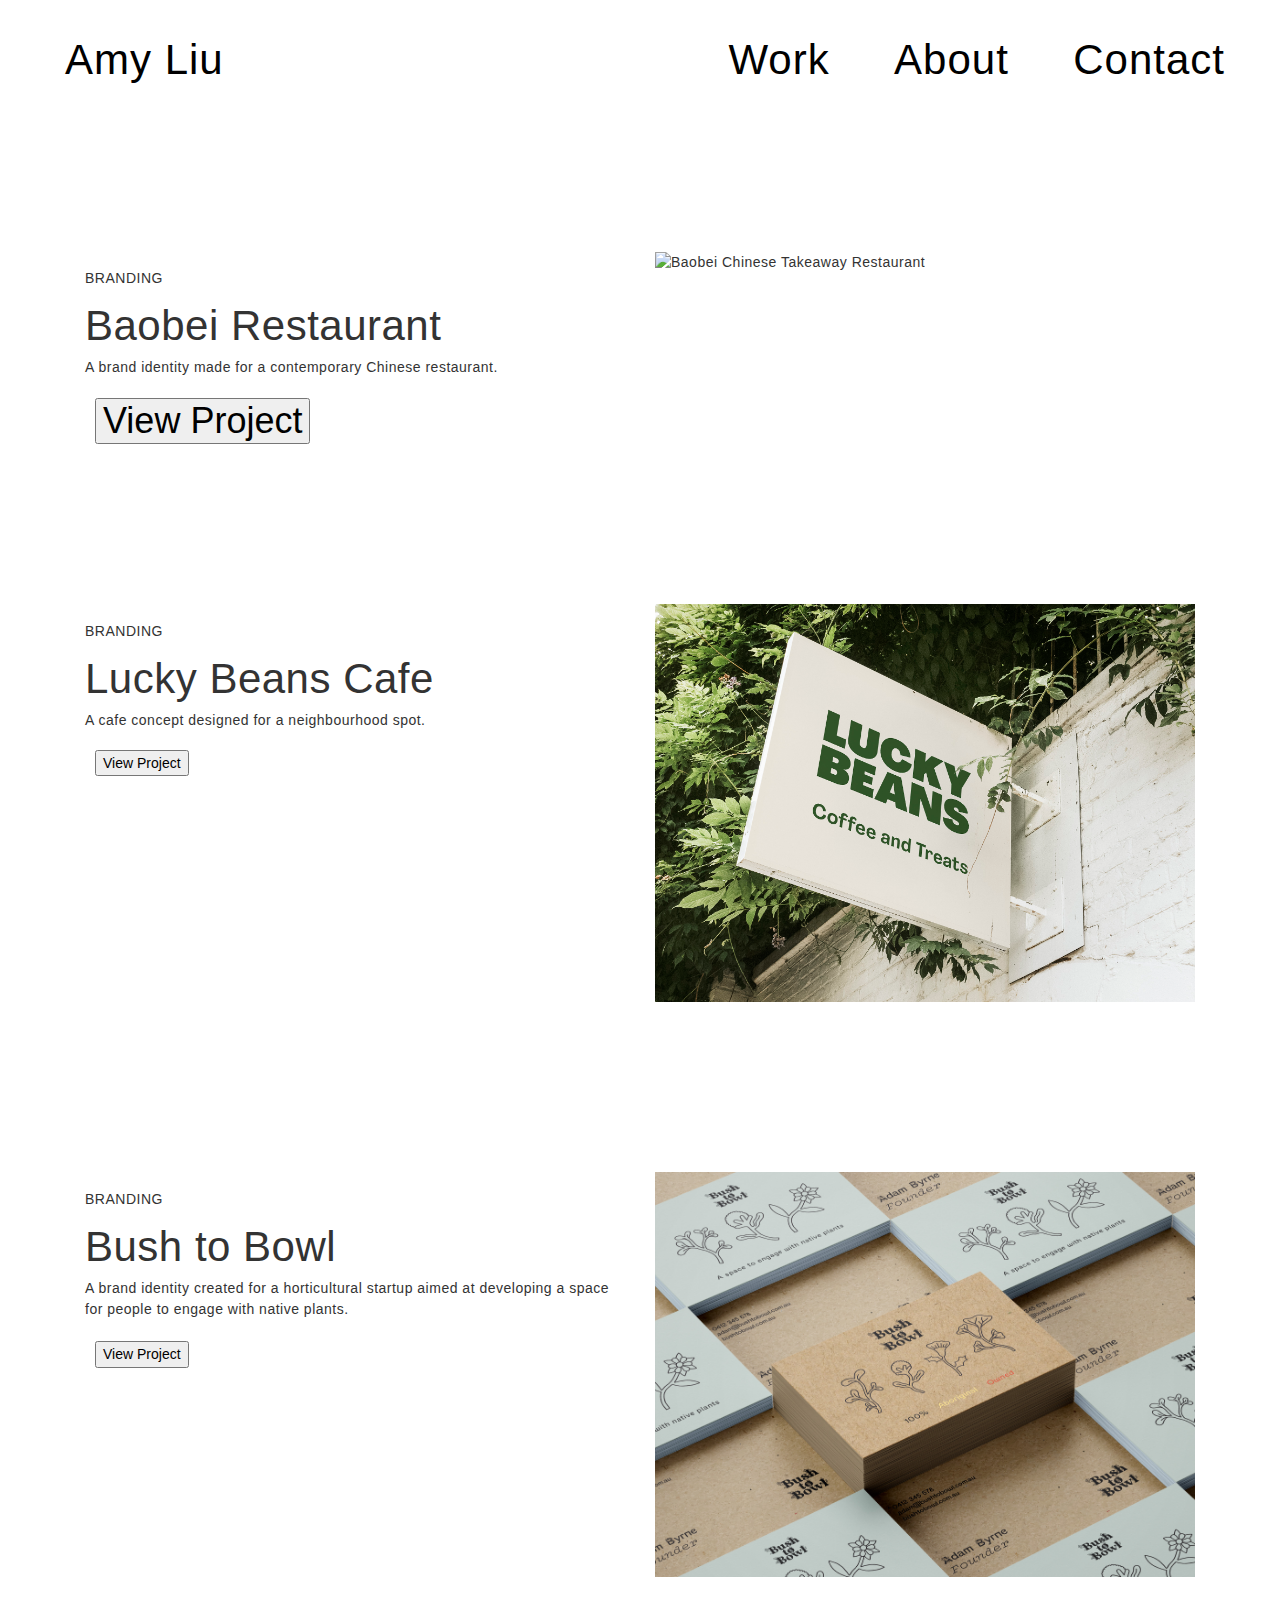
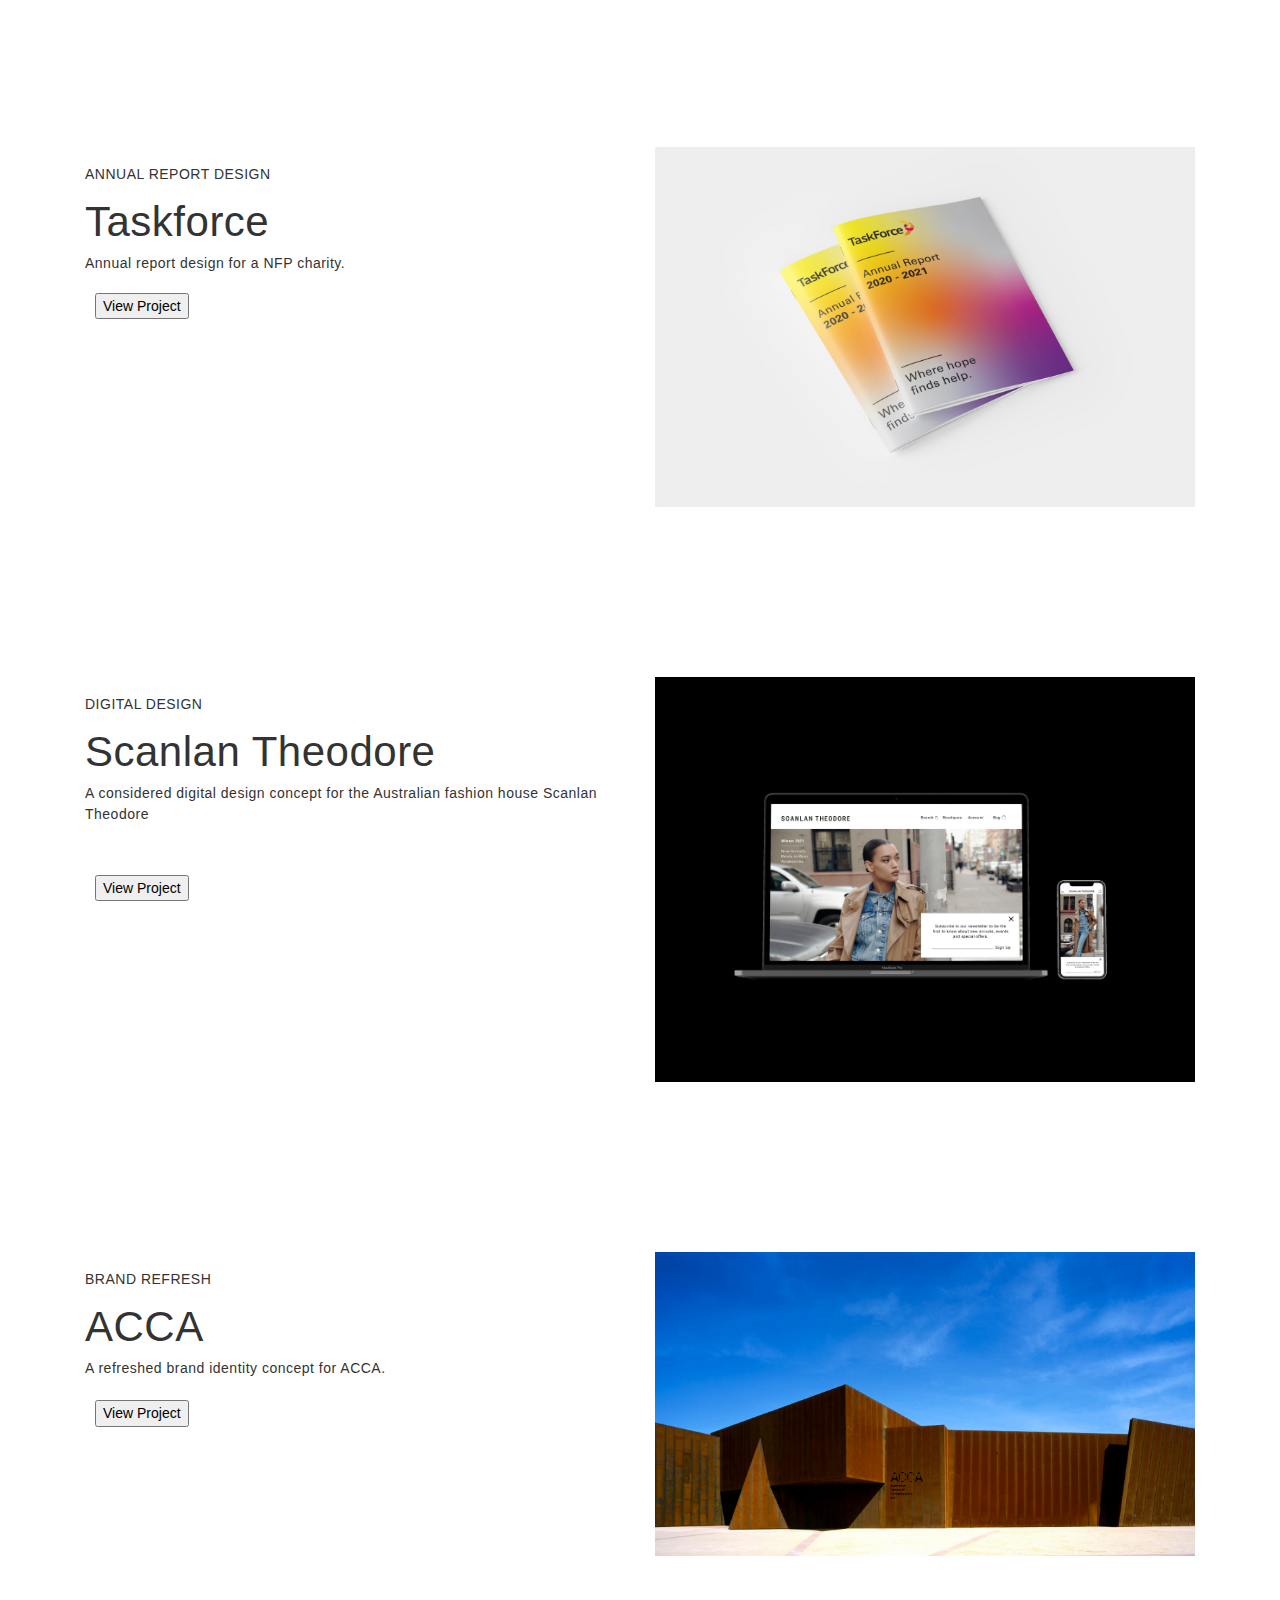
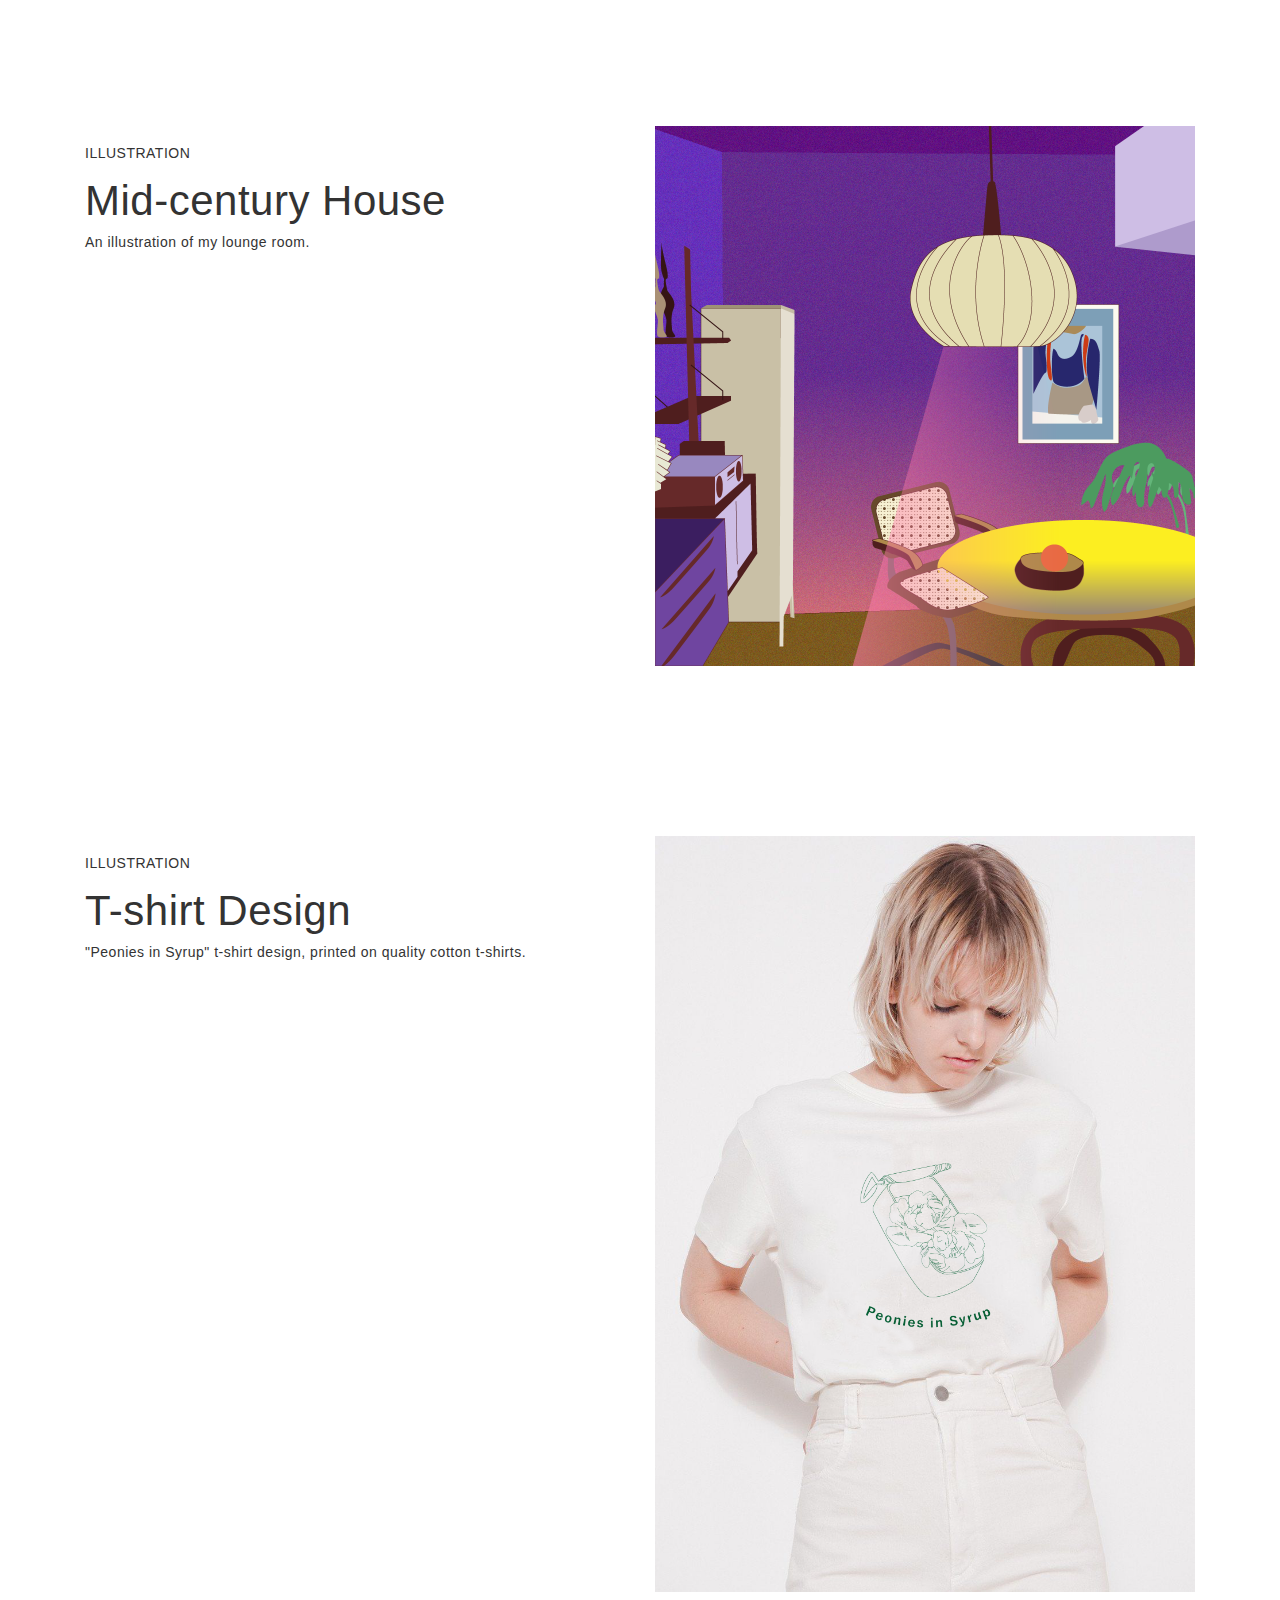
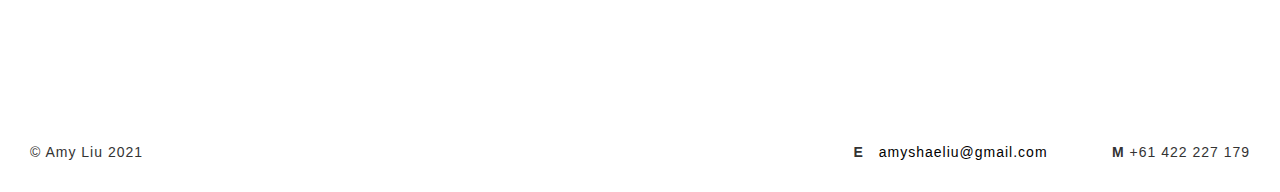
==== commit f4131178: "updates 2022" ====
--- a/index.html
+++ b/index.html
@@ -68,6 +68,38 @@
 
 <!-- Projects -->
 
+
+  <!-- BaoBei -->
+
+  <section class="project">
+    <div class="container">
+    <div class="row">
+      <!-- left column -->
+    <div class="col-sm">
+      <h3>Branding</h3>
+      <h2>Baobei Restaurant</h2>
+          <p>A brand identity made for a contemporary Chinese restaurant.
+
+            <p>
+
+        <h1><a href="baobei.html"><button>View Project</button></a></h1>
+
+    </div>
+
+    <!-- right column -->
+
+    <div class="col-sm">
+        <figure>
+        <img src="projects/BaoBei_BusinessCards.png" alt="Baobei Chinese Takeaway Restaurant">
+        </figure>
+
+        <br>
+    </div>
+
+    </div>
+    </div>
+    </section>
+
 <!-- Lucky Beans Cafe -->
 
 <section class="project">
@@ -99,36 +131,6 @@
 
 
 
-  <!-- BaoBei -->
-
-  <section class="project">
-    <div class="container">
-    <div class="row">
-      <!-- left column -->
-    <div class="col-sm">
-      <h3>Branding</h3>
-      <h2>Baobei Restaurant</h2>
-          <p>A brand identity made for my dream restaurant.</p>
-
-          <a href="baobei.html"><button>View Project</button></a>
-
-    </div>
-
-    <!-- right column -->
-
-    <div class="col-sm">
-        <figure>
-        <img src="projects/BaoBei_BusinessCards.png" alt="Baobei Chinese Takeaway Restaurant">
-        </figure>
-
-        <br>
-    </div>
-
-    </div>
-    </div>
-    </section>
-
-
 <!-- Bush to Bowl Restaurant-->
 
 <section class="project" id="work">
@@ -142,7 +144,7 @@
 
 <br><br>
 
-        <a href="bush-to-bowl.html"><button>View Project</button></a>
+<a href="bush-to-bowl.html"><button>View Project</button></a>
 
   </div>
 
--- a/css/styles.css
+++ b/css/styles.css
@@ -1,6 +1,6 @@
 body {
   font-family: 'Helvetica', sans-serif;
-  font-size: 16px;
+  font-size: 32px;
   letter-spacing: 0.5px;
 }
 
@@ -24,20 +24,20 @@
   padding: 0px 0px 0px 0px;
 }
 
-h1 {
-  font-size: 50px;
-  line-height: 100%;
-  color: #000e17;
+h1.a {
+  font-size: 2em;
+  line-height: 120%;
+  color: blue;
 }
 
 h2 {
-  font-size: 40px;
+  font-size: 3em;
   line-height: 100%;
   }
 
 h3 {
-  font-family: ;
-  font-size: 16px;
+  font-family: Helvetica;
+  font-size: 1em;
   line-height: 100%;
   text-transform: uppercase;
 }
@@ -55,7 +55,7 @@
     position: fixed;
     z-index: 1;
     width: 100%;
-    border-bottom: 1px solid black;
+    border-bottom: ;
     padding: 0px 0px;
 }
 
@@ -67,7 +67,9 @@
 
 nav li a:hover {
   text-decoration: underline;
-  text-color: white;
+  font-style: italic;
+  color: black;
+
 }
 
 nav ul li {
@@ -75,7 +77,7 @@
   margin: 0 25px; /*0 refers to top and bottom, 15 pixels to left and right*/
   padding: 0px;
   letter-spacing: 1px;
-  font-size: 14px;
+  font-size: 3em;
   background-color: white;
 
 }
@@ -129,19 +131,34 @@
 }
 
 .button {
-  border: 1px solid black;
-  text-decoration: none;
-  color: black;
-  padding: 20px 30px;
-  margin-top: 15px;
-  display: inline-block;
-  border-radius: 45%;
-  transition: background 0.25s ease-in-out; color ease-in-out;
-}
+  border:1px #000 solid;
+  width: 30%;
+ padding:10px;
+ background-color: white;
+border-radius: 50%;
+  display: inline-block;
+  padding: 15px 40px;
+ outline: 2px solid white;
+ outline-offset: 2px;
+}
+
+a.button {
+  border:1px #000 solid;
+  width: 30%;
+ padding:10px;
+ background-color: white;
+border-radius: 50%;
+text-transform: uppercase;
+  display: inline-block;
+
+}
+
 
 .button:hover {
   background: yellow;
   color: black;
+  text-decoration: none;
+    display: inline-block;
 }
 
 .project {
@@ -149,37 +166,6 @@
   padding: 50px;
 }
 
-.project .button {
-  font-family: 'Helvetica', sans-serif;
-  margin-top: 10px;
-}
-
-        .collapsible {
-          font-family: 'Helvetica', sans-serif;
-          font-weight: 800;
-          text-transform: uppercase;
-          padding: 30px 0px 30px 0px;
-          color: black;
-          font-size: 25px;
-          font-weight: bold, 800px;
-          border: none;
-          background-color: #ffffff;
-        }
-
-
-        .active, .collapsible:hover {
-            background: #ffffff;
-            color: black;
-            text-decoration: underline;
-        }
-
-        .content {
-          padding: 0px 0px;
-          max-height: 0;
-          overflow: hidden;
-          transition: max-height 0.2s ease-out;
-          background-color: #ffffff;
-        }
 
 .container-body {
   display: flex;
@@ -229,8 +215,8 @@
 
 footer {
   width: 100%;
-  border-top: 1px solid black;
-  z-index: 1;
+  border-top: ;
+  z-index: 100px;
 }
 
 footer ul li {
@@ -251,12 +237,3 @@
   font-size: 12px;
   margin-top: 10px;
 }
-
-.skills-list {
-  font-family: 'Helvetica', sans-serif;
-  font-weight: 800;
-  text-align: center;
-  font-size: 40px;
-  line-height: 150%;
-  margin-bottom: 100px;
-}
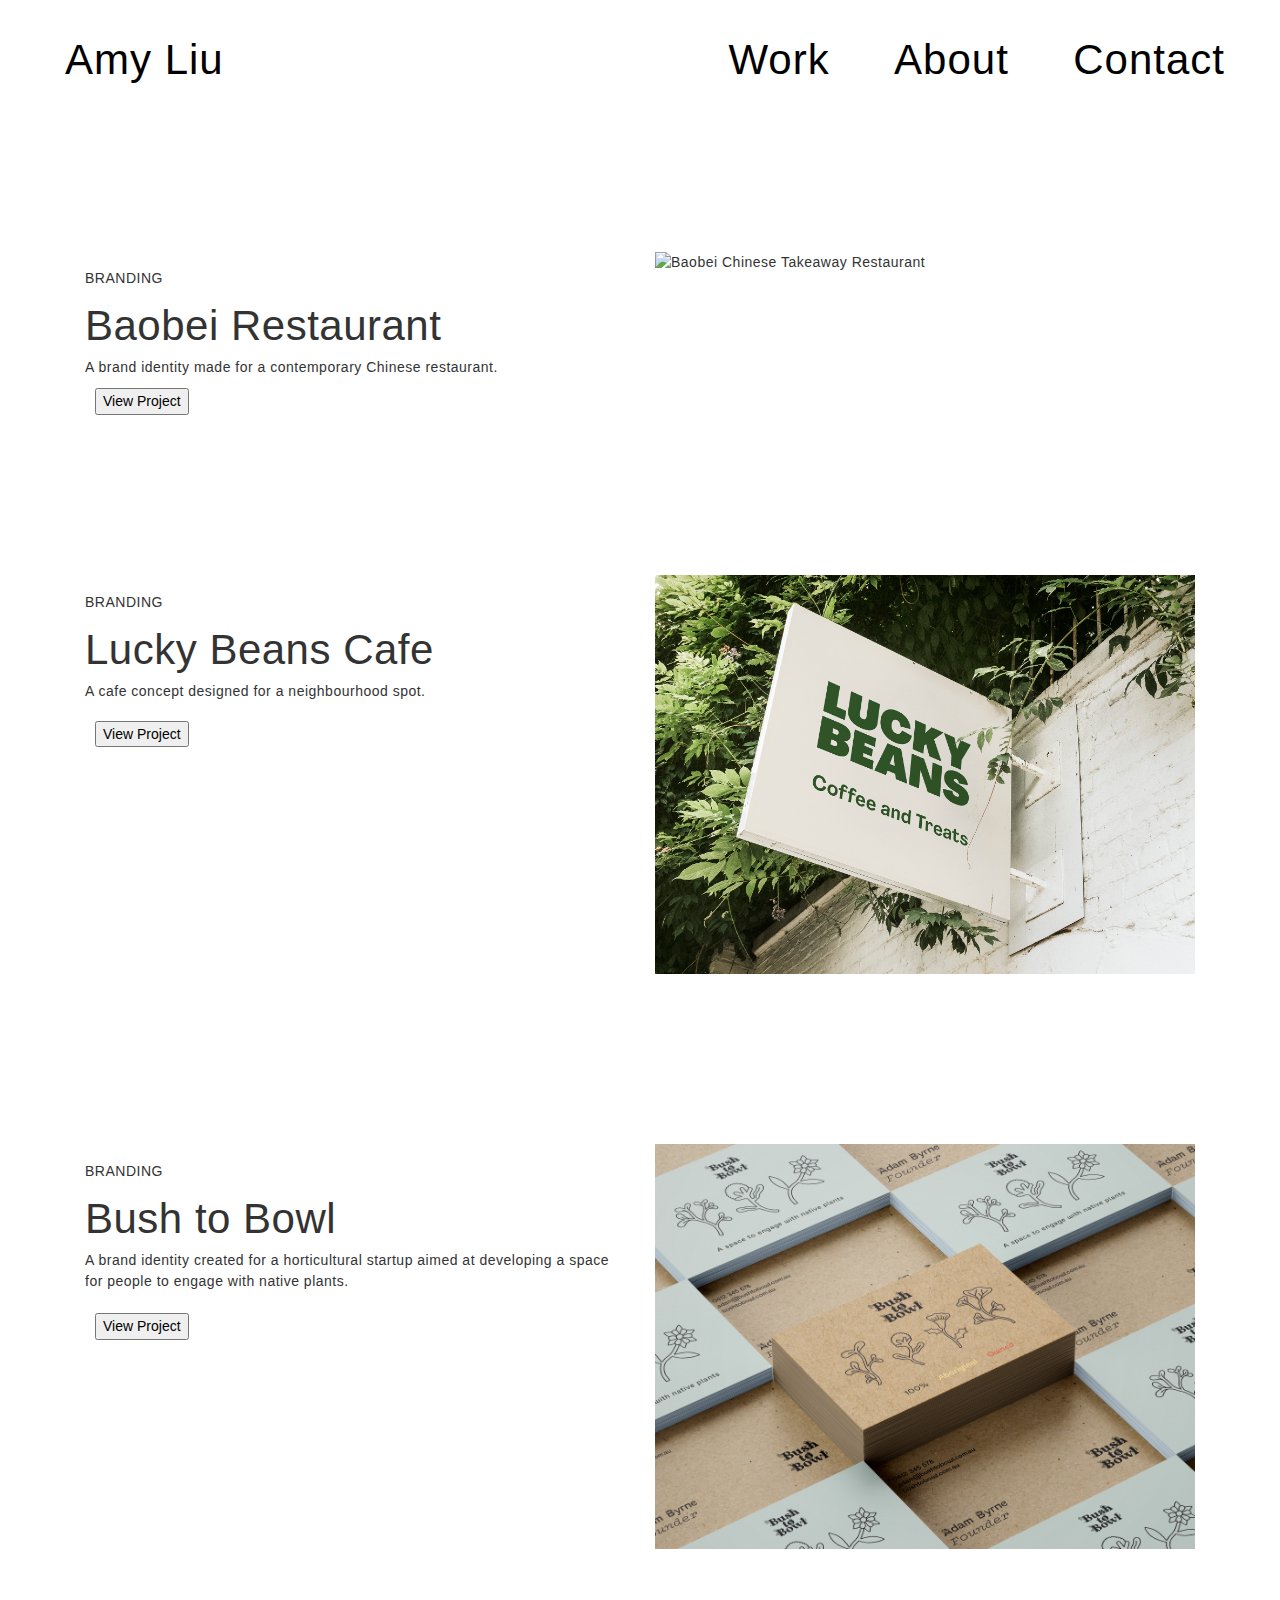
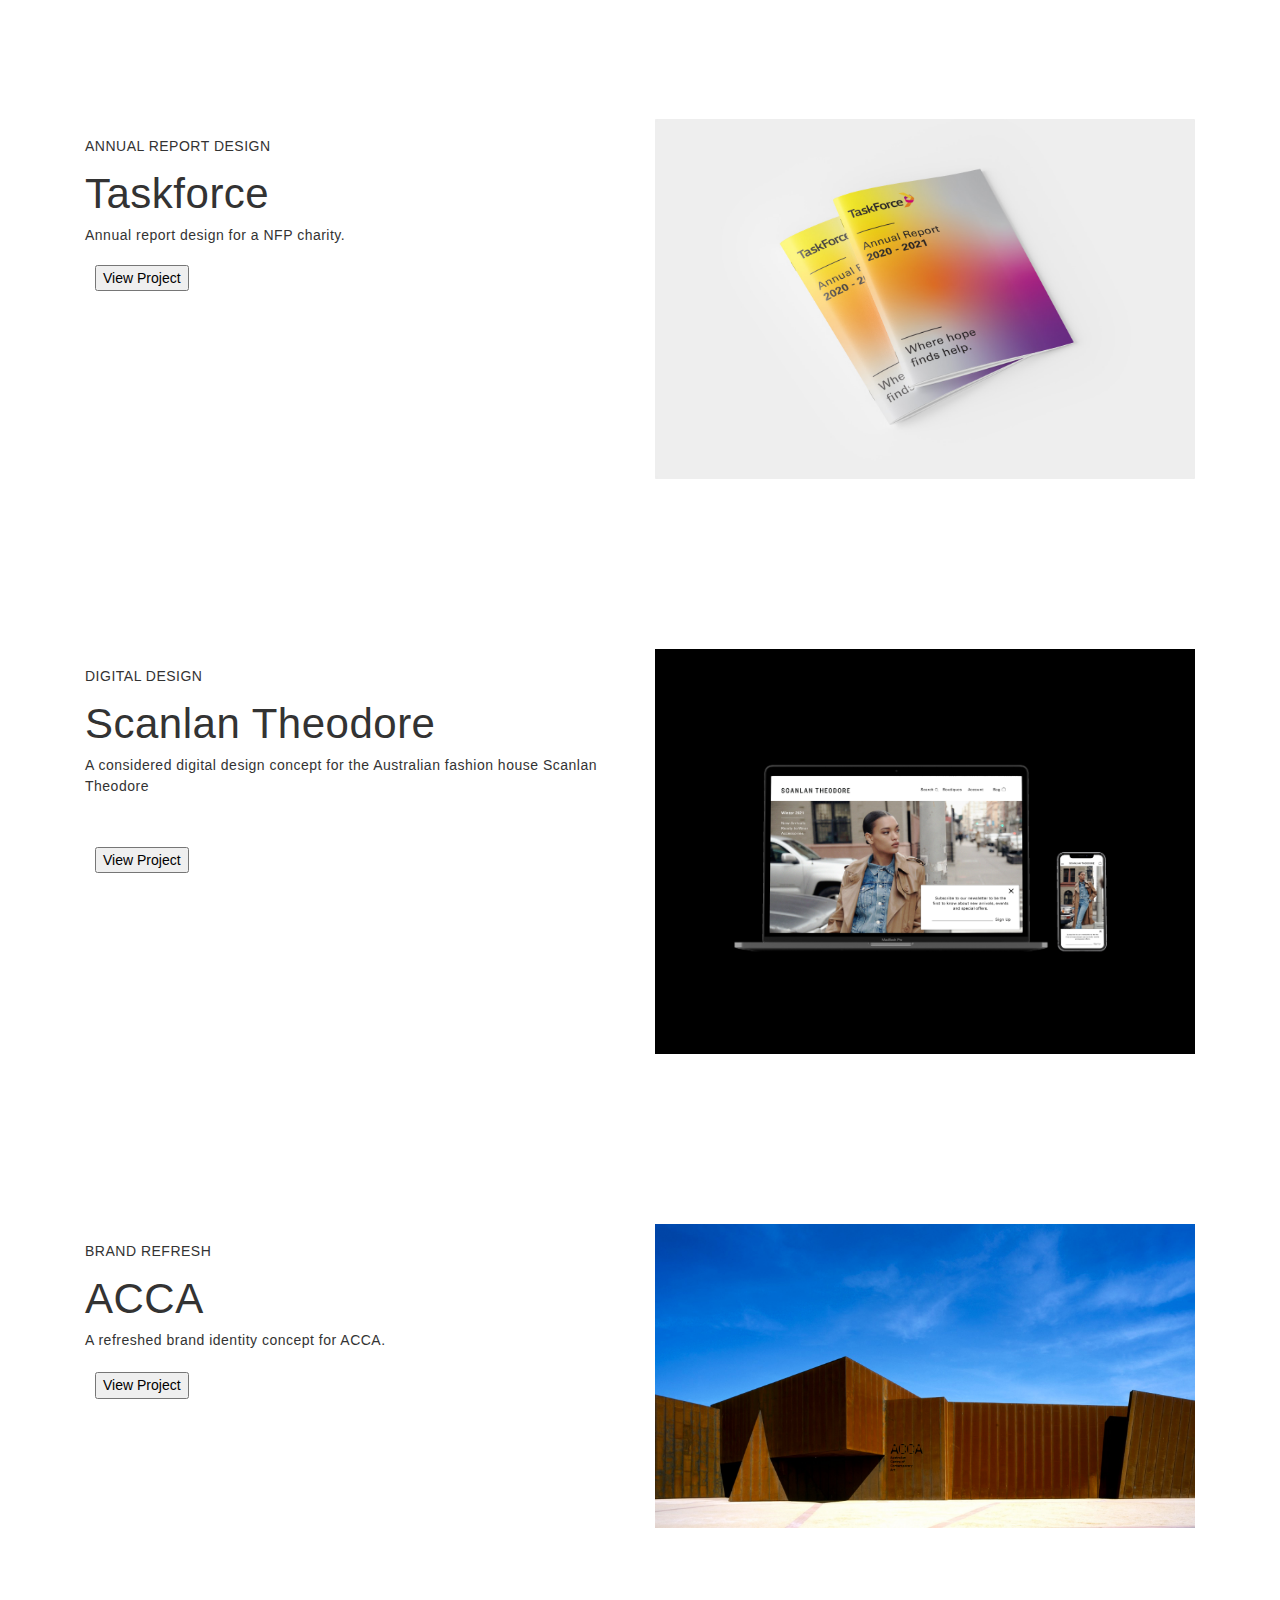
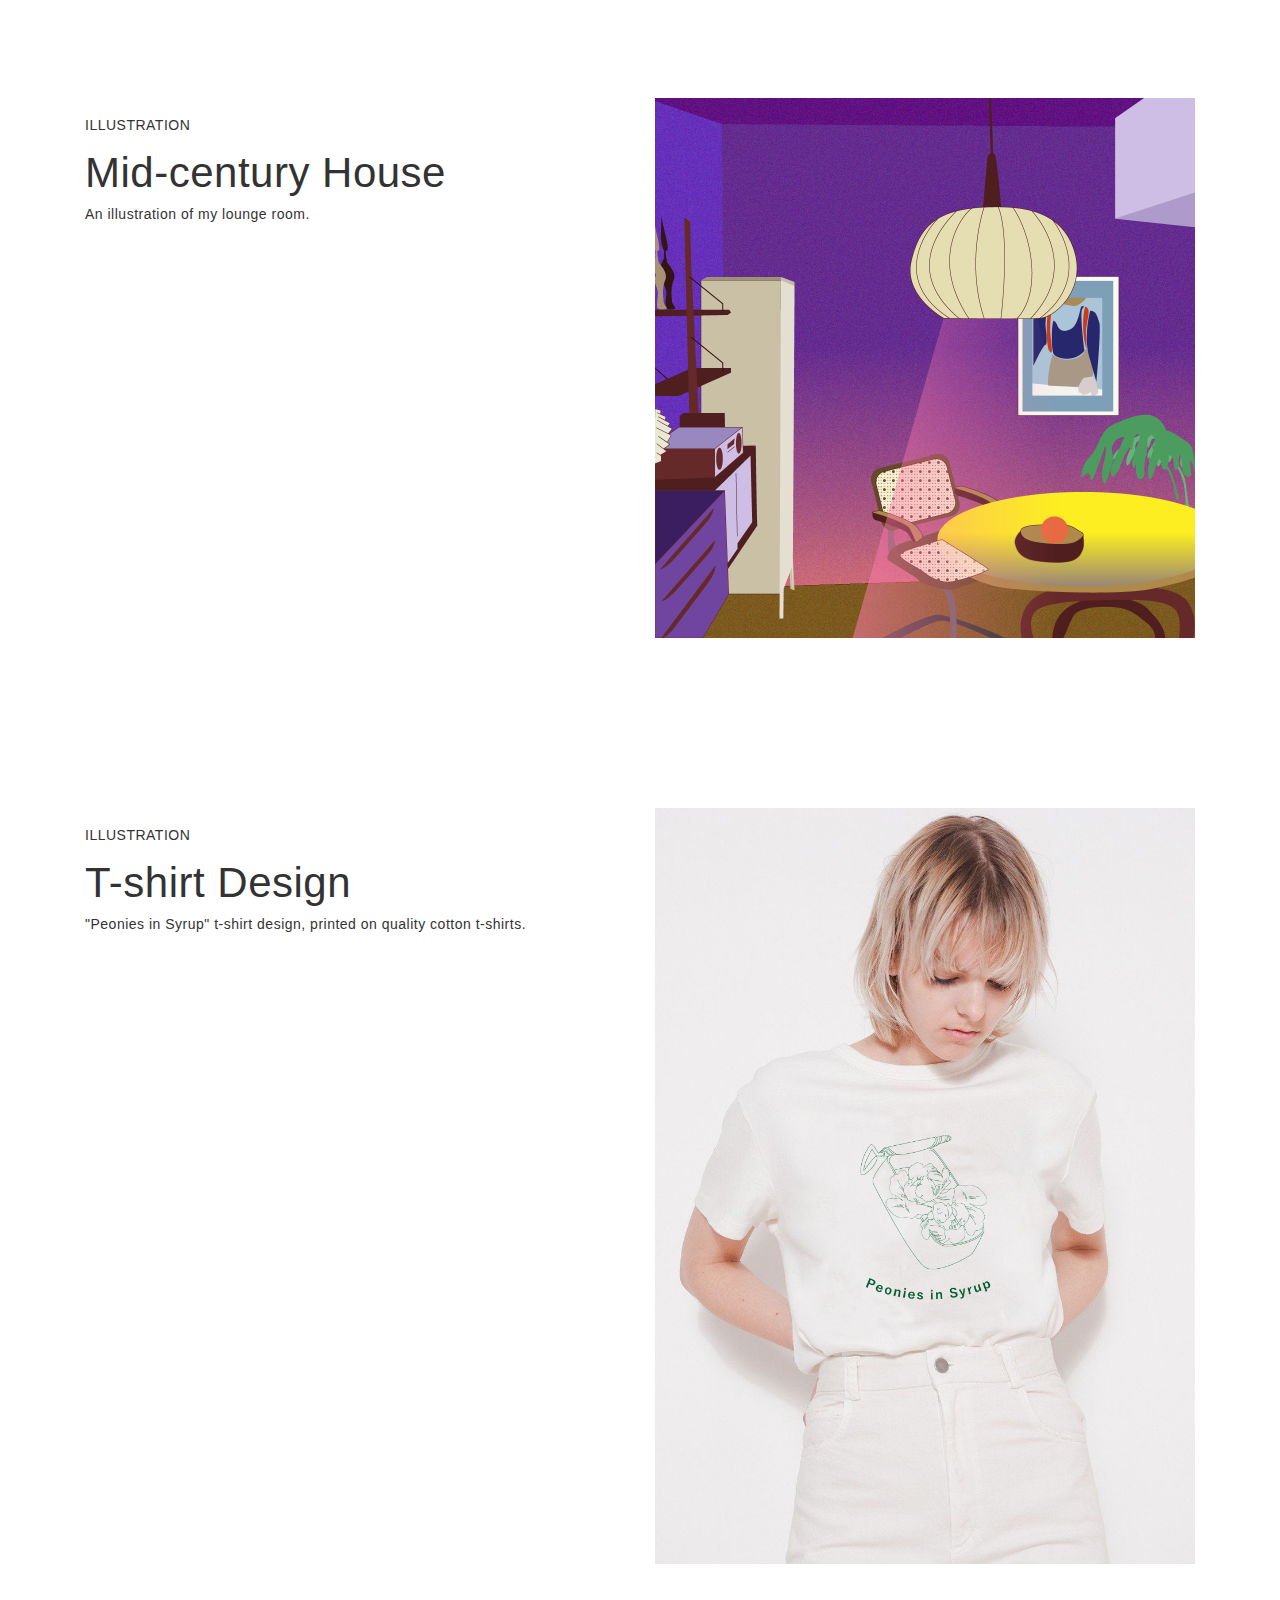
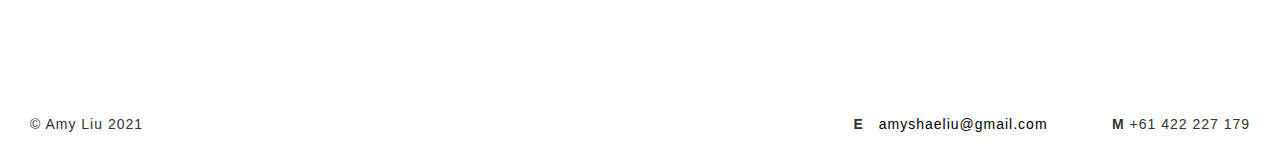
==== commit dca801c4: "Update index.html" ====
--- a/index.html
+++ b/index.html
@@ -82,7 +82,7 @@
 
             <p>
 
-        <h1><a href="baobei.html"><button>View Project</button></a></h1>
+        <a href="baobei.html"><button>View Project</button></a>
 
     </div>
 
